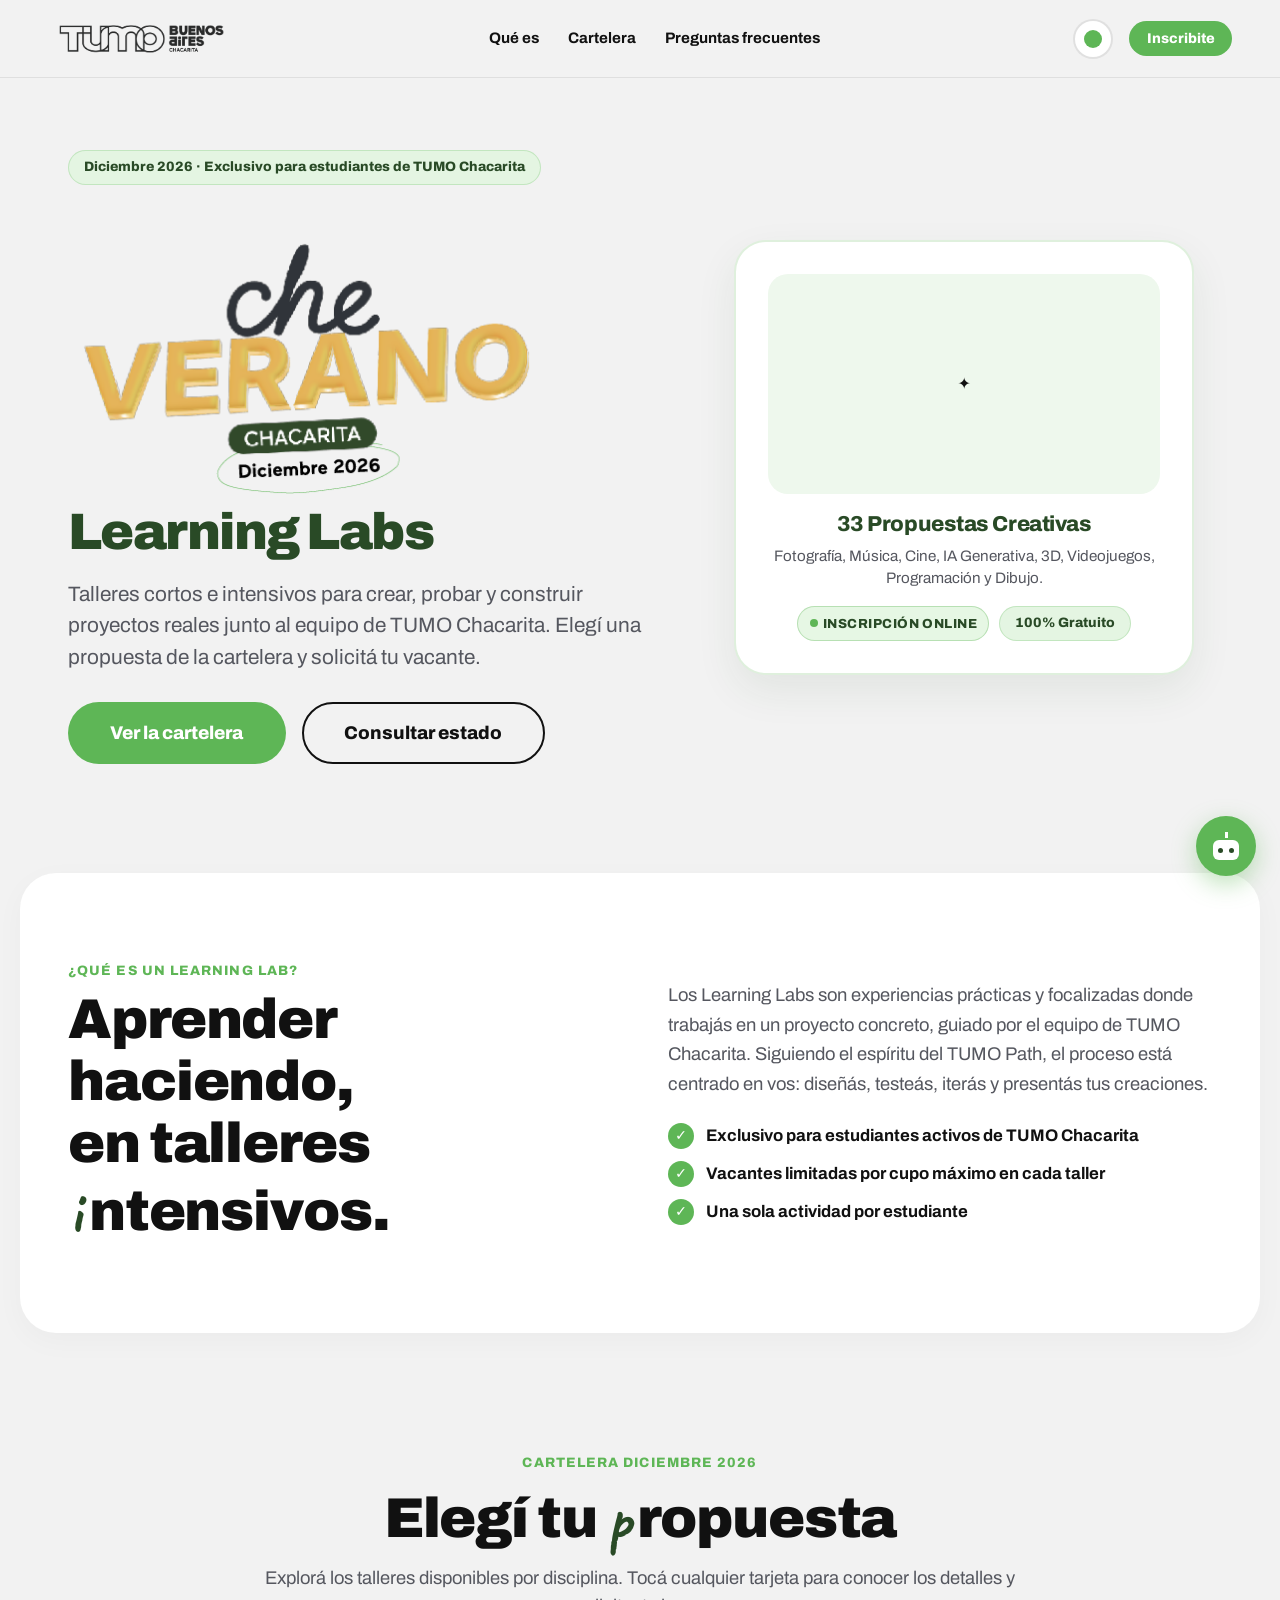
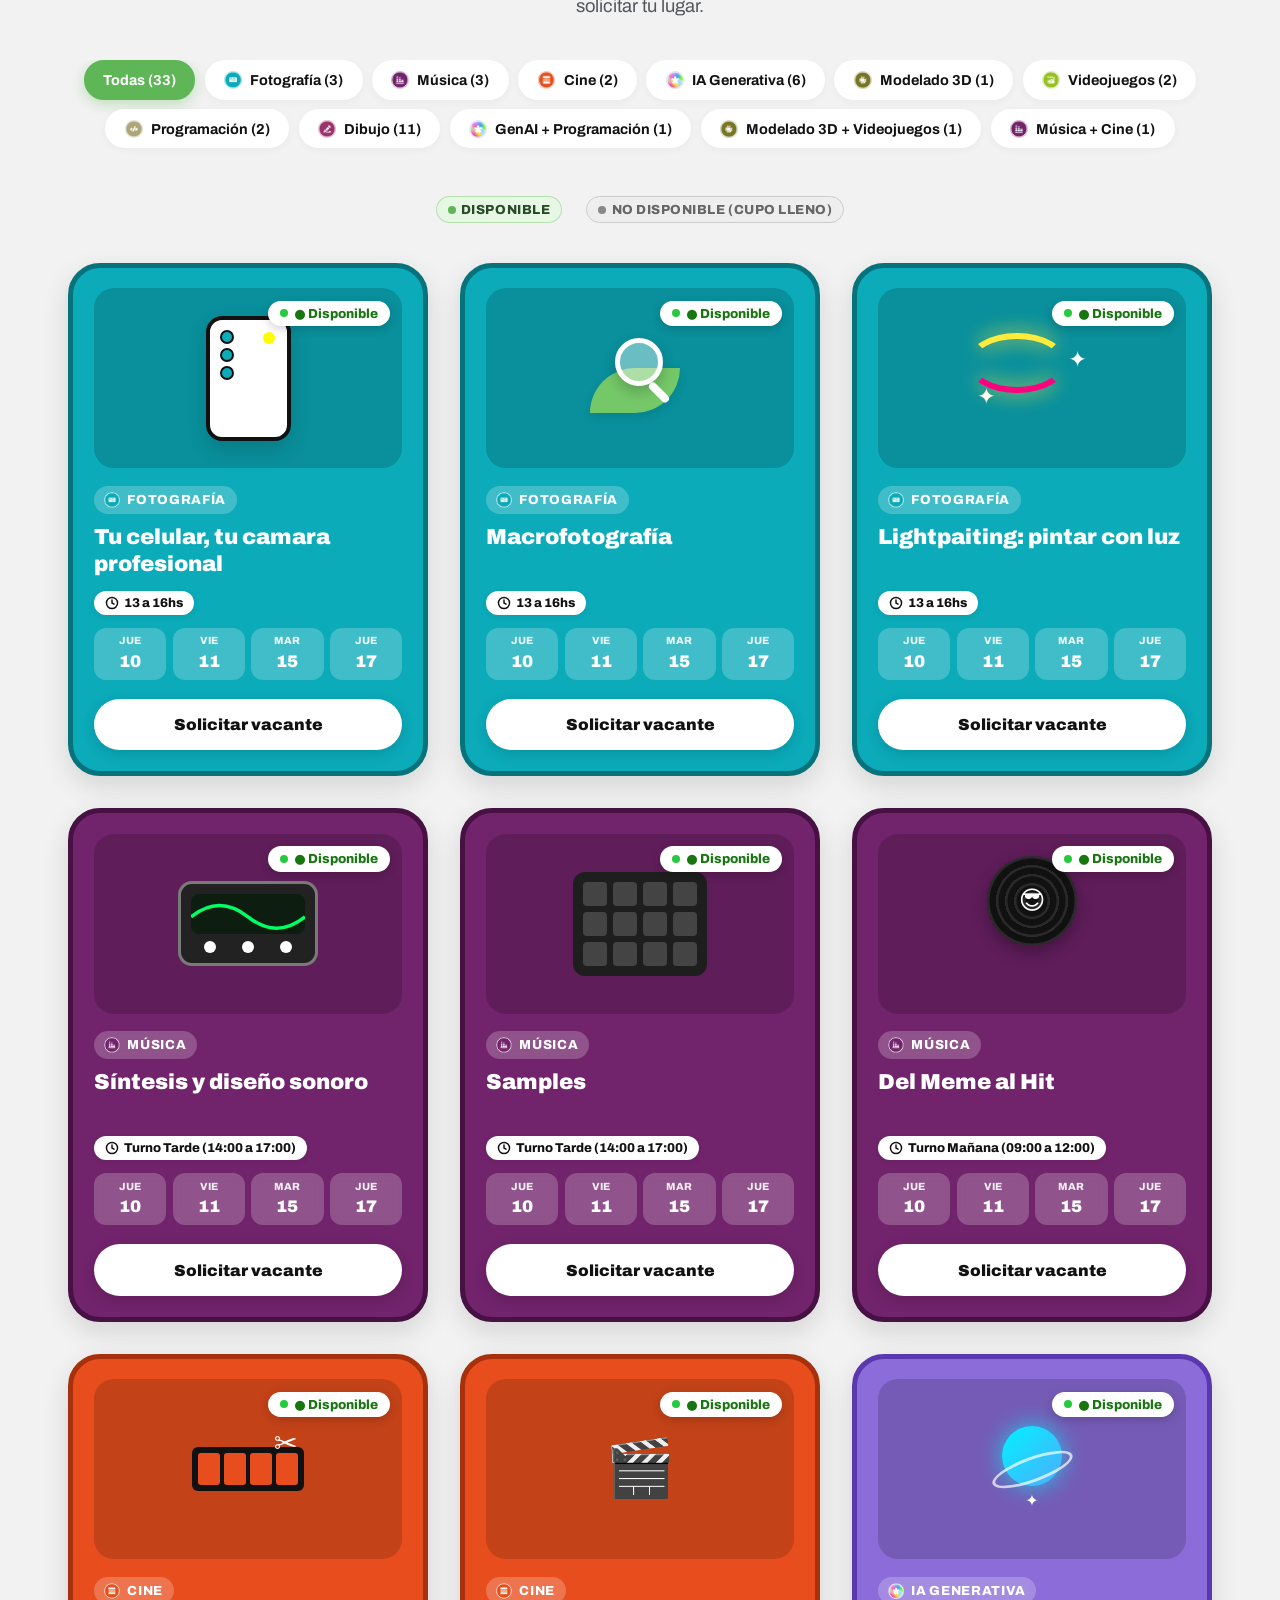
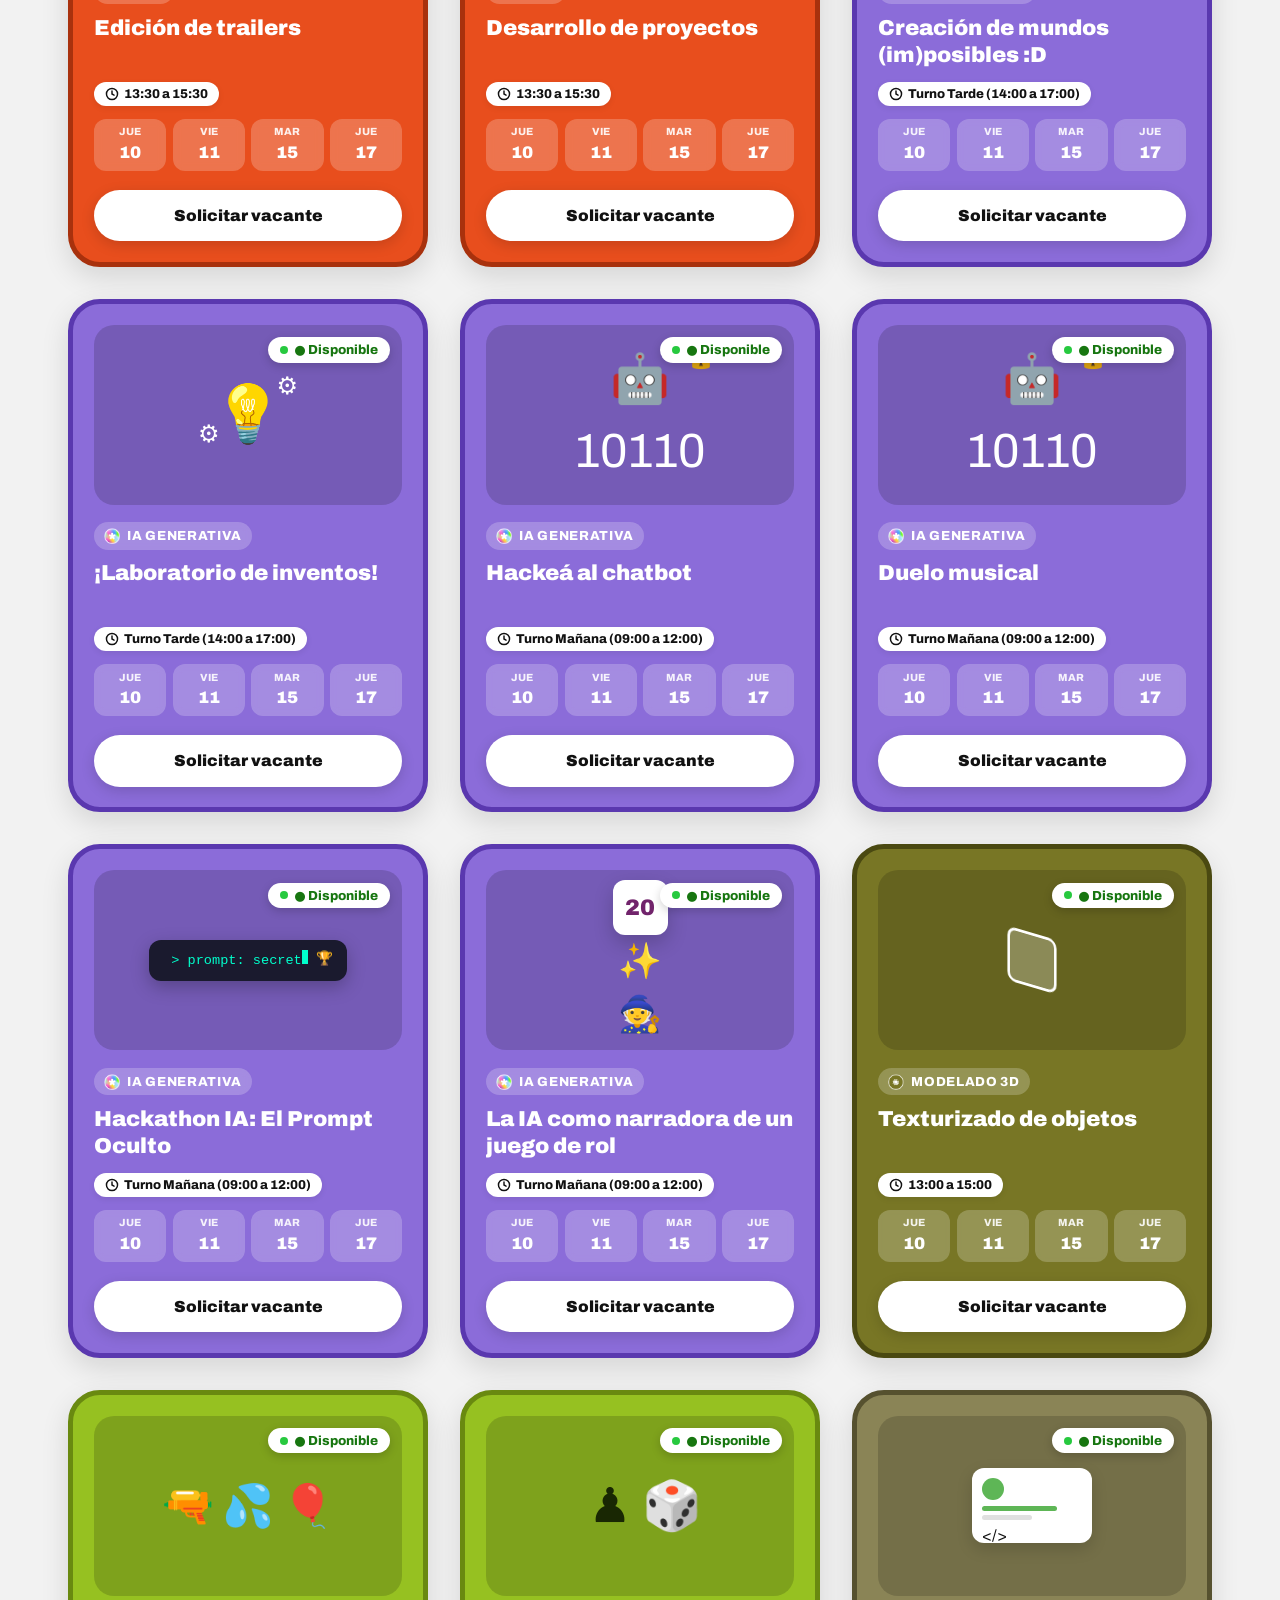
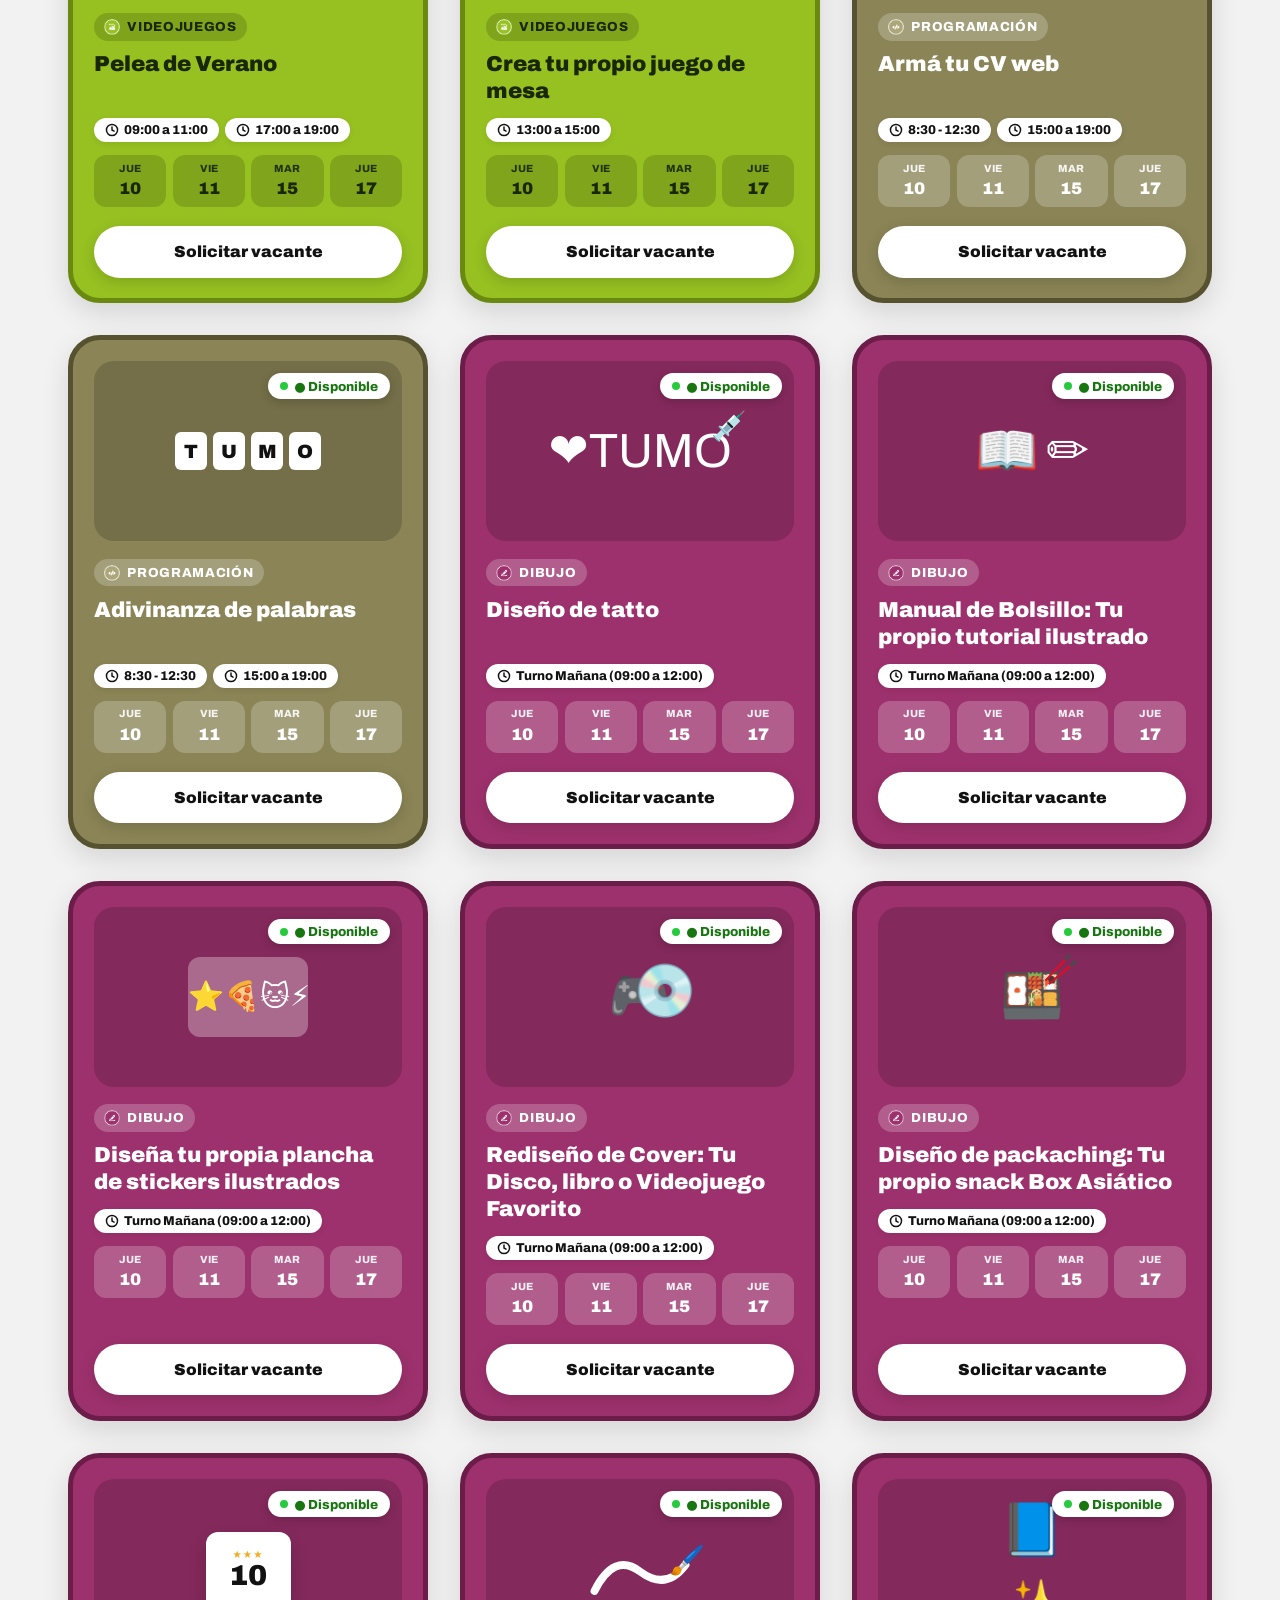
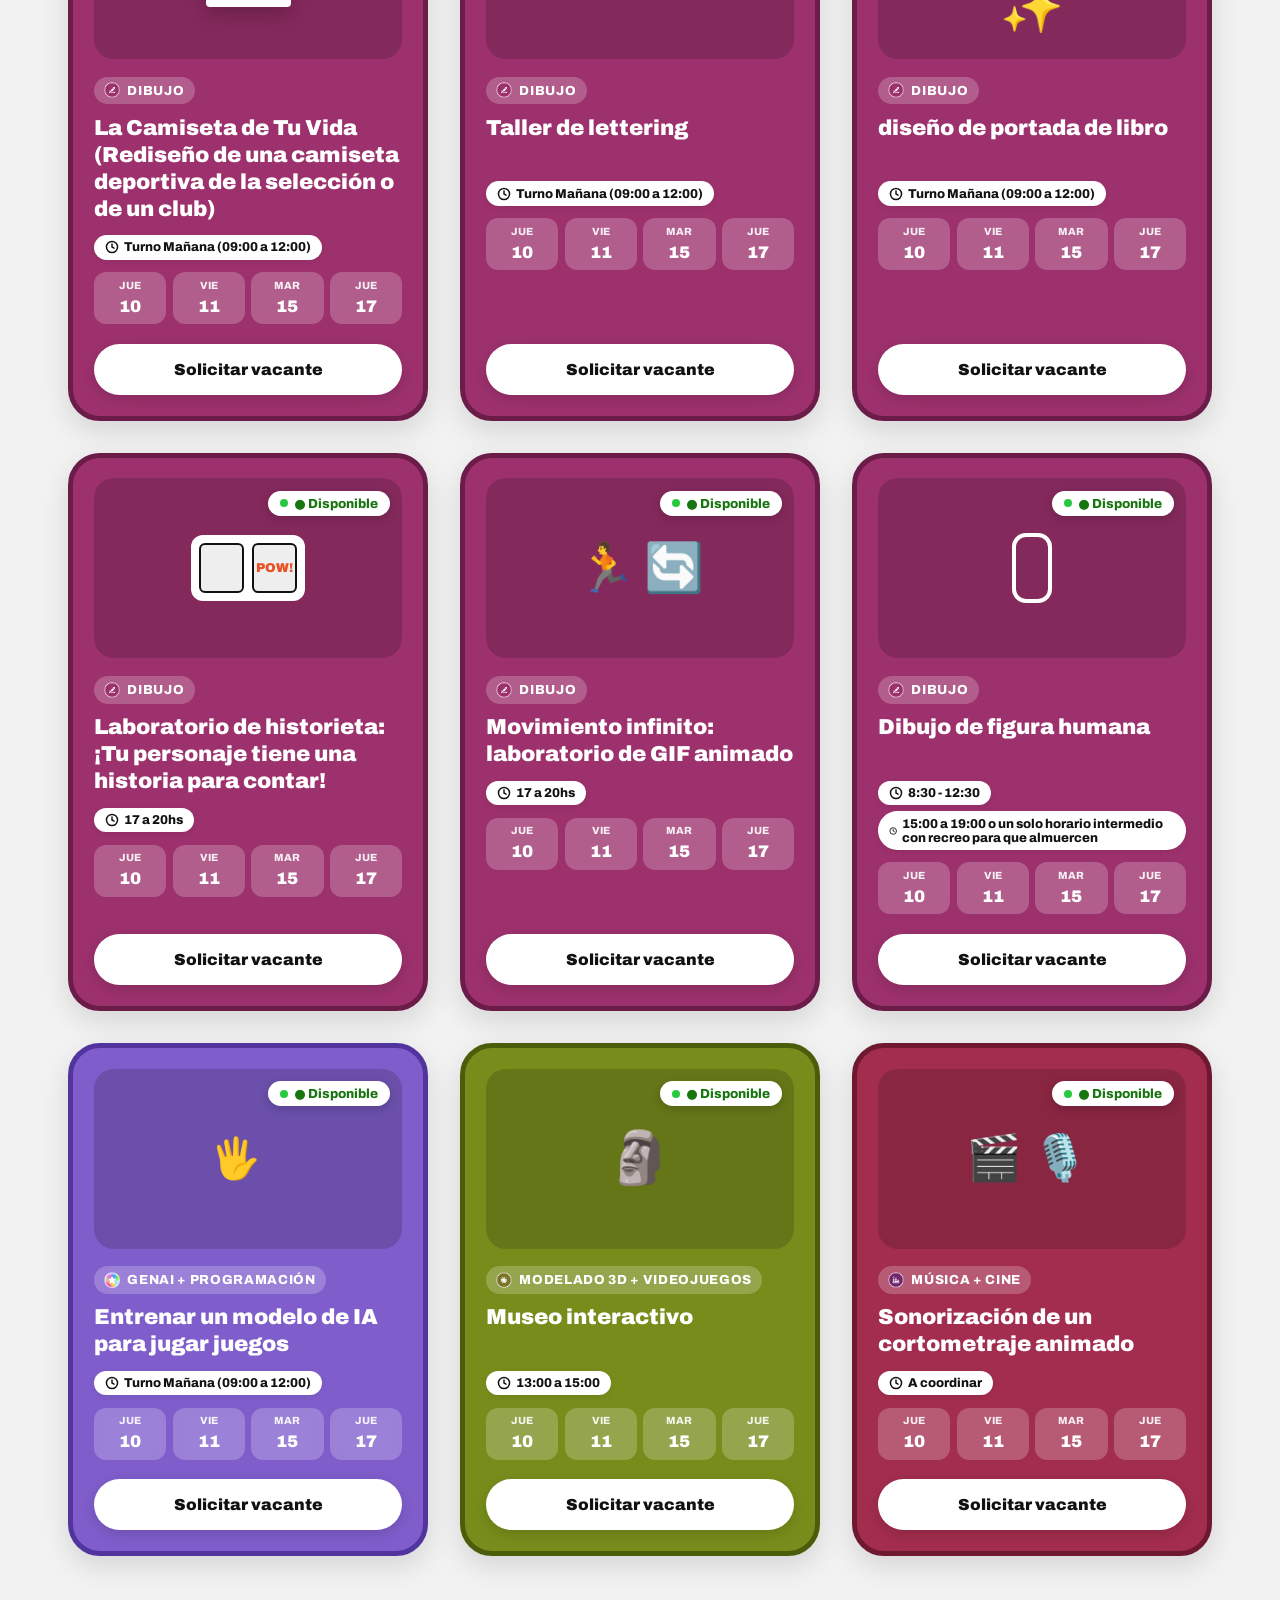
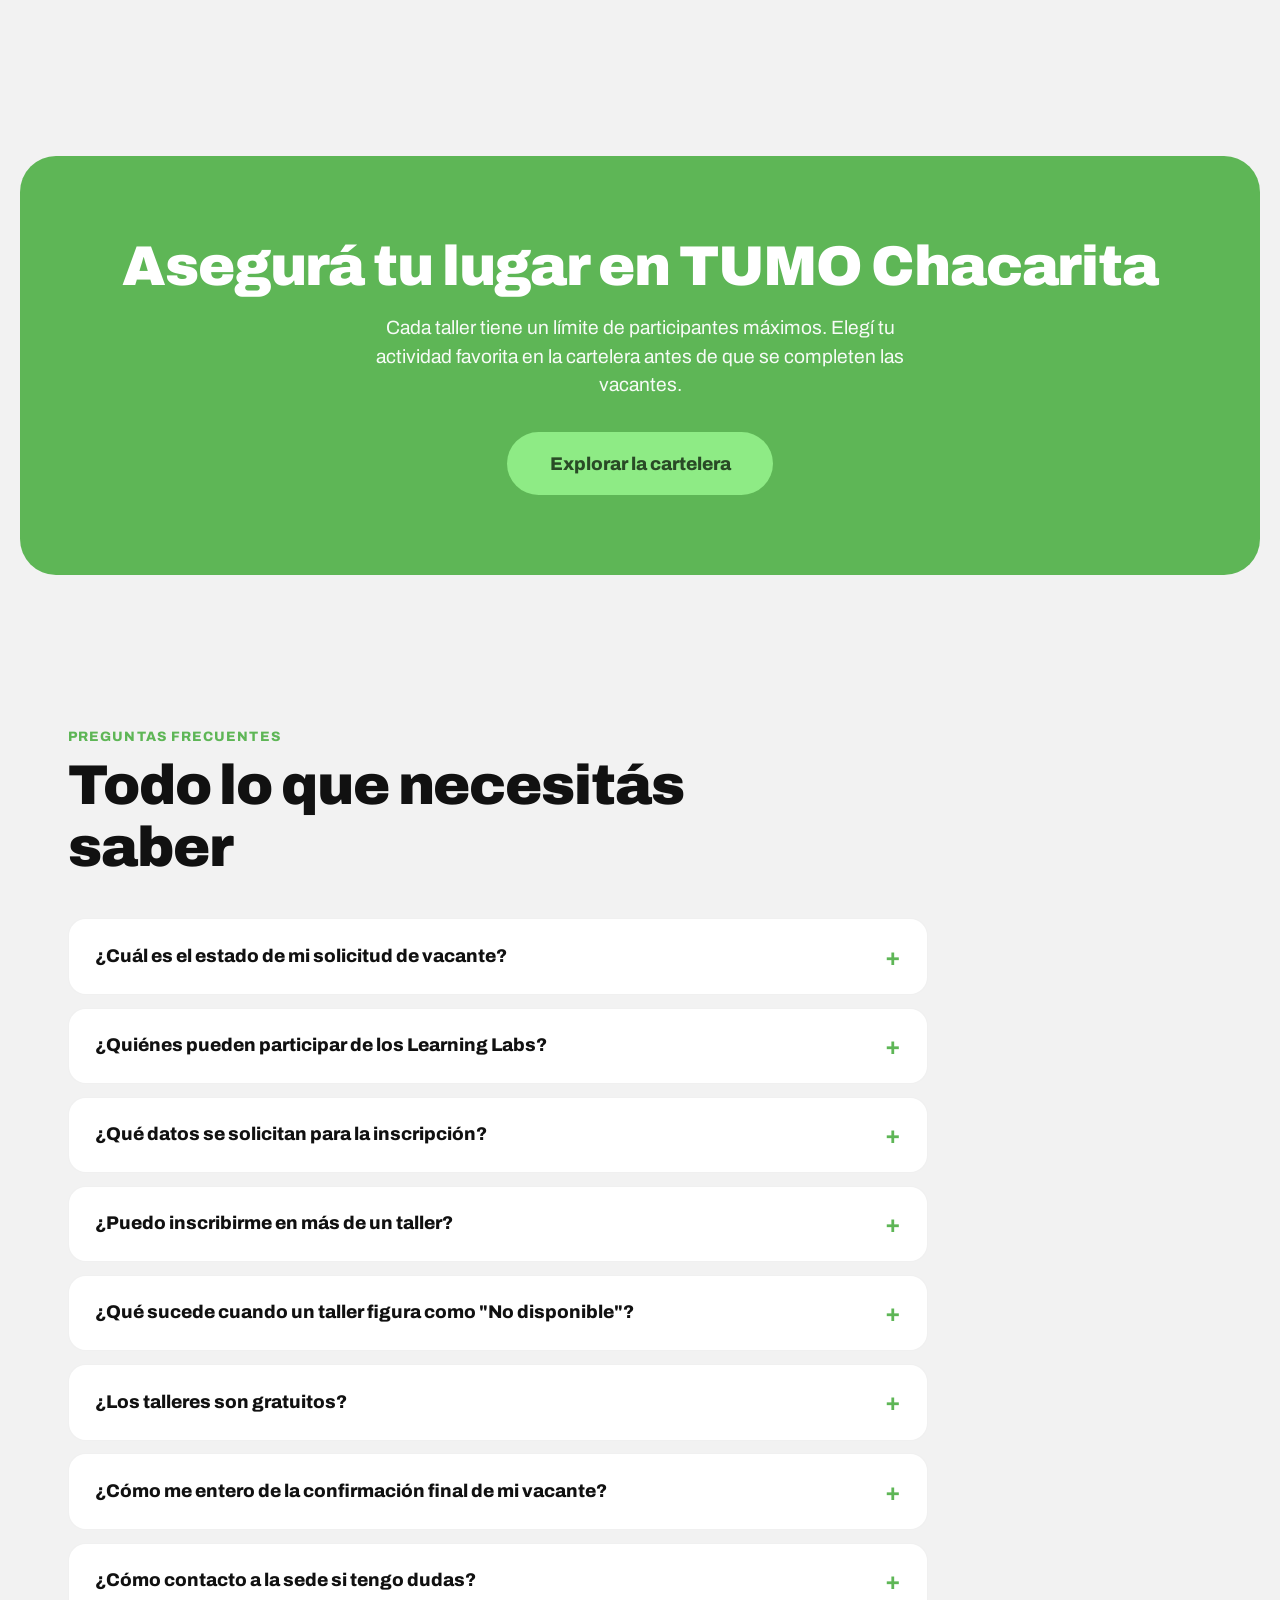
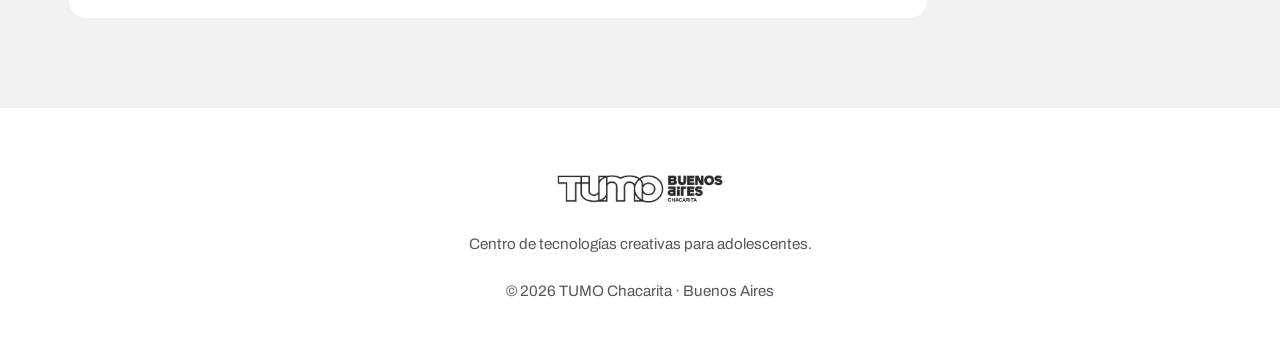
==== index.html @ ec58c223 "first commit" ====
<!DOCTYPE html>
<html lang="es">
<head>
    <meta charset="UTF-8">
    <meta name="viewport" content="width=device-width, initial-scale=1.0">
    <title>Learning Labs Diciembre 2026 · TUMO Chacarita</title>
    <meta name="description" content="Learning Labs de diciembre en TUMO Chacarita: talleres cortos de tecnología y creatividad para adolescentes. Elegí tu propuesta y solicitá tu vacante.">
    <link rel="preconnect" href="https://fonts.googleapis.com">
    <link rel="preconnect" href="https://fonts.gstatic.com" crossorigin>
    <link href="https://fonts.googleapis.com/css2?family=Archivo:wght@400;500;700;800;900&family=Caveat:wght@700&display=swap" rel="stylesheet">
    <link rel="stylesheet" href="style.css">
    <script src="theme.js"></script>
</head>
<body>

    <!-- NAVEGACIÓN -->
    <header class="nav">
        <a href="#top" class="nav__logo" aria-label="TUMO Chacarita">
            <img class="logo-img logo-img--dark" src="assets/TUMO_BuenosAires_Chacarita_Logo_Dark.png" alt="TUMO Chacarita">
            <img class="logo-img logo-img--light" src="assets/Chacarita_Logo_Light.png" alt="TUMO Chacarita">
        </a>
        <nav class="nav__links" aria-label="Secciones">
            <a href="#que-es">Qué es</a>
            <a href="#actividades">Cartelera</a>
            <a href="#faq">Preguntas frecuentes</a>
        </nav>
        <div class="nav__actions">
            <!-- Conmutador de Tema: Fondo claro ↔ Fondo Verde Chacarita -->
            <button type="button" class="theme-toggle" data-theme-toggle aria-pressed="false" aria-label="Cambiar a fondo verde Chacarita">
                <span class="theme-toggle__dot"></span>
            </button>
            <a href="#actividades" class="btn btn--green btn--sm">Inscribite</a>
        </div>
    </header>

    <main id="top">

        <!-- HERO -->
        <section class="hero">
            <div class="hero__text">
                <p class="tag">Diciembre 2026 · Exclusivo para estudiantes de TUMO Chacarita</p>
                <h1 class="hero__title">
                    <img class="hero__logo" src="assets/che_verano.png" alt="Che Diciembre · TUMO Chacarita">
                    <span class="hero__name">Learning Labs</span>
                </h1>
                <p class="hero__lead">
                    Talleres cortos e intensivos para crear, probar y construir proyectos reales junto al equipo de TUMO Chacarita.
                    Elegí una propuesta de la cartelera y solicitá tu vacante.
                </p>
                <div class="hero__actions">
                    <a href="#actividades" class="btn btn--green btn--lg">Ver la cartelera</a>
                    <a href="#faq" class="btn btn--ghost btn--lg">Consultar estado</a>
                </div>
            </div>

            <!-- Vista destacada en el Hero -->
            <div class="hero__art">
                <div class="hero__card-preview">
                    <div class="hero__preview-art">
                        <div class="art-genai">
                            <span class="art-genai__sparkle">✦</span>
                            <div class="art-genai__nodes">
                                <span class="art-genai__node"></span>
                                <span class="art-genai__node"></span>
                                <span class="art-genai__node"></span>
                            </div>
                        </div>
                    </div>
                    <h3 class="hero__preview-title">33 Propuestas Creativas</h3>
                    <p style="color: var(--muted); font-size: 0.95rem; margin-bottom: 1rem;">
                        Fotografía, Música, Cine, IA Generativa, 3D, Videojuegos, Programación y Dibujo.
                    </p>
                    <div class="hero__preview-pills">
                        <span class="state state--disponible">Inscripción Online</span>
                        <span class="tag" style="margin: 0;">100% Gratuito</span>
                    </div>
                </div>
            </div>
        </section>

        <!-- QUÉ ES UN LEARNING LAB -->
        <section class="section section--light" id="que-es">
            <div class="split">
                <div>
                    <p class="kicker">¿Qué es un Learning Lab?</p>
                    <h2>Aprender haciendo,<br>en talleres <span class="nowrap"><span class="hand hand--dark">i</span> ntensivos.</span></h2>
                </div>
                <div class="split__body">
                    <p>
                        Los Learning Labs son experiencias prácticas y focalizadas donde trabajás en un proyecto concreto,
                        guiado por el equipo de TUMO Chacarita. Siguiendo el espíritu del TUMO Path, el proceso está centrado en vos:
                        diseñás, testeás, iterás y presentás tus creaciones.
                    </p>
                    <ul class="checklist">
                        <li>Exclusivo para estudiantes activos de TUMO Chacarita</li>
                        <li>Vacantes limitadas por cupo máximo en cada taller</li>
                        <li><strong>Una sola actividad por estudiante</strong></li>
                    </ul>
                </div>
            </div>
        </section>

        <!-- CARTELERA DE ACTIVIDADES -->
        <section class="section" id="actividades">
            <div class="cartelera-header">
                <p class="kicker">Cartelera Diciembre 2026</p>
                <h2>Elegí tu <span class="hand hand--dark">p</span> ropuesta</h2>
                <p class="section__lead">
                    Explorá los talleres disponibles por disciplina. Tocá cualquier tarjeta para conocer los detalles y solicitar tu lugar.
                </p>
            </div>

            <!-- Filtros interactivos por disciplina -->
            <div class="filters-wrapper">
                <div class="filters" data-filters></div>
            </div>

            <!-- Leyenda de Estados de Disponibilidad -->
            <ul class="legend" aria-label="Estados de vacantes">
                <li><span class="state state--disponible">Disponible</span></li>
                <li><span class="state state--no-disponible">No disponible (Cupo lleno)</span></li>
            </ul>

            <!-- Contenedor dinámico de tarjetas -->
            <div class="cards" data-lab-cards aria-busy="true">
                <p class="cartelera-msg">Cargando propuestas de talleres…</p>
            </div>
        </section>

        <!-- BANNER CTA -->
        <section class="cta" id="inscripcion">
            <h2>Asegurá tu lugar en TUMO Chacarita</h2>
            <p>Cada taller tiene un límite de participantes máximos. Elegí tu actividad favorita en la cartelera antes de que se completen las vacantes.</p>
            <a href="#actividades" class="btn btn--light btn--lg">Explorar la cartelera</a>
        </section>

        <!-- PREGUNTAS FRECUENTES -->
        <section class="section" id="faq">
            <div class="cartelera-header" style="text-align: left; margin: 0 0 2rem;">
                <p class="kicker">Preguntas frecuentes</p>
                <h2>Todo lo que necesitás saber</h2>
            </div>
            
            <div class="faq">
                <!-- Consultar estado de solicitud -->
                <details class="faq__status" id="estado">
                    <summary>¿Cuál es el estado de mi solicitud de vacante?</summary>
                    <div class="status">
                        <p>Ingresá tu DNI o el documento con el que te inscribiste para consultar el estado de tu vacante:</p>
                        <form class="status__form" data-status-form>
                            <label class="sr-only" for="status-dni">DNI o documento</label>
                            <input id="status-dni" required autocapitalize="characters" placeholder="DNI del estudiante">
                            <button type="submit" class="btn btn--green">Consultar</button>
                        </form>
                        <p class="status__result" data-status-result aria-live="polite"></p>
                    </div>
                </details>

                <details>
                    <summary>¿Quiénes pueden participar de los Learning Labs?</summary>
                    <p>Las actividades de diciembre son exclusivas para estudiantes activos de TUMO Chacarita.</p>
                </details>

                <details>
                    <summary>¿Qué datos se solicitan para la inscripción?</summary>
                    <p>Se solicita nombre y apellido del estudiante, su número de DNI y su <strong>correo electrónico de TUMO (@tumo.ar)</strong>.</p>
                </details>

                <details>
                    <summary>¿Puedo inscribirme en más de un taller?</summary>
                    <p>No. Para garantizar que todos los chicos tengan oportunidad de participar, cada estudiante puede solicitar vacante en un solo taller.</p>
                </details>

                <details>
                    <summary>¿Qué sucede cuando un taller figura como "No disponible"?</summary>
                    <p>Significa que se ha completado el número máximo de participantes permitidos para ese taller. Te sugerimos volver a la cartelera y seleccionar otra de las propuestas con vacantes disponibles.</p>
                </details>

                <details>
                    <summary>¿Los talleres son gratuitos?</summary>
                    <p>Sí, absolutamente todos los talleres de TUMO Chacarita son 100% gratuitos.</p>
                </details>

                <details>
                    <summary>¿Cómo me entero de la confirmación final de mi vacante?</summary>
                    <p>Una vez enviada la solicitud, el equipo de TUMO Chacarita enviará la confirmación definitiva por correo electrónico a la casilla registrada antes de la fecha de inicio del lab.</p>
                </details>

                <details>
                    <summary>¿Cómo contacto a la sede si tengo dudas?</summary>
                    <p>Podés escribirnos a <a href="mailto:chacarita@tumo.ar" style="color: var(--green-primary); font-weight: 700;">chacarita@tumo.ar</a> o consultarle a nuestro asistente virtual Flashy en la esquina inferior derecha.</p>
                </details>
            </div>
        </section>

    </main>

    <!-- MODAL NATIVO DE DETALLE DE TALLER (<dialog>) -->
    <dialog class="lab-panel" data-lab-panel aria-labelledby="lab-panel-title">
        <button class="lab-panel__close" data-lab-close aria-label="Cerrar modal">✕</button>
        <div class="card__media" data-lab-media style="height: 190px; margin-top: 0.5rem;"></div>
        <div class="lab-panel__body">
            <p class="kicker" data-lab-kicker></p>
            <h2 id="lab-panel-title" data-lab-title></h2>
            <div data-lab-state></div>
            <p class="lab-panel__intro" data-lab-intro style="color: var(--muted); line-height: 1.6;"></p>
            
            <div class="lab-panel__facts">
                <div>
                    <span class="info__label">Horarios sugeridos</span>
                    <div class="info__value" data-lab-sched></div>
                </div>
                <div>
                    <span class="info__label">Participantes</span>
                    <div class="info__value" data-lab-capacidad></div>
                </div>
                <div style="grid-column: 1 / -1;">
                    <span class="info__label">Requisitos previos</span>
                    <div class="info__value" data-lab-requisito></div>
                </div>
            </div>

            <a href="inscripcion.html" class="btn btn--green btn--lg" data-lab-signup style="width: 100%; margin-top: 0.5rem;">
                Solicitar vacante
            </a>
        </div>
    </dialog>

    <!-- FOOTER -->
    <footer class="footer">
        <div class="footer__logo">
            <img class="logo-img logo-img--dark" src="assets/TUMO_BuenosAires_Chacarita_Logo_Dark.png" alt="TUMO Chacarita">
            <img class="logo-img logo-img--light" src="assets/Chacarita_Logo_Light.png" alt="TUMO Chacarita">
        </div>
        <p>Centro de tecnologías creativas para adolescentes.</p>
        <p class="footer__small">© 2026 TUMO Chacarita · Buenos Aires</p>
    </footer>

    <!-- SCRIPTS -->
    <script src="config.js"></script>
    <script src="data_de_labs.js"></script>
    <script src="script.js"></script>
    <script src="chatbot.js"></script>
</body>
</html>
---- style.css ----
/* ==========================================================
   TUMO Chacarita — Learning Labs Diciembre 2026
   Manual de Identidad y Paleta Oficial TUMO Chacarita
   ========================================================== */

:root {
    /* Paleta Oficial TUMO Chacarita */
    --green-primary:   #5EB656; /* Verde Chacarita */
    --green-secondary: #8EEB85; /* Verde claro */
    --green-dark:      #294A26; /* Verde oscuro */
    --bg-chacarita:    #F2F2F2; /* Fondo general */

    /* Variables de compatibilidad */
    --primary:         var(--green-primary);
    --secondary:       var(--green-secondary);
    --dark:            var(--green-dark);
    --light:           var(--bg-chacarita);
    --white:           #ffffff;
    --ink:             #111111;
    --muted:           #55575f;

    /* Colores oficiales de disciplinas para las tarjetas */
    --col-dibujo:       #9D316D;
    --col-fotografia:   #0BABBA;
    --col-cine:         #E84E1D;
    --col-musica:       #71236B;
    --col-videojuegos:  #96C121;
    --col-modelado3d:   #787625;
    --col-genai:        #BAA3F0;
    --col-programacion: #ACA678;

    /* Tipografía según especificaciones */
    --font: "Maax", "Fredra", "Archivo", system-ui, -apple-system, sans-serif;
    --font-hand: "Caveat", cursive;

    /* Dimensiones y bordes */
    --radius: 999px;
    --radius-card: 32px;
    --gutter: clamp(16px, 4vw, 48px);
    --max: 1240px;
}

* { box-sizing: border-box; margin: 0; padding: 0; }

[hidden] {
    display: none !important;
}

html { scroll-behavior: smooth; }
main [id] { scroll-margin-top: 85px; }

body {
    font-family: var(--font);
    color: var(--ink);
    background: var(--bg-chacarita);
    line-height: 1.5;
    -webkit-font-smoothing: antialiased;
    overflow-x: hidden;
    transition: background-color 0.3s ease, color 0.3s ease;
}

a { color: inherit; text-decoration: none; }
img, svg, video { max-width: 100%; display: block; }

h1, h2, h3, h4 { line-height: 1.1; letter-spacing: -0.02em; }
h1 { font-size: clamp(2.8rem, 8vw, 5.5rem); font-weight: 900; }
h2 { font-size: clamp(2.2rem, 5vw, 3.5rem); font-weight: 900; }
h3 { font-size: 1.25rem; font-weight: 800; }

.sr-only {
    position: absolute; width: 1px; height: 1px;
    overflow: hidden; clip: rect(0 0 0 0); white-space: nowrap;
}

/* Tipografía manuscrita lúdica */
.hand {
    font-family: var(--font-hand);
    font-weight: 700;
    color: var(--green-primary);
    font-size: 1.15em;
    display: inline-block;
    transform: rotate(-6deg) translateY(0.04em);
}
.hand--dark { color: var(--green-dark); 
                
}
.hand--secondary { color: var(--green-secondary); }
.nowrap { white-space: nowrap; }

/* ---------- Botones ---------- */
.btn {
    display: inline-flex;
    align-items: center;
    justify-content: center;
    gap: 0.5em;
    padding: 0.85em 1.6em;
    border: 2px solid transparent;
    border-radius: var(--radius);
    font: 800 1rem var(--font);
    cursor: pointer;
    transition: transform 0.15s ease, background-color 0.15s ease, color 0.15s ease, box-shadow 0.15s ease;
    text-align: center;
}
.btn:hover:not(:disabled) { transform: translateY(-2px); box-shadow: 0 6px 16px rgba(0,0,0,0.08); }
.btn:active:not(:disabled) { transform: translateY(0); }
.btn:focus-visible { outline: 3px solid var(--green-primary); outline-offset: 3px; }
.btn:disabled, .btn.is-disabled {
    opacity: 0.6;
    cursor: not-allowed;
    pointer-events: none;
    transform: none !important;
    box-shadow: none !important;
}

.btn--green    { background: var(--green-primary); color: var(--white); }
.btn--green:hover { background: #52a44b; }
.btn--dark     { background: var(--green-dark); color: var(--white); }
.btn--dark:hover { background: #1f391c; }
.btn--light    { background: var(--green-secondary); color: var(--green-dark); }
.btn--light:hover { background: #7ddc74; }
.btn--ghost    { border-color: var(--ink); color: var(--ink); background: transparent; }
.btn--ghost:hover { background: var(--ink); color: var(--white); }
.btn--sm       { padding: 0.55em 1.1em; font-size: 0.88rem; }
.btn--lg       { padding: 1.05em 2.2em; font-size: 1.15rem; }

/* ---------- Header / Nav ---------- */
.nav {
    position: sticky;
    top: 0;
    z-index: 100;
    display: flex;
    align-items: center;
    justify-content: space-between;
    gap: 1.2rem;
    padding: 0.85rem var(--gutter);
    background: rgba(242, 242, 242, 0.94);
    backdrop-filter: blur(12px);
    -webkit-backdrop-filter: blur(12px);
    border-bottom: 1px solid rgba(0, 0, 0, 0.08);
}
.nav__logo {
    display: inline-flex;
    align-items: center;
    gap: 1rem;
    text-decoration: none;
}
.logo-img {
    height: 50px;
    width: auto;
    object-fit: contain;
}
.logo-img--light { display: none; }
.logo-img--dark { display: block; }

.nav__links {
    display: flex;
    gap: 1.8rem;
    align-items: center;
}
.nav__links a {
    font-weight: 700;
    font-size: 0.95rem;
    color: var(--ink);
    transition: color 0.15s ease;
}
.nav__links a:hover { color: var(--green-primary); }

.nav__actions {
    display: flex;
    align-items: center;
    gap: 1rem;
}

.theme-toggle {
    width: 40px;
    height: 40px;
    border-radius: 50%;
    border: 2px solid rgba(0, 0, 0, 0.12);
    background: var(--white);
    display: grid;
    place-items: center;
    cursor: pointer;
    transition: transform 0.2s ease, border-color 0.2s ease;
}
.theme-toggle:hover { transform: scale(1.08); border-color: var(--green-primary); }
.theme-toggle__dot {
    width: 18px;
    height: 18px;
    border-radius: 50%;
    background: var(--green-primary);
    transition: transform 0.3s cubic-bezier(.65, 0, .25, 1), background-color 0.3s ease;
}
[data-theme="green"] .theme-toggle__dot {
    background: var(--green-secondary);
    transform: scale(0.85);
}

/* ---------- Hero Section ---------- */
.hero {
    max-width: var(--max);
    margin: 0 auto;
    padding: clamp(2.5rem, 6vw, 4.5rem) var(--gutter) clamp(2.5rem, 6vw, 5rem);
    display: grid;
    grid-template-columns: 1.15fr 0.95fr;
    align-items: center;
    gap: 3rem;
}
.hero__text {
    display: flex;
    flex-direction: column;
    align-items: flex-start;
}
.tag {
    display: inline-block;
    padding: 0.45em 1.1em;
    border-radius: var(--radius);
    background: #e4f5e2;
    color: var(--green-dark);
    font-weight: 800;
    font-size: 0.85rem;
    margin-bottom: 1.2rem;
    border: 1px solid rgba(94, 182, 86, 0.25);
}
.hero__title {
    margin: 0.4rem 0 1.2rem;
    width: 100%;
}
.hero__logo {
    max-width: min(100%, 480px);
    height: auto;
    margin-bottom: 0.6rem;
}
.hero__name {
    display: block;
    font-size: clamp(2rem, 4.5vw, 3.2rem);
    font-weight: 900;
    color: var(--green-dark);
    letter-spacing: -0.03em;
}
.hero__lead {
    font-size: clamp(1.1rem, 2vw, 1.3rem);
    color: var(--muted);
    line-height: 1.5;
    margin-bottom: 1.8rem;
    max-width: 48ch;
}
.hero__actions {
    display: flex;
    flex-wrap: wrap;
    gap: 1rem;
}

.hero__art {
    display: grid;
    place-items: center;
}
.hero__card-preview {
    background: var(--white);
    padding: 2rem;
    border-radius: 32px;
    box-shadow: 0 16px 40px rgba(41, 74, 38, 0.08);
    border: 2px solid rgba(94, 182, 86, 0.2);
    width: 100%;
    max-width: 460px;
    text-align: center;
}
.hero__preview-art {
    width: 100%;
    height: 220px;
    border-radius: 20px;
    background: #eef8ed;
    display: grid;
    place-items: center;
    margin-bottom: 1.2rem;
    overflow: hidden;
    position: relative;
}
.hero__preview-title {
    font-size: 1.35rem;
    font-weight: 800;
    color: var(--green-dark);
    margin-bottom: 0.5rem;
}
.hero__preview-pills {
    display: flex;
    justify-content: center;
    gap: 0.6rem;
}

/* ---------- Sección "¿Qué es un Learning Lab?" ---------- */
.section {
    padding: clamp(3rem, 7vw, 5.5rem) var(--gutter);
    max-width: var(--max);
    margin: 0 auto;
}
.section--light {
    background: var(--white);
    border-radius: 36px;
    box-shadow: 0 8px 30px rgba(0, 0, 0, 0.03);
    margin: 2rem auto;
}
.kicker {
    text-transform: uppercase;
    font-size: 0.85rem;
    font-weight: 800;
    letter-spacing: 0.08em;
    color: var(--green-primary);
    margin-bottom: 0.5rem;
}
.split {
    display: grid;
    grid-template-columns: 1fr 1fr;
    gap: 3.5rem;
    align-items: center;
}
.split__body p {
    font-size: 1.15rem;
    color: var(--muted);
    line-height: 1.6;
    margin-bottom: 1.5rem;
}
.checklist {
    list-style: none;
    display: grid;
    gap: 0.75rem;
}
.checklist li {
    display: flex;
    align-items: center;
    gap: 0.75rem;
    font-size: 1.05rem;
    font-weight: 700;
    color: var(--ink);
}
.checklist li::before {
    content: "✓";
    display: inline-grid;
    place-items: center;
    width: 26px;
    height: 26px;
    border-radius: 50%;
    background: var(--green-primary);
    color: var(--white);
    font-size: 0.9rem;
    font-weight: 900;
    flex-shrink: 0;
}

/* ---------- Filtros de la Cartelera ---------- */
.cartelera-header {
    text-align: center;
    max-width: 780px;
    margin: 0 auto 2.5rem;
}
.cartelera-header h2 { margin: 0.4rem 0 0.8rem; }
.cartelera-header .section__lead {
    font-size: 1.15rem;
    color: var(--muted);
}

.filters-wrapper {
    margin-bottom: 2.5rem;
    overflow-x: auto;
    padding-bottom: 0.5rem;
    -webkit-overflow-scrolling: touch;
}
.filters {
    display: flex;
    flex-wrap: wrap;
    gap: 0.6rem;
    justify-content: center;
}
.filter-btn {
    display: inline-flex;
    align-items: center;
    gap: 0.5rem;
    padding: 0.6em 1.2em;
    border-radius: var(--radius);
    border: 2px solid transparent;
    background: var(--white);
    color: var(--ink);
    font: 700 0.9rem var(--font);
    cursor: pointer;
    box-shadow: 0 2px 8px rgba(0,0,0,0.04);
    transition: all 0.15s ease;
    white-space: nowrap;
}
.filter-btn:hover {
    transform: translateY(-2px);
    border-color: var(--green-primary);
}
.filter-btn.is-active {
    background: var(--green-primary);
    color: var(--white);
    border-color: var(--green-primary);
    box-shadow: 0 4px 14px rgba(94, 182, 86, 0.35);
}
.filter-btn__icon {
    width: 18px;
    height: 18px;
    object-fit: contain;
}

/* Leyenda de estados */
.legend {
    display: flex;
    justify-content: center;
    gap: 1.5rem;
    list-style: none;
    margin-bottom: 2.5rem;
    flex-wrap: wrap;
}
.legend li { display: flex; align-items: center; gap: 0.5rem; font-weight: 700; font-size: 0.9rem; }

.state {
    display: inline-flex;
    align-items: center;
    gap: 0.4em;
    padding: 0.35em 0.85em;
    border-radius: var(--radius);
    font: 800 0.82rem var(--font);
    text-transform: uppercase;
    letter-spacing: 0.04em;
    white-space: nowrap;
}
.state::before {
    content: "";
    width: 8px;
    height: 8px;
    border-radius: 50%;
    display: inline-block;
}
.state--disponible {
    background: #e6f7e4;
    color: var(--green-dark);
    border: 1px solid rgba(94, 182, 86, 0.35);
}
.state--disponible::before { background: var(--green-primary); }

.state--no-disponible {
    background: #eeeeee;
    color: #666666;
    border: 1px solid #cccccc;
}
.state--no-disponible::before { background: #888888; }


/* ==========================================================
   CARDS DE LA CARTELERA (Fondo de disciplina + Borde contrastante)
   Similar a la imagen de referencia TUMO
   ========================================================== */

.cards {
    display: grid;
    grid-template-columns: repeat(auto-fill, minmax(310px, 1fr));
    gap: 2rem;
    margin-bottom: 3rem;
}

/* Definición de colores de fondo y bordes por disciplina */
.card--fotografia       { --card-bg: #0BABBA; --card-border: #06727c; --card-text: #ffffff; }
.card--musica           { --card-bg: #71236B; --card-border: #481144; --card-text: #ffffff; }
.card--cine             { --card-bg: #E84E1D; --card-border: #a8310d; --card-text: #ffffff; }
.card--genai            { --card-bg: #8B6CD9; --card-border: #5a38af; --card-text: #ffffff; }
.card--modelado-3d      { --card-bg: #787625; --card-border: #4a4911; --card-text: #ffffff; }
.card--videojuegos      { --card-bg: #96C121; --card-border: #698910; --card-text: #192703; }
.card--programacion     { --card-bg: #8A8456; --card-border: #56512f; --card-text: #ffffff; }
.card--dibujo           { --card-bg: #9D316D; --card-border: #6c1c49; --card-text: #ffffff; }
.card--genai-programacion { --card-bg: #7F5ECC; --card-border: #52349e; --card-text: #ffffff; }
.card--3d-videojuegos   { --card-bg: #778D1B; --card-border: #4c5d0a; --card-text: #ffffff; }
.card--musica-cine      { --card-bg: #A32D4E; --card-border: #6e1930; --card-text: #ffffff; }

.card {
    background-color: var(--card-bg, #5EB656);
    border: 5px solid var(--card-border, #294A26);
    border-radius: var(--radius-card);
    padding: 1.3rem;
    display: flex;
    flex-direction: column;
    color: var(--card-text, #ffffff);
    box-shadow: 0 10px 28px rgba(0, 0, 0, 0.12);
    position: relative;
    overflow: hidden;
    transition: transform 0.22s ease, box-shadow 0.22s ease;
}
.card:hover {
    transform: translateY(-6px);
    box-shadow: 0 18px 40px rgba(0, 0, 0, 0.22);
}
.card.is-closed {
    opacity: 0.8;
    filter: grayscale(0.2);
}

/* Área de ilustración visual */
.card__media {
    position: relative;
    width: 100%;
    height: 180px;
    border-radius: 20px;
    background: rgba(0, 0, 0, 0.16);
    display: grid;
    place-items: center;
    overflow: hidden;
    margin-bottom: 1.1rem;
}

/* Indicador Disponible en esquina superior derecha de media (Sin colisión) */
.card__status-wrap {
    position: absolute;
    top: 12px;
    right: 12px;
    z-index: 5;
}
.card__status-pill {
    display: inline-flex;
    align-items: center;
    gap: 0.45em;
    padding: 0.4em 0.95em;
    border-radius: var(--radius);
    font: 800 0.82rem var(--font);
    background: #ffffff;
    color: #177610;
    box-shadow: 0 3px 10px rgba(0, 0, 0, 0.18);
    white-space: nowrap;
}
.card__status-pill::before {
    content: "";
    width: 8px;
    height: 8px;
    border-radius: 50%;
    background: #27c93f;
    display: inline-block;
}
.card.is-closed .card__status-pill {
    background: #e5e5e5;
    color: #555555;
}
.card.is-closed .card__status-pill::before {
    background: #888888;
}

/* Badge de disciplina ubicado debajo del área de imagen */
.card__discipline-badge {
    display: inline-flex;
    align-items: center;
    gap: 0.45rem;
    font-size: 0.82rem;
    font-weight: 800;
    text-transform: uppercase;
    letter-spacing: 0.05em;
    background: rgba(255, 255, 255, 0.22);
    color: #ffffff;
    padding: 0.3em 0.8em;
    border-radius: var(--radius);
    width: fit-content;
    margin-bottom: 0.65rem;
    backdrop-filter: blur(4px);
}
.card--videojuegos .card__discipline-badge {
    background: rgba(0, 0, 0, 0.15);
    color: #192703;
}
.card__discipline-badge img {
    width: 16px;
    height: 16px;
    object-fit: contain;
}

/* Título de la tarjeta */
.card__title {
    font-size: 1.35rem;
    font-weight: 900;
    color: inherit;
    line-height: 1.25;
    margin-bottom: 0.8rem;
    min-height: 2.5em;
    display: -webkit-box;
    -webkit-line-clamp: 2;
    -webkit-box-orient: vertical;
    overflow: hidden;
}
.card__open {
    color: inherit;
    text-align: left;
    background: none;
    border: none;
    font: inherit;
    cursor: pointer;
    padding: 0;
}

/* Horarios en píldoras blancas sólidas */
.card__times {
    display: flex;
    flex-wrap: wrap;
    gap: 0.4rem;
    margin-bottom: 0.8rem;
}
.card__time-pill {
    display: inline-flex;
    align-items: center;
    gap: 0.4em;
    background: #ffffff;
    color: #111111;
    font: 800 0.8rem var(--font);
    padding: 0.4em 0.85em;
    border-radius: var(--radius);
    box-shadow: 0 2px 6px rgba(0, 0, 0, 0.08);
}
.icon-clock {
    width: 14px;
    height: 14px;
}

/* Días de cursada en fichas de calendario (JUE 10, VIE 11...) */
.card__days {
    display: flex;
    gap: 0.4rem;
    margin-bottom: 1.2rem;
}
.card__day {
    flex: 1;
    background: rgba(255, 255, 255, 0.22);
    border-radius: 12px;
    padding: 0.35rem 0.2rem;
    text-align: center;
    display: flex;
    flex-direction: column;
    align-items: center;
    backdrop-filter: blur(4px);
}
.card--videojuegos .card__day {
    background: rgba(0, 0, 0, 0.14);
    color: #192703;
}
.card__day small {
    font-size: 0.65rem;
    font-weight: 800;
    text-transform: uppercase;
    opacity: 0.9;
}
.card__day b {
    font-size: 1.05rem;
    font-weight: 900;
}

/* Botón inferior blanco sólido estilo píldora TUMO */
.card__btn {
    margin-top: auto;
    width: 100%;
    background: #ffffff !important;
    color: #111111 !important;
    border-radius: var(--radius);
    font: 900 1rem var(--font);
    padding: 0.95em 1.2em;
    box-shadow: 0 4px 14px rgba(0, 0, 0, 0.15);
    text-align: center;
    transition: transform 0.15s ease, background-color 0.15s ease;
}
.card__btn:hover {
    transform: translateY(-2px);
    background: #f7f7f7 !important;
}
.card.is-closed .card__btn {
    background: rgba(255, 255, 255, 0.5) !important;
    color: #555555 !important;
    cursor: not-allowed;
}


/* ==========================================================
   33 ANIMACIONES FLAT-DESIGN ÚNICAS (CSS KEYFRAMES)
   ========================================================== */

.anim-lab {
    width: 100%;
    height: 100%;
    display: grid;
    place-items: center;
    position: relative;
}

/* 1. Celular Cámara Pro */
.phone-cam {
    width: 85px;
    height: 125px;
    background: #ffffff;
    border-radius: 16px;
    border: 4px solid #111;
    position: relative;
    box-shadow: 0 8px 20px rgba(0,0,0,0.15);
}
.phone-lens {
    position: absolute;
    top: 10px;
    left: 10px;
    display: flex;
    flex-direction: column;
    gap: 4px;
}
.phone-lens i {
    width: 14px;
    height: 14px;
    border-radius: 50%;
    background: #0BABBA;
    border: 2px solid #111;
}
.cam-flash-beam {
    position: absolute;
    top: 12px;
    right: 12px;
    width: 12px;
    height: 12px;
    background: #fffb00;
    border-radius: 50%;
    animation: flashBlink 2.2s infinite;
}
@keyframes flashBlink {
    0%, 90%, 100% { opacity: 0.2; transform: scale(1); }
    92% { opacity: 1; transform: scale(2.2); }
}

/* 2. Macrofotografía */
.macro-stage { position: relative; width: 140px; height: 100px; }
.macro-leaf {
    width: 90px;
    height: 45px;
    background: #75c868;
    border-radius: 45px 0;
    position: absolute;
    bottom: 15px;
    left: 20px;
    box-shadow: 0 4px 10px rgba(0,0,0,0.1);
}
.macro-glass {
    position: absolute;
    top: 10px;
    left: 45px;
    animation: macroScan 3s infinite ease-in-out alternate;
}
.glass-lens {
    width: 48px;
    height: 48px;
    border-radius: 50%;
    border: 5px solid #ffffff;
    background: rgba(255, 255, 255, 0.4);
    box-shadow: 0 6px 14px rgba(0,0,0,0.2);
}
.glass-handle {
    width: 8px;
    height: 25px;
    background: #ffffff;
    transform: rotate(-45deg);
    margin-left: 40px;
    margin-top: -6px;
    border-radius: 4px;
}
@keyframes macroScan {
    0% { transform: translate(-15px, -5px) scale(0.95); }
    100% { transform: translate(15px, 10px) scale(1.1); }
}

/* 3. Lightpainting */
.anim-lab--3 .light-wave { position: relative; width: 130px; height: 90px; }
.light-ribbon {
    width: 100px;
    height: 60px;
    border-radius: 50%;
    border: 6px solid #ffeb3b;
    border-color: #ffeb3b transparent #ff007f transparent;
    animation: spinRibbon 2.5s infinite linear;
    filter: drop-shadow(0 0 10px #ffeb3b);
}
.anim-lab--3 .spark { position: absolute; color: #ffffff; font-size: 1.4rem; animation: sparkFloat 2s infinite ease-in-out; }
.spark-1 { top: 10px; right: 10px; }
.spark-2 { bottom: 10px; left: 10px; animation-delay: 1s; }
@keyframes spinRibbon { 0% { transform: rotate(0deg) scale(0.9); } 100% { transform: rotate(360deg) scale(1.05); } }
@keyframes sparkFloat { 0%, 100% { opacity: 0.3; transform: scale(0.8); } 50% { opacity: 1; transform: scale(1.3); } }

/* 4. Síntesis y diseño sonoro */
.synth-box {
    width: 140px;
    height: 85px;
    background: #222222;
    border-radius: 14px;
    padding: 10px;
    border: 3px solid rgba(255,255,255,0.4);
    display: flex;
    flex-direction: column;
    justify-content: space-between;
}
.synth-scope {
    width: 100%;
    height: 40px;
    background: #0d1e11;
    border-radius: 8px;
    overflow: hidden;
}
.synth-wave {
    fill: none;
    stroke: #00ff66;
    stroke-width: 3;
    animation: wavePulse 1.5s infinite ease-in-out alternate;
}
.synth-knobs { display: flex; justify-content: space-around; }
.synth-knobs i { width: 12px; height: 12px; border-radius: 50%; background: #ffffff; display: inline-block; animation: knobTurn 2s infinite alternate; }
@keyframes wavePulse { 0% { stroke-dashoffset: 0; transform: scaleY(0.6); } 100% { stroke-dashoffset: 40; transform: scaleY(1.3); } }
@keyframes knobTurn { 0% { transform: rotate(-40deg); } 100% { transform: rotate(120deg); } }

/* 5. Samples (MPC Pads) */
.mpc-pads {
    display: grid;
    grid-template-columns: repeat(4, 24px);
    gap: 6px;
    background: #1e1e1e;
    padding: 10px;
    border-radius: 12px;
}
.mpc-pads i {
    width: 24px;
    height: 24px;
    background: #444;
    border-radius: 4px;
    display: inline-block;
}
.mpc-pads i:nth-child(2)  { animation: padBlink 1.2s infinite 0.2s; }
.mpc-pads i:nth-child(5)  { animation: padBlink 1.2s infinite 0.4s; }
.mpc-pads i:nth-child(8)  { animation: padBlink 1.2s infinite 0.6s; }
.mpc-pads i:nth-child(11) { animation: padBlink 1.2s infinite 0.8s; }
@keyframes padBlink { 0%, 100% { background: #444; } 50% { background: #ff4081; box-shadow: 0 0 10px #ff4081; } }

/* 6. Del Meme al Hit (Vinilo) */
.vinyl-record {
    width: 90px;
    height: 90px;
    border-radius: 50%;
    background: repeating-radial-gradient(#111, #111 6px, #2a2a2a 7px, #2a2a2a 9px);
    display: grid;
    place-items: center;
    box-shadow: 0 6px 16px rgba(0,0,0,0.3);
    animation: spinVinyl 3s infinite linear;
}
.vinyl-sticker { font-size: 1.6rem; }
@keyframes spinVinyl { 0% { transform: rotate(0deg); } 100% { transform: rotate(360deg); } }

/* 7. Edición de trailers */
.film-timeline { position: relative; width: 140px; height: 70px; display: grid; place-items: center; }
.film-strip {
    display: flex;
    gap: 4px;
    background: #111;
    padding: 6px;
    border-radius: 6px;
}
.film-strip i { width: 22px; height: 32px; background: #e84e1d; border-radius: 3px; display: inline-block; }
.scissor-tool { position: absolute; font-size: 1.8rem; top: -12px; right: 20px; animation: scissorSnip 1.8s infinite ease-in-out; }
@keyframes scissorSnip { 0%, 100% { transform: rotate(0deg); } 50% { transform: rotate(-30deg) translate(-10px, 10px); } }

/* 8. Desarrollo de proyectos */
.cine-clapper { position: relative; font-size: 3.5rem; animation: clapperWiggle 2.5s infinite ease-in-out; }
@keyframes clapperWiggle { 0%, 100% { transform: scale(1); } 50% { transform: scale(1.1) rotate(5deg); } }

/* 9. Creación de mundos GenAI */
.floating-realm { position: relative; width: 120px; height: 90px; display: grid; place-items: center; }
.world-orb {
    width: 60px;
    height: 60px;
    border-radius: 50%;
    background: linear-gradient(135deg, #00f2fe, #4facfe);
    box-shadow: 0 0 25px rgba(0, 242, 254, 0.7);
    animation: orbFloat 3s infinite ease-in-out alternate;
}
.portal-ring {
    position: absolute;
    width: 85px;
    height: 25px;
    border-radius: 50%;
    border: 3px solid rgba(255,255,255,0.7);
    transform: rotate(-20deg);
}
@keyframes orbFloat { 0% { transform: translateY(-5px); } 100% { transform: translateY(10px); } }

/* 10. Laboratorio de inventos */
.invent-bulb { position: relative; font-size: 3.5rem; text-align: center; }
.gear-cog { position: absolute; font-size: 1.5rem; animation: spinGear 3s infinite linear; }
.gear-1 { top: -5px; right: -15px; }
.gear-2 { bottom: 5px; left: -15px; animation-direction: reverse; }
@keyframes spinGear { 0% { transform: rotate(0deg); } 100% { transform: rotate(360deg); } }

/* 11. Hackeá al chatbot */
.bot-hack { font-size: 3rem; position: relative; display: grid; place-items: center; }
.hack-lock { position: absolute; font-size: 1.5rem; top: -5px; right: -10px; animation: bounceLock 1.8s infinite; }
@keyframes bounceLock { 0%, 100% { transform: translateY(0); } 50% { transform: translateY(-8px); } }

/* 12. Duelo musical */
.music-duel { display: flex; align-items: center; gap: 12px; font-size: 2.2rem; }
.duel-vs { font: 900 1.1rem var(--font); background: #ffffff; color: #111; padding: 0.2em 0.5em; border-radius: 8px; }

/* 13. Hackathon Prompt Oculto */
.prompt-terminal {
    background: #1a1a2e;
    color: #00ffcc;
    padding: 10px 14px;
    border-radius: 12px;
    font-family: monospace;
    font-size: 0.85rem;
    box-shadow: 0 6px 18px rgba(0,0,0,0.25);
    display: flex;
    align-items: center;
    gap: 8px;
}
.caret { display: inline-block; width: 6px; height: 14px; background: #00ffcc; animation: blinkCaret 1s infinite; }
@keyframes blinkCaret { 0%, 100% { opacity: 0; } 50% { opacity: 1; } }

/* 14. IA Narradora RPG (D20) */
.rpg-dice { position: relative; display: grid; place-items: center; font-size: 2.2rem; }
.d20 {
    width: 55px;
    height: 55px;
    background: #ffffff;
    color: #71236B;
    border-radius: 12px;
    font-weight: 900;
    font-size: 1.4rem;
    display: grid;
    place-items: center;
    box-shadow: 0 8px 20px rgba(0,0,0,0.2);
    animation: rotateD20 3s infinite ease-in-out;
}
@keyframes rotateD20 { 0% { transform: rotate(0deg); } 50% { transform: rotate(180deg) scale(1.1); } 100% { transform: rotate(360deg); } }

/* 15. Texturizado 3D */
.poly-cube {
    width: 60px;
    height: 60px;
    border: 3px solid #ffffff;
    background: rgba(255,255,255,0.25);
    border-radius: 10px;
    transform: rotateX(25deg) rotateY(35deg);
    animation: cubeSpin 4s infinite linear;
}
@keyframes cubeSpin { 0% { transform: rotateX(25deg) rotateY(0deg); } 100% { transform: rotateX(25deg) rotateY(360deg); } }

/* 16. Pelea de Verano */
.water-fight { display: flex; align-items: center; gap: 8px; font-size: 2.6rem; animation: waterSplash 2s infinite ease-in-out; }
@keyframes waterSplash { 0%, 100% { transform: scale(1); } 50% { transform: scale(1.15) rotate(-5deg); } }

/* 17. Juego de Mesa */
.board-game { font-size: 3rem; display: flex; gap: 10px; align-items: center; animation: hopPawn 2s infinite ease-in-out; }
@keyframes hopPawn { 0%, 100% { transform: translateY(0); } 50% { transform: translateY(-12px); } }

/* 18. Armá tu CV web */
.cv-card {
    width: 120px;
    height: 75px;
    background: #ffffff;
    border-radius: 12px;
    padding: 10px;
    color: #111;
    box-shadow: 0 6px 16px rgba(0,0,0,0.15);
    position: relative;
}
.cv-photo { width: 22px; height: 22px; border-radius: 50%; background: #5EB656; margin-bottom: 6px; }
.cv-line { height: 5px; background: #e0e0e0; border-radius: 3px; margin-bottom: 4px; }
.line-1 { width: 75%; background: #5EB656; }
.line-2 { width: 50%; }

/* 19. Adivinanza de palabras (Wordle) */
.wordle-row { display: flex; gap: 6px; }
.letter-box {
    width: 32px;
    height: 38px;
    background: #ffffff;
    color: #111;
    font: 900 1.2rem var(--font);
    display: grid;
    place-items: center;
    border-radius: 6px;
    animation: flipWordle 2.5s infinite ease-in-out;
}
.l-2 { animation-delay: 0.2s; }
.l-3 { animation-delay: 0.4s; }
.l-4 { animation-delay: 0.6s; }
@keyframes flipWordle { 0%, 100% { transform: rotateX(0deg); } 50% { transform: rotateX(180deg); background: #5EB656; color: #fff; } }

/* 20. Tattoo */
.tattoo-scene { position: relative; font-size: 3rem; }
.tattoo-needle { position: absolute; font-size: 1.8rem; top: -10px; right: -15px; animation: needleVibe 1s infinite alternate; }
@keyframes needleVibe { 0% { transform: translate(0, 0); } 100% { transform: translate(-6px, 6px); } }

/* 21. Zine Pocket */
.pocket-zine { font-size: 3.2rem; display: flex; gap: 8px; animation: zineOpen 2s infinite ease-in-out alternate; }
@keyframes zineOpen { 0% { transform: rotate(-5deg); } 100% { transform: rotate(5deg) scale(1.1); } }

/* 22. Stickers */
.stickers-sheet {
    width: 120px;
    height: 80px;
    background: rgba(255,255,255,0.3);
    border-radius: 12px;
    display: flex;
    justify-content: space-around;
    align-items: center;
    font-size: 1.8rem;
}
.sticker { animation: stickerPeel 2s infinite alternate ease-in-out; }
.s2 { animation-delay: 0.5s; }
.s3 { animation-delay: 1s; }
@keyframes stickerPeel { 0% { transform: rotate(0); } 100% { transform: rotate(-15deg) scale(1.2); } }

/* 23. Cover Art */
.cover-case { position: relative; font-size: 3.2rem; }
.disc-slide { position: absolute; top: -5px; right: -25px; animation: slideDisc 2.5s infinite ease-in-out alternate; }
@keyframes slideDisc { 0% { transform: translateX(0); } 100% { transform: translateX(18px); } }

/* 24. Snack Box */
.snack-box { position: relative; font-size: 3.2rem; animation: bounceSnack 2s infinite ease-in-out; }
.snack-chopstick { position: absolute; font-size: 1.8rem; top: -10px; right: -15px; }
@keyframes bounceSnack { 0%, 100% { transform: translateY(0); } 50% { transform: translateY(-8px); } }

/* 25. Camiseta deportiva */
.soccer-jersey {
    width: 85px;
    height: 75px;
    background: #ffffff;
    border-radius: 12px 12px 4px 4px;
    position: relative;
    display: flex;
    flex-direction: column;
    align-items: center;
    justify-content: center;
    color: #111;
    box-shadow: 0 8px 18px rgba(0,0,0,0.2);
    animation: jerseyWave 3s infinite ease-in-out alternate;
}
.jersey-number { font: 900 1.8rem var(--font); line-height: 1; }
.jersey-stars { font-size: 0.65rem; color: #f6ab1e; letter-spacing: 1px; }
@keyframes jerseyWave { 0% { transform: rotate(-4deg); } 100% { transform: rotate(4deg); } }

/* 26. Lettering */
.lettering-draw { width: 130px; height: 60px; position: relative; }
.letter-stroke { fill: none; stroke: #ffffff; stroke-width: 6; stroke-linecap: round; stroke-dasharray: 200; stroke-dashoffset: 0; animation: drawDash 3s infinite ease-in-out; }
.pen-marker { position: absolute; font-size: 1.8rem; top: 0; right: 0; animation: penMove 3s infinite ease-in-out; }
@keyframes drawDash { 0% { stroke-dashoffset: 200; } 100% { stroke-dashoffset: 0; } }
@keyframes penMove { 0% { transform: translate(-80px, 20px); } 100% { transform: translate(0, 0); } }

/* 27. Portada de Libro */
.book-cover-3d { font-size: 3.2rem; animation: bookGlow 2.5s infinite alternate; }
@keyframes bookGlow { 0% { transform: scale(0.95); } 100% { transform: scale(1.1) rotate(5deg); } }

/* 28. Historieta Comic */
.comic-strip {
    display: flex;
    gap: 8px;
    background: #ffffff;
    padding: 8px;
    border-radius: 12px;
}
.comic-strip .panel {
    width: 45px;
    height: 50px;
    background: #eee;
    border: 2px solid #111;
    border-radius: 6px;
    display: grid;
    place-items: center;
}
.pow-tag { font: 900 0.8rem var(--font); color: #e75227; animation: powScale 1.2s infinite; }
@keyframes powScale { 0%, 100% { transform: scale(0.9); } 50% { transform: scale(1.3) rotate(-10deg); } }

/* 29. GIF Animado */
.gif-rotator { font-size: 3rem; position: relative; display: flex; align-items: center; gap: 8px; }
.spin-arrows { animation: spinCircle 2s infinite linear; }
@keyframes spinCircle { 0% { transform: rotate(0deg); } 100% { transform: rotate(360deg); } }

/* 30. Maniquí Figura Humana */
.mannequin-art {
    width: 40px;
    height: 70px;
    border: 4px solid #ffffff;
    border-radius: 14px;
    position: relative;
    animation: poseFlex 2.5s infinite ease-in-out alternate;
}
@keyframes poseFlex { 0% { transform: skewX(-8deg); } 100% { transform: skewX(8deg); } }

/* 31. Teachable Machine Pong */
.teachable-box { display: flex; align-items: center; gap: 12px; font-size: 2.5rem; animation: pongPlay 2s infinite alternate; }
@keyframes pongPlay { 0% { transform: translateY(-8px); } 100% { transform: translateY(8px); } }

/* 32. Museo Interactivo */
.museum-gallery { position: relative; font-size: 3.2rem; animation: museumSpot 3s infinite alternate; }
@keyframes museumSpot { 0% { filter: drop-shadow(0 0 5px rgba(255,255,255,0.3)); } 100% { filter: drop-shadow(0 0 20px rgba(255,255,255,0.9)); } }

/* 33. Foley Cortometraje */
.foley-studio { display: flex; align-items: center; gap: 10px; font-size: 2.8rem; animation: foleyPulse 2s infinite ease-in-out; }
@keyframes foleyPulse { 0%, 100% { transform: scale(0.95); } 50% { transform: scale(1.1); } }


/* ---------- Banner CTA ---------- */
.cta {
    position: relative;
    background: var(--green-primary);
    color: var(--white);
    padding: clamp(3rem, 7vw, 5rem) var(--gutter);
    border-radius: 36px;
    text-align: center;
    max-width: var(--max);
    margin: 4rem auto;
    overflow: hidden;
}
.cta h2 { color: var(--white); margin-bottom: 1rem; }
.cta p {
    font-size: 1.2rem;
    max-width: 50ch;
    margin: 0 auto 2rem;
    opacity: 0.95;
}

/* ---------- FAQ ---------- */
.faq {
    margin-top: 2.5rem;
    display: grid;
    gap: 0.8rem;
    max-width: 860px;
}
.faq details {
    background: var(--white);
    border-radius: 18px;
    border: 1px solid rgba(0,0,0,0.06);
    padding: 1.2rem 1.6rem;
    transition: all 0.2s ease;
}
.faq details[open] {
    box-shadow: 0 6px 20px rgba(0,0,0,0.04);
    border-color: var(--green-primary);
}
.faq summary {
    font-size: 1.15rem;
    font-weight: 800;
    cursor: pointer;
    list-style: none;
    display: flex;
    justify-content: space-between;
    align-items: center;
    color: var(--ink);
}
.faq summary::-webkit-details-marker { display: none; }
.faq summary::after {
    content: "+";
    font-size: 1.5rem;
    font-weight: 800;
    color: var(--green-primary);
    transition: transform 0.2s ease;
}
.faq details[open] summary::after {
    transform: rotate(45deg);
}
.faq p {
    margin-top: 1rem;
    font-size: 1.05rem;
    color: var(--muted);
    line-height: 1.6;
}

.status {
    margin-top: 1.2rem;
    padding-top: 1.2rem;
    border-top: 1px solid rgba(0,0,0,0.08);
}
.status__form {
    display: flex;
    gap: 0.8rem;
    margin: 1rem 0;
    flex-wrap: wrap;
}
.status__form input {
    flex: 1;
    min-width: 220px;
    padding: 0.8em 1.2em;
    border-radius: var(--radius);
    border: 2px solid #ddd;
    font: inherit;
    font-weight: 600;
}
.status__form input:focus {
    border-color: var(--green-primary);
    outline: none;
}
.status__result {
    font-weight: 700;
    font-size: 1rem;
    white-space: pre-line;
    padding: 0.8rem;
    border-radius: 12px;
}
.status__result.is-ok { background: #eaf7e9; color: var(--green-dark); }
.status__result.is-warn { background: #fff8e1; color: #8d6e00; }

/* ---------- Dialog / Modales ---------- */
dialog {
    border: none;
    border-radius: 28px;
    padding: 2.2rem;
    max-width: 620px;
    width: 90%;
    margin: auto;
    box-shadow: 0 24px 60px rgba(0, 0, 0, 0.2);
    background: var(--white);
}
dialog::backdrop {
    background: rgba(0, 0, 0, 0.55);
    backdrop-filter: blur(6px);
}

.lab-panel {
    max-width: 680px;
    position: relative;
}
.lab-panel__close {
    position: absolute;
    top: 18px;
    right: 18px;
    width: 36px;
    height: 36px;
    border-radius: 50%;
    border: none;
    background: #f0f0f0;
    cursor: pointer;
    font-weight: 900;
    font-size: 1.1rem;
    display: grid;
    place-items: center;
    transition: background-color 0.15s ease;
}
.lab-panel__close:hover { background: #e0e0e0; }
.lab-panel__body { display: grid; gap: 1.2rem; margin-top: 1rem; }
.lab-panel__facts {
    display: grid;
    grid-template-columns: 1fr 1fr;
    gap: 1rem;
    background: var(--bg-chacarita);
    padding: 1.2rem;
    border-radius: 18px;
}
.info__label {
    font-size: 0.78rem;
    text-transform: uppercase;
    font-weight: 800;
    letter-spacing: 0.05em;
    color: var(--muted);
    display: block;
    margin-bottom: 0.25rem;
}
.info__value {
    font-size: 1.05rem;
    font-weight: 700;
    color: var(--ink);
}

/* Pop Card de confirmación de horario */
dialog.confirm {
    text-align: center;
    max-width: 460px;
    width: 90%;
    max-height: 88vh;
    padding: 1.4rem 1.6rem;
    border-radius: 24px;
    margin: auto;
    overflow-y: auto;
    box-sizing: border-box;
}
dialog.confirm .kicker {
    font-size: 0.78rem;
    margin-bottom: 0.25rem;
}
dialog.confirm h2#confirm-title {
    font-size: 1.25rem;
    font-weight: 900;
    line-height: 1.3;
    margin: 0.2rem 0 0.8rem;
    color: var(--ink);
}
.confirm__times-wrap {
    margin: 0.6rem 0;
    text-align: left;
}
.confirm__times {
    display: grid;
    gap: 0.45rem;
    margin: 0.4rem 0 0.8rem;
}
.time-opt {
    display: flex;
    align-items: center;
    justify-content: flex-start;
    gap: 0.6rem;
    padding: 0.65em 1em;
    border-radius: var(--radius);
    border: 2px solid #e0e0e0;
    background: var(--white);
    font: 800 0.9rem var(--font);
    cursor: pointer;
    transition: all 0.15s ease;
    width: 100%;
    box-sizing: border-box;
}
.time-opt svg,
.time-opt .icon-clock {
    width: 18px !important;
    height: 18px !important;
    min-width: 18px !important;
    min-height: 18px !important;
    max-width: 18px !important;
    max-height: 18px !important;
    flex-shrink: 0;
    display: inline-block;
}
.time-opt:hover {
    border-color: var(--green-primary);
    background: #f7faf7;
}
.time-opt[aria-checked="true"] {
    border-color: var(--green-primary);
    background: #edf8ec;
    color: var(--green-dark);
    box-shadow: 0 4px 12px rgba(94, 182, 86, 0.2);
}
.time-opt.is-full {
    opacity: 0.5;
    cursor: not-allowed;
    border-color: #e0e0e0;
    background: #f5f5f5;
}
.time-opt__spots {
    margin-left: auto;
    font-size: 0.75rem;
    font-weight: 600;
    color: var(--muted);
}
.time-opt[aria-checked="true"] .time-opt__spots {
    color: var(--green-dark);
}
.time-opt.is-full .time-opt__spots {
    color: #c62828;
}
.confirm__note {
    font-size: 0.82rem;
    color: var(--muted);
    margin: 0.6rem 0 1rem;
    line-height: 1.35;
}
.confirm__actions {
    display: flex;
    justify-content: center;
    gap: 0.8rem;
    margin-top: 0.6rem;
    flex-wrap: wrap;
}
.confirm__actions .btn {
    padding: 0.65em 1.4em;
    font-size: 0.95rem;
}

/* ---------- Formulario de Inscripción ---------- */
.page-form { background: var(--bg-chacarita); }

.form-hero {
    text-align: center;
    padding: 3rem var(--gutter) 2rem;
    max-width: 720px;
    margin: 0 auto;
}
.form-hero h1 { margin-top: 0.4rem; }

.signup {
    max-width: 640px;
    margin: 0 auto 5rem;
    padding: 0 var(--gutter);
    display: grid;
    gap: 1.8rem;
}
.signup__block {
    background: var(--white);
    border-radius: var(--radius-card);
    padding: 2rem;
    border: 1px solid rgba(0,0,0,0.06);
    box-shadow: 0 4px 20px rgba(0,0,0,0.03);
}
.signup__block legend {
    font-size: 1.25rem;
    font-weight: 900;
    color: var(--ink);
    margin-bottom: 1.4rem;
    display: flex;
    align-items: center;
    gap: 0.6rem;
}
.signup__num {
    display: inline-grid;
    place-items: center;
    width: 28px;
    height: 28px;
    border-radius: 50%;
    background: var(--green-primary);
    color: var(--white);
    font-size: 0.85rem;
    font-weight: 800;
}

.chosen {
    border-top: 6px solid var(--green-primary);
}
.chosen__head {
    display: flex;
    justify-content: space-between;
    align-items: center;
    margin-bottom: 0.6rem;
}
.chosen__label {
    text-transform: uppercase;
    font-size: 0.8rem;
    font-weight: 800;
    color: var(--green-dark);
}
.chosen__change {
    font-size: 0.88rem;
    font-weight: 700;
    color: var(--green-primary);
    text-decoration: underline;
}
.chosen h2 {
    font-size: 1.6rem;
    margin-bottom: 0.8rem;
}
.chosen__pills {
    display: flex;
    flex-wrap: wrap;
    gap: 0.6rem;
    margin-bottom: 1.2rem;
}

.fields {
    display: grid;
    gap: 1.2rem;
}
.field {
    display: flex;
    flex-direction: column;
    gap: 0.4rem;
}
.field span {
    font-size: 0.95rem;
    font-weight: 800;
    color: var(--ink);
}
.field input, .field select {
    padding: 0.9em 1.2em;
    border-radius: 14px;
    border: 2px solid #e0e0e0;
    font: inherit;
    font-size: 1rem;
    background: #fafafa;
    transition: all 0.15s ease;
}
.field input:focus, .field select:focus {
    border-color: var(--green-primary);
    background: var(--white);
    outline: none;
    box-shadow: 0 0 0 4px rgba(94, 182, 86, 0.15);
}
.field__hint {
    font-size: 0.82rem;
    color: var(--muted);
    font-weight: 600;
}

.check {
    display: flex;
    align-items: flex-start;
    gap: 0.8rem;
    cursor: pointer;
    font-size: 0.95rem;
    font-weight: 600;
    line-height: 1.45;
}
.check input {
    width: 22px;
    height: 22px;
    accent-color: var(--green-primary);
    margin-top: 2px;
    flex-shrink: 0;
    cursor: pointer;
}

.signup__submit {
    display: grid;
    gap: 1rem;
    text-align: center;
}
.signup__msg {
    font-weight: 700;
    font-size: 0.95rem;
    color: #c62828;
}

.signup-done {
    text-align: center;
    max-width: 580px;
    margin: 2rem auto 5rem;
    padding: 3rem 2rem;
    background: var(--white);
    border-radius: 32px;
    box-shadow: 0 10px 40px rgba(0,0,0,0.05);
}
.signup-done__icon {
    display: inline-grid;
    place-items: center;
    width: 72px;
    height: 72px;
    border-radius: 50%;
    background: #eaf7e9;
    color: var(--green-primary);
    font-size: 2.4rem;
    font-weight: 900;
    margin-bottom: 1.5rem;
}
.signup-done h2 { margin-bottom: 1rem; }
.signup-done p { color: var(--muted); font-size: 1.1rem; line-height: 1.5; margin-bottom: 1.5rem; }

.alert-full {
    background: #fff8e1;
    border: 2px solid #ffe082;
    color: #8d6e00;
    padding: 0.75rem 1rem;
    border-radius: 14px;
    font-size: 0.88rem;
    font-weight: 700;
    margin-bottom: 1rem;
    display: flex;
    align-items: center;
    gap: 0.6rem;
}
.alert-full[hidden] {
    display: none !important;
}

/* ---------- Footer ---------- */
.footer {
    background: var(--white);
    border-top: 1px solid rgba(0,0,0,0.06);
    padding: 3.5rem var(--gutter) 2.5rem;
    text-align: center;
}
.footer__logo {
    display: inline-flex;
    justify-content: center;
    margin-bottom: 1.2rem;
}
.footer p { color: var(--muted); font-size: 0.95rem; }
.footer__small { margin-top: 1.5rem; font-size: 0.82rem; color: #999; }

/* ---------- Chatbot "Flashy" ---------- */
.chat {
    position: fixed;
    bottom: 24px;
    right: 24px;
    z-index: 1000;
}
.chat__fab {
    width: 60px;
    height: 60px;
    border-radius: 50%;
    background: var(--green-primary);
    color: var(--white);
    border: none;
    box-shadow: 0 8px 24px rgba(94, 182, 86, 0.4);
    cursor: pointer;
    display: grid;
    place-items: center;
    transition: transform 0.2s ease, box-shadow 0.2s ease;
}
.chat__fab:hover { transform: scale(1.08); box-shadow: 0 12px 30px rgba(94, 182, 86, 0.5); }
.bot {
    display: inline-flex;
    flex-direction: column;
    align-items: center;
}
.bot__head {
    width: 26px;
    height: 20px;
    background: #ffffff;
    border-radius: 6px;
    position: relative;
    display: grid;
    place-items: center;
}
.bot__eyes {
    display: flex;
    gap: 6px;
}
.bot__eyes i {
    width: 5px;
    height: 5px;
    border-radius: 50%;
    background: var(--green-dark);
}
.bot__antenna {
    width: 3px;
    height: 6px;
    background: #ffffff;
    margin-bottom: 2px;
}

.chat__panel {
    position: absolute;
    bottom: 75px;
    right: 0;
    width: min(380px, calc(100vw - 32px));
    height: 520px;
    background: var(--white);
    border-radius: 24px;
    box-shadow: 0 20px 60px rgba(0,0,0,0.18);
    display: flex;
    flex-direction: column;
    overflow: hidden;
    border: 1px solid rgba(0,0,0,0.08);
}
.chat__head {
    background: var(--green-primary);
    color: var(--white);
    padding: 1rem 1.2rem;
    display: flex;
    align-items: center;
    gap: 0.8rem;
}
.chat__head strong { display: block; font-size: 1rem; }
.chat__head span { font-size: 0.78rem; opacity: 0.9; }
.chat__close {
    margin-left: auto;
    background: none;
    border: none;
    color: var(--white);
    font-size: 1.2rem;
    cursor: pointer;
}
.chat__log {
    flex: 1;
    padding: 1.2rem;
    overflow-y: auto;
    display: flex;
    flex-direction: column;
    gap: 0.8rem;
}
.chat__msg {
    max-width: 85%;
    padding: 0.7em 1.1em;
    border-radius: 18px;
    font-size: 0.92rem;
    line-height: 1.4;
}
.chat__msg--bot {
    background: #f0f5ef;
    color: var(--ink);
    align-self: flex-start;
    border-bottom-left-radius: 4px;
}
.chat__msg--user {
    background: var(--green-primary);
    color: var(--white);
    align-self: flex-end;
    border-bottom-right-radius: 4px;
}
.chat__chips {
    padding: 0.6rem 1rem;
    display: flex;
    gap: 0.5rem;
    overflow-x: auto;
    background: #fafafa;
    border-top: 1px solid rgba(0,0,0,0.05);
}
.chat__chip {
    padding: 0.4em 0.8em;
    border-radius: var(--radius);
    background: var(--white);
    border: 1px solid #ddd;
    font: 600 0.78rem var(--font);
    cursor: pointer;
    white-space: nowrap;
}
.chat__form {
    display: flex;
    padding: 0.8rem 1rem;
    gap: 0.6rem;
    border-top: 1px solid rgba(0,0,0,0.06);
    background: var(--white);
}
.chat__form input {
    flex: 1;
    padding: 0.6em 1em;
    border-radius: var(--radius);
    border: 2px solid #e0e0e0;
    font: inherit;
    font-size: 0.92rem;
}
.chat__form input:focus { border-color: var(--green-primary); outline: none; }
.chat__form button {
    width: 38px;
    height: 38px;
    border-radius: 50%;
    border: none;
    background: var(--green-primary);
    color: var(--white);
    cursor: pointer;
    display: grid;
    place-items: center;
}
.chat__disclaimer {
    font-size: 0.72rem;
    color: #999;
    text-align: center;
    padding: 0.3rem 0.6rem 0.5rem;
    background: var(--white);
}

/* ==========================================================
   Tema Verde / Chacarita (Activado vía data-theme="green")
   ========================================================== */
html[data-theme="green"] {
    --bg-chacarita:    #1f391c;
    --white:           #294a26;
    --ink:             #ffffff;
    --muted:           #c3e5bf;
    color:             #ffffff;
    background-color:  #1f391c;
}
html[data-theme="green"] .nav {
    background: rgba(31, 57, 28, 0.94);
    border-bottom-color: rgba(255, 255, 255, 0.1);
}
html[data-theme="green"] .nav__links a { color: #ffffff; }
html[data-theme="green"] .logo-img--dark { display: none; }
html[data-theme="green"] .logo-img--light { display: block; }
html[data-theme="green"] .theme-toggle {
    background: var(--green-dark);
    border-color: rgba(255, 255, 255, 0.2);
}
html[data-theme="green"] .section--light {
    background: #254322;
}
html[data-theme="green"] .filter-btn {
    background: #254322;
    color: #ffffff;
}
html[data-theme="green"] .filter-btn.is-active {
    background: var(--green-primary);
    color: #ffffff;
}
html[data-theme="green"] .signup__block {
    background: #254322;
}
html[data-theme="green"] .signup__block legend { color: #ffffff; }
html[data-theme="green"] .field span { color: #ffffff; }
html[data-theme="green"] .field input,
html[data-theme="green"] .field select {
    background: #1b3318;
    color: #ffffff;
    border-color: rgba(255,255,255,0.15);
}
html[data-theme="green"] .faq details {
    background: #254322;
    border-color: rgba(255, 255, 255, 0.1);
}
html[data-theme="green"] .faq summary { color: #ffffff; }
html[data-theme="green"] .footer {
    background: #1a3017;
    border-top-color: rgba(255, 255, 255, 0.1);
}
html[data-theme="green"] dialog {
    background: #254322;
    color: #ffffff;
}
html[data-theme="green"] .time-opt {
    background: #1b3318;
    color: #ffffff;
    border-color: rgba(255,255,255,0.15);
}

/* Responsive */
@media (max-width: 960px) {
    .hero { grid-template-columns: 1fr; gap: 2rem; }
    .hero__text { align-items: center; text-align: center; }
    .split { grid-template-columns: 1fr; gap: 2rem; }
}

@media (max-width: 640px) {
    .nav__links { display: none; }
    .hero__actions { justify-content: center; }
    .cards { grid-template-columns: 1fr; }
    .confirm__actions { flex-direction: column; }
    .confirm__actions .btn { width: 100%; }
}
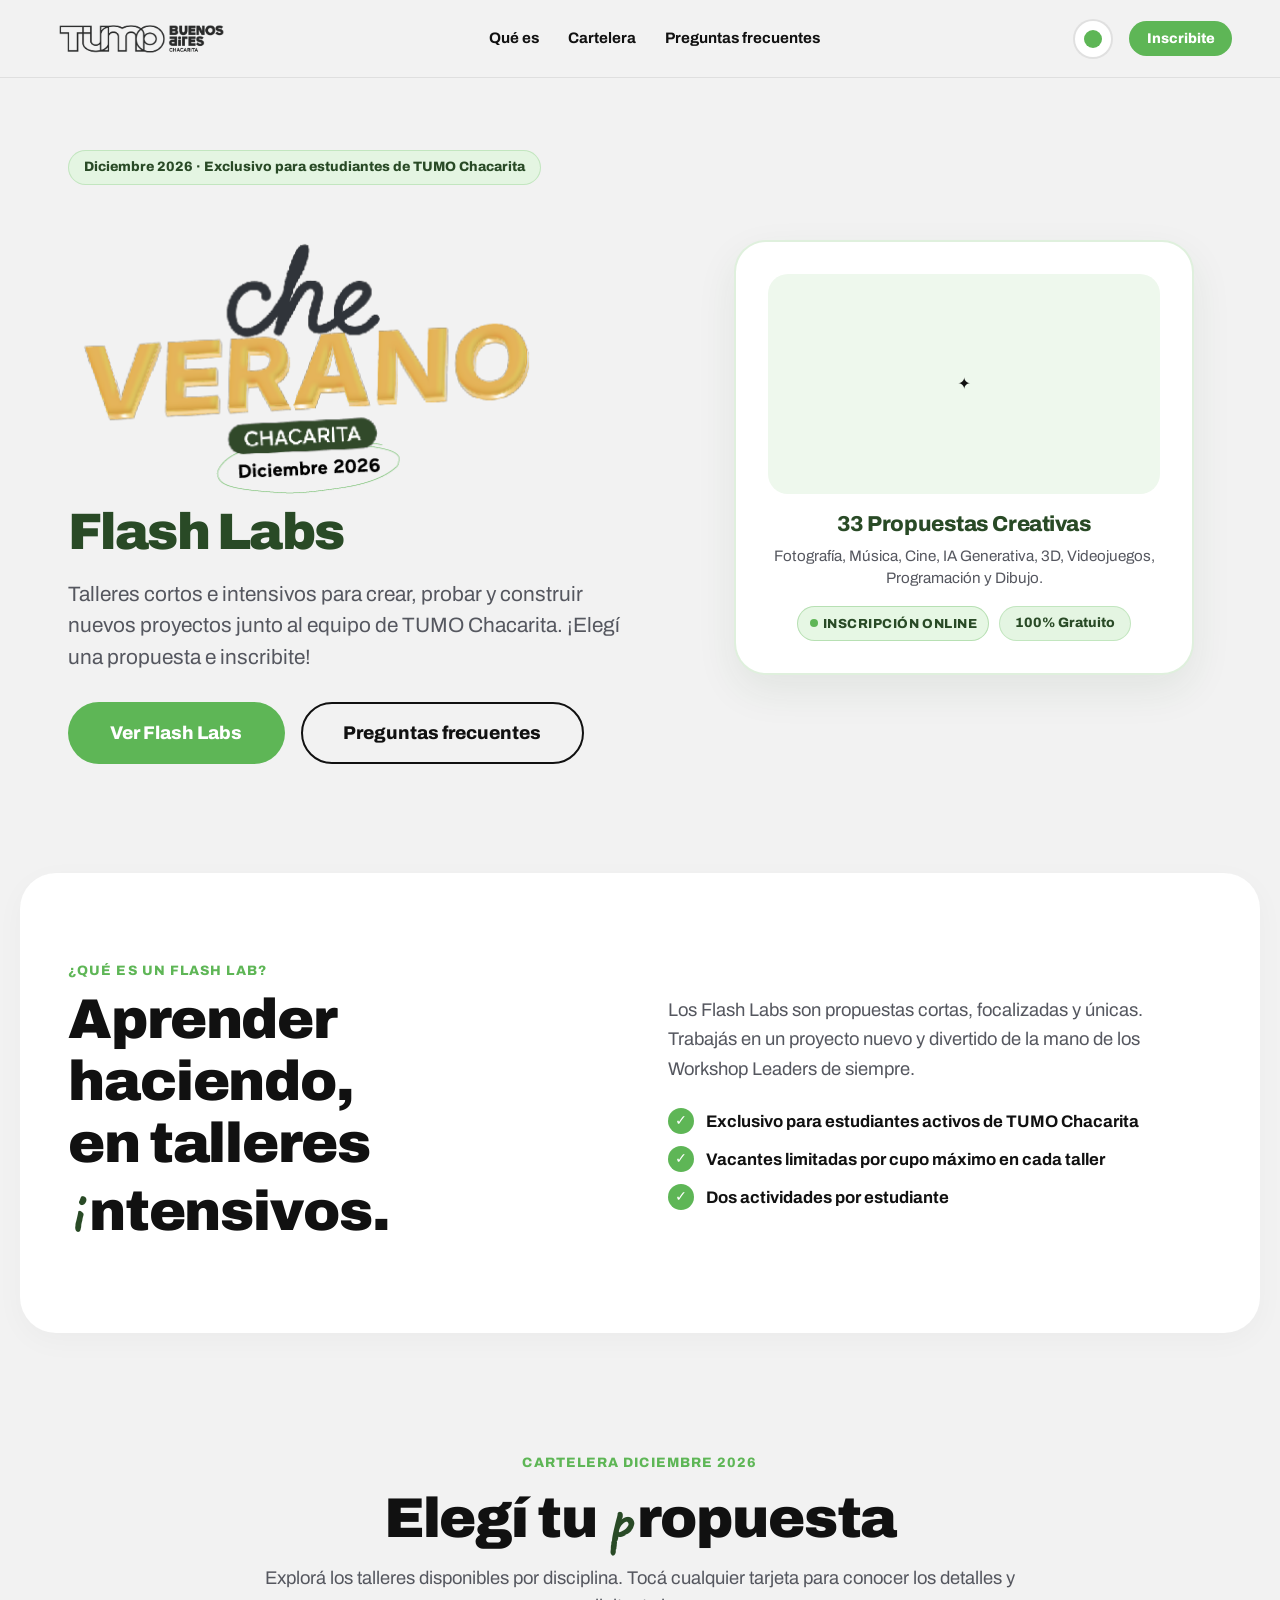
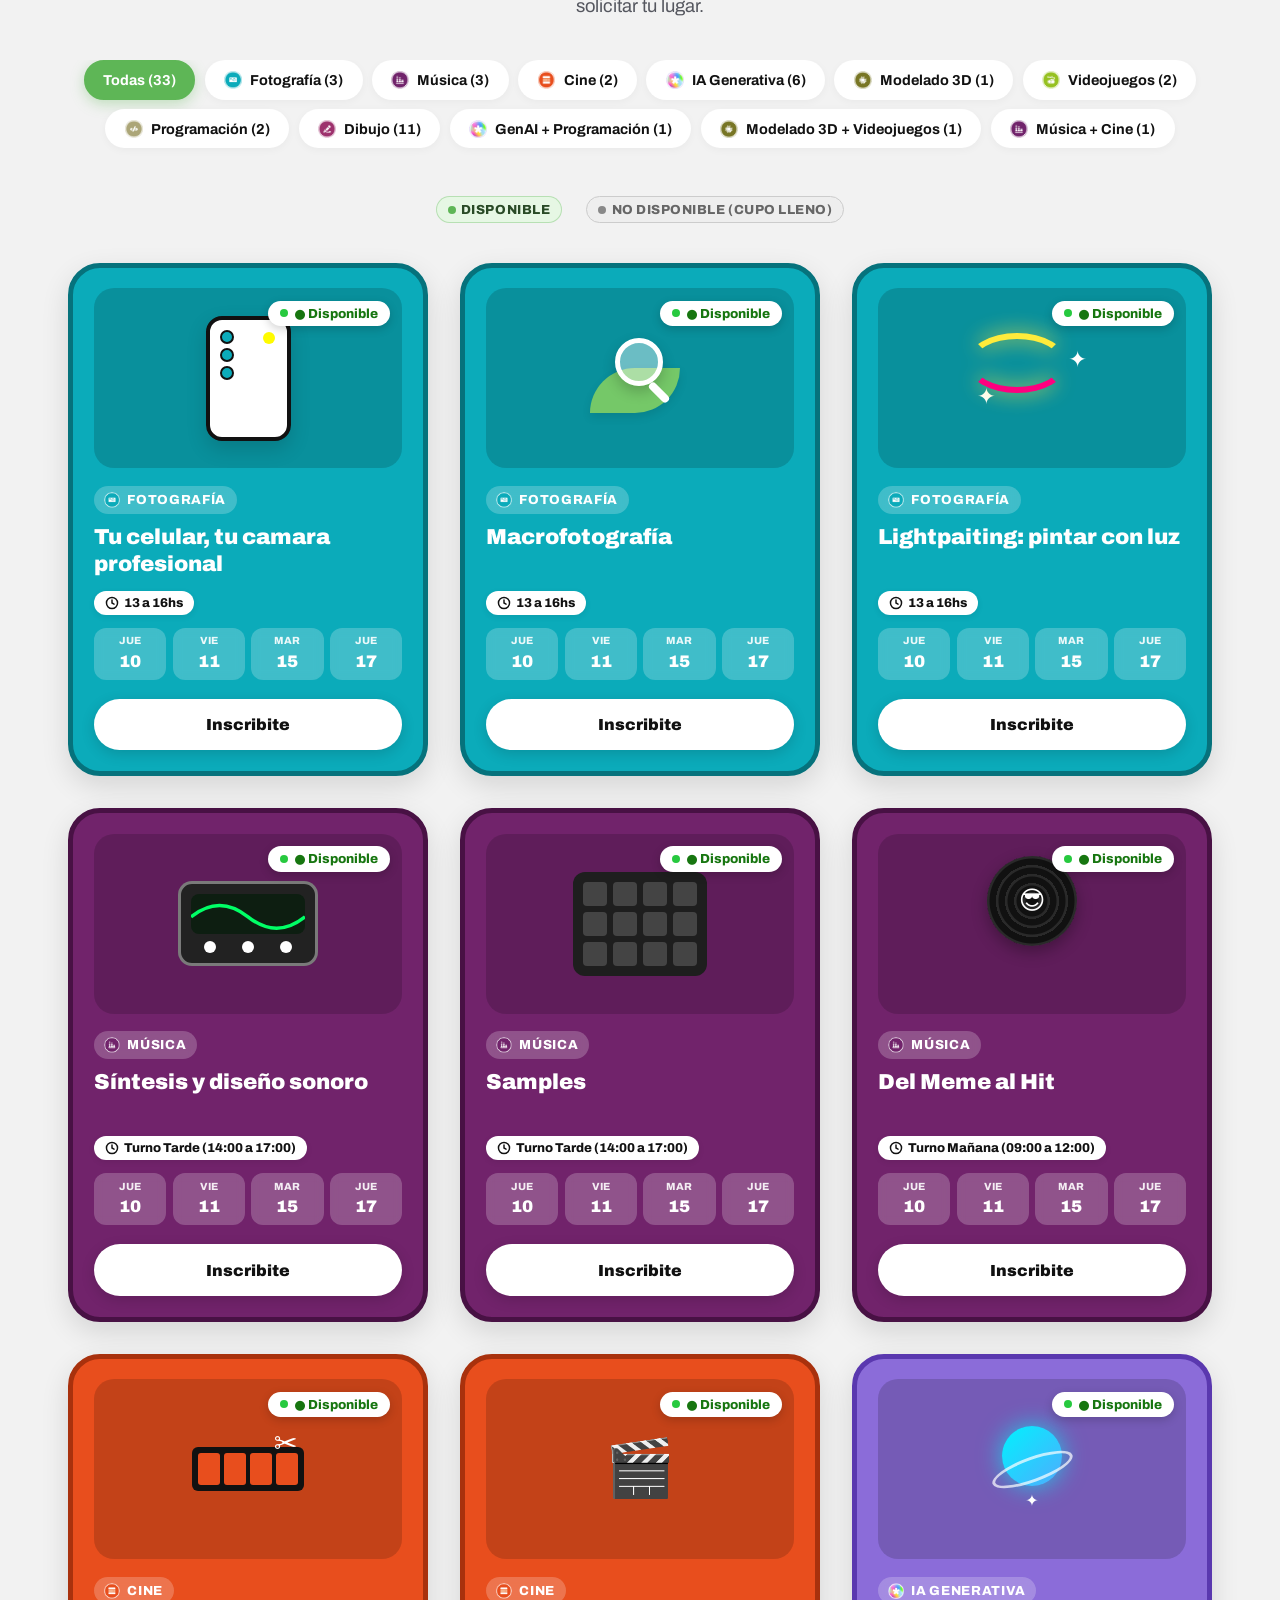
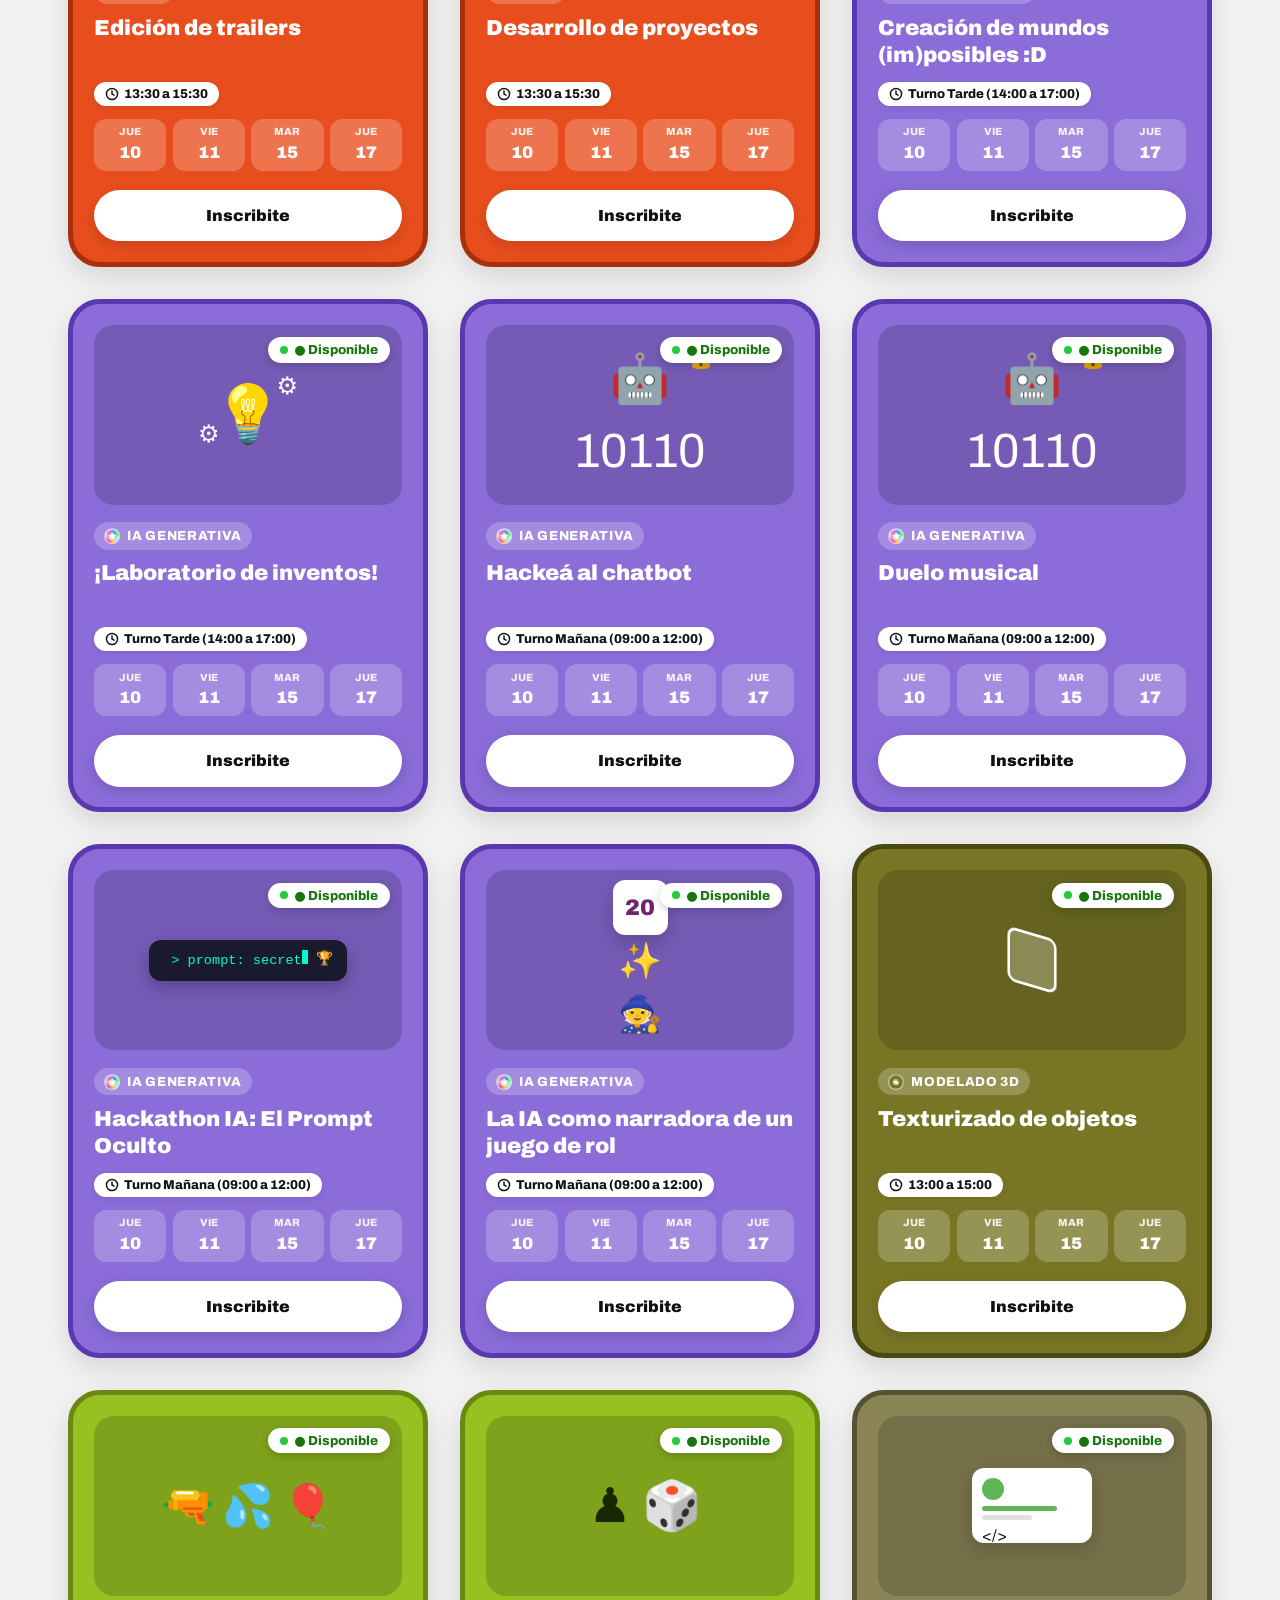
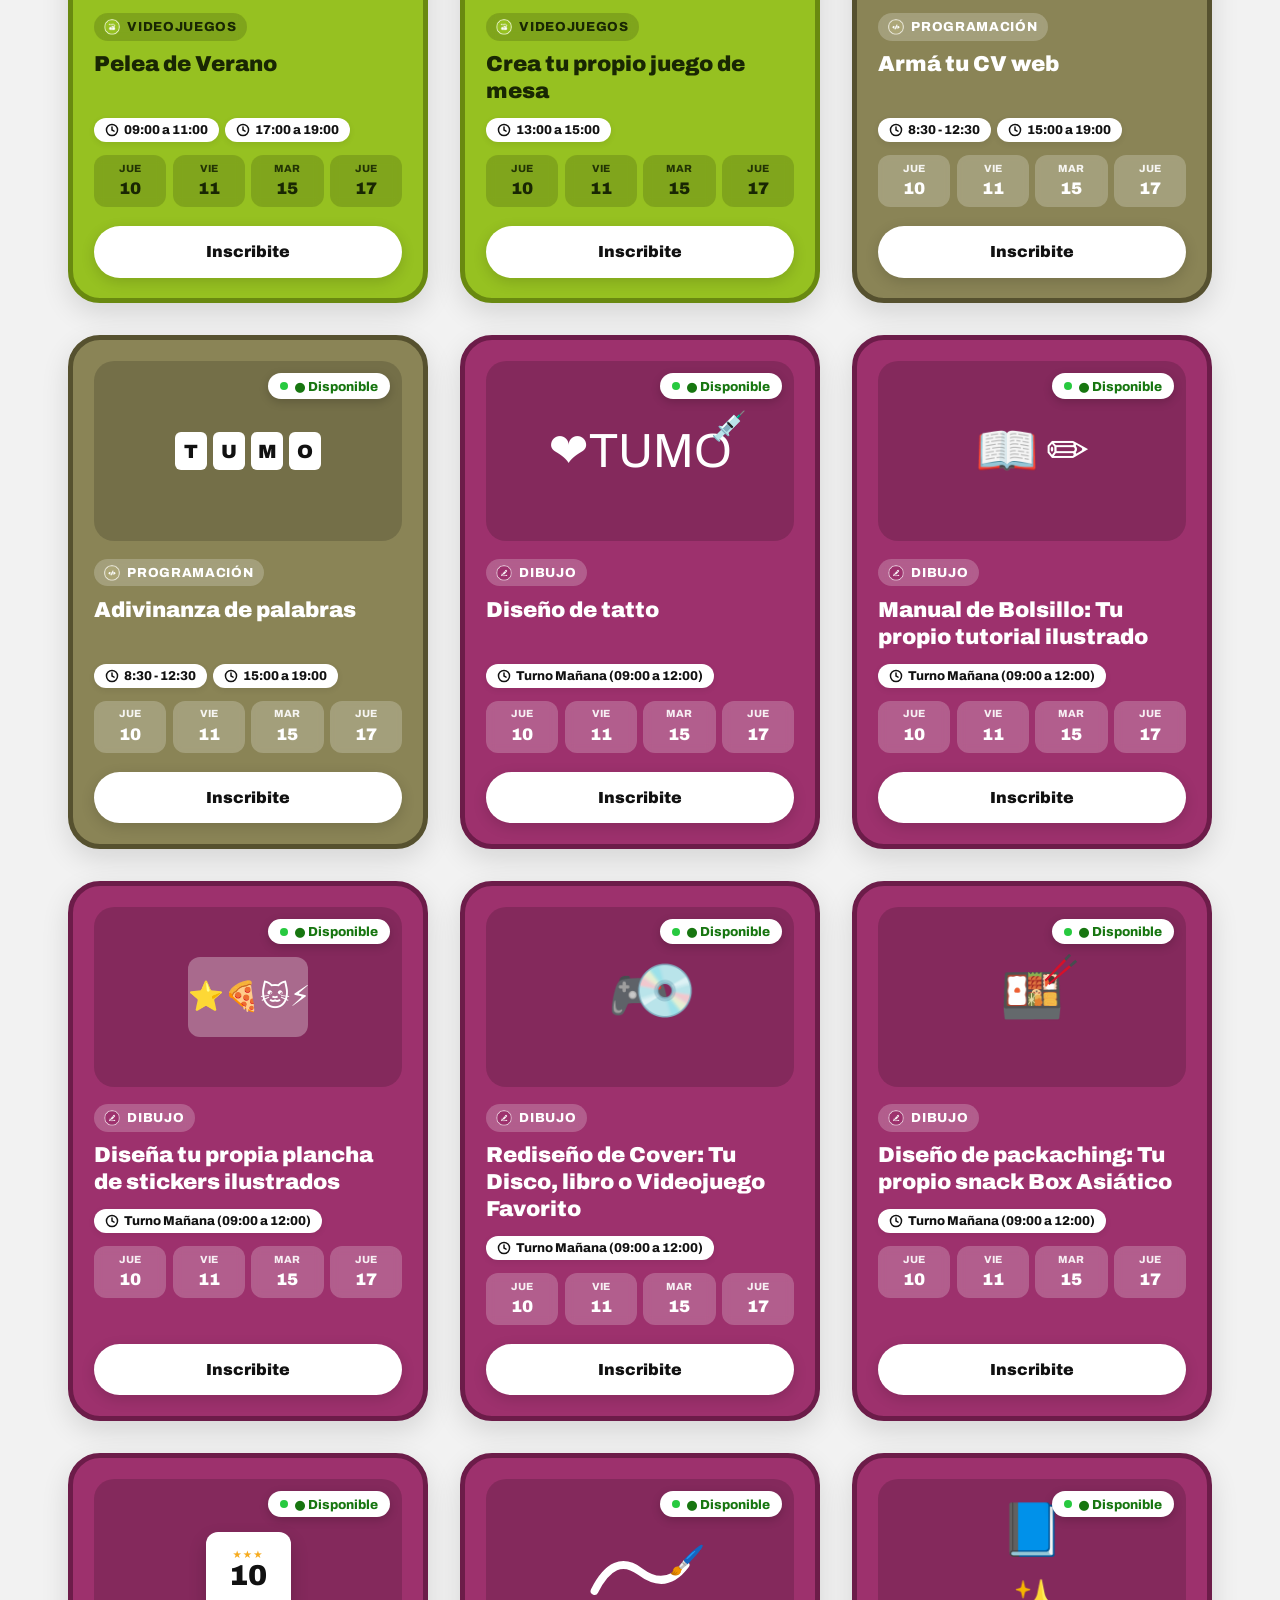
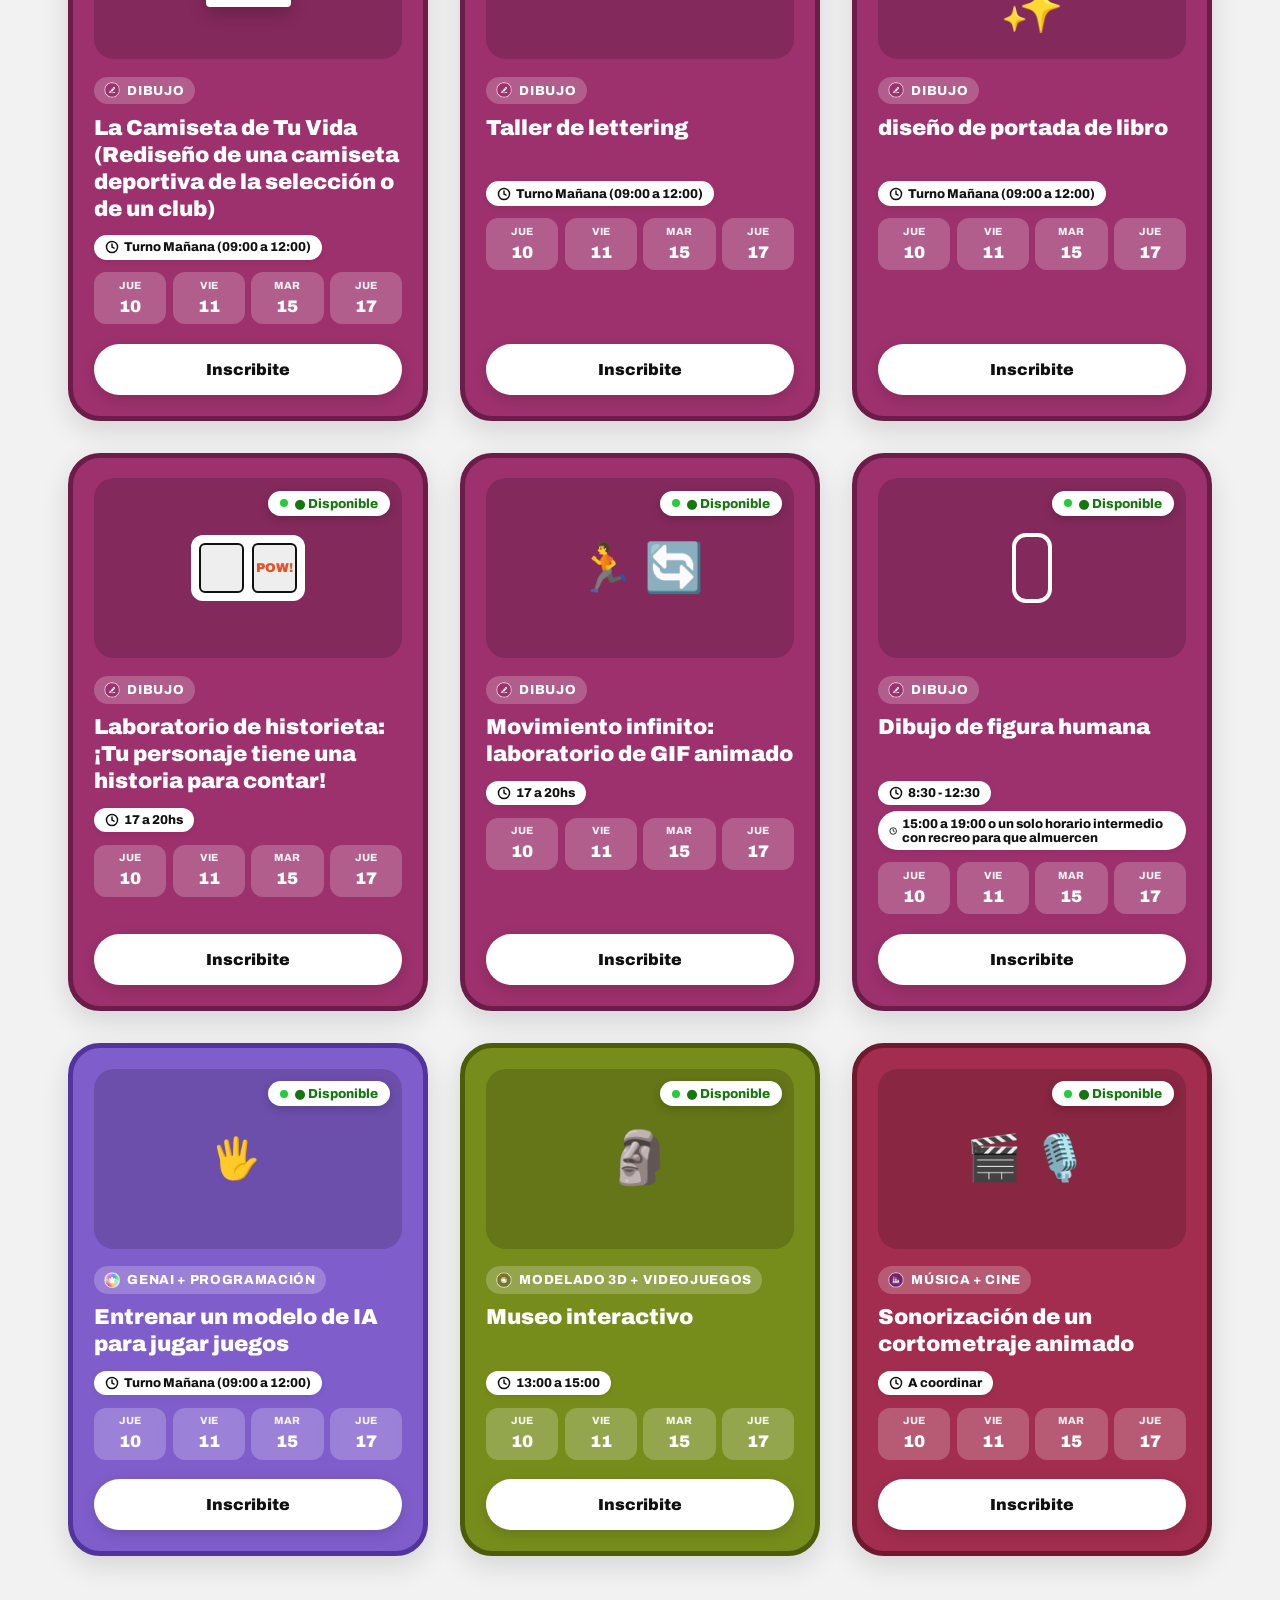
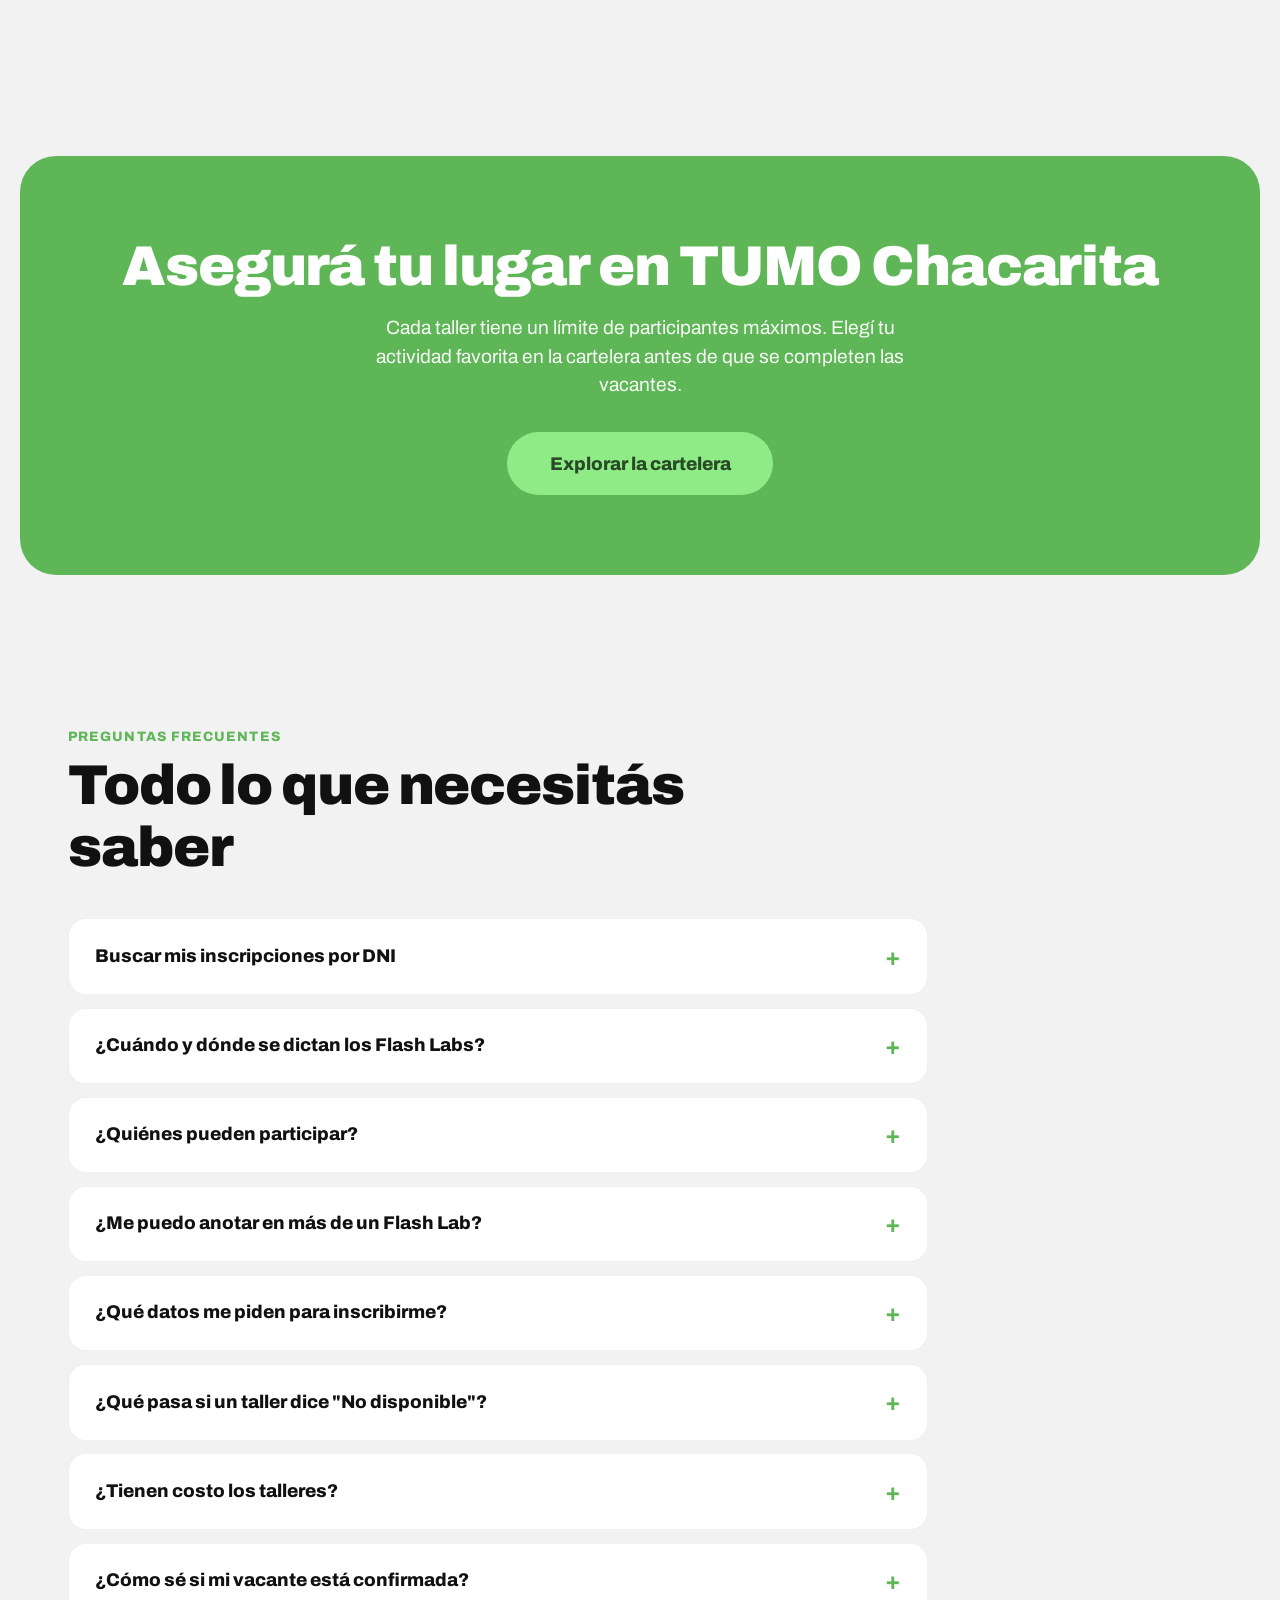
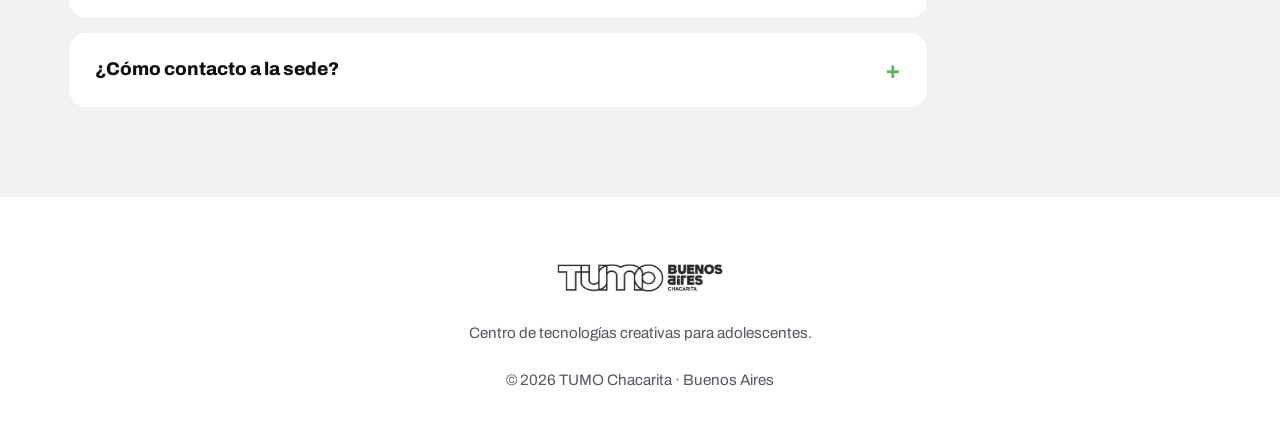
==== commit 7352a7da: "Cambios realizados según feedback cande" ====
--- a/index.html
+++ b/index.html
@@ -3,8 +3,8 @@
 <head>
     <meta charset="UTF-8">
     <meta name="viewport" content="width=device-width, initial-scale=1.0">
-    <title>Learning Labs Diciembre 2026 · TUMO Chacarita</title>
-    <meta name="description" content="Learning Labs de diciembre en TUMO Chacarita: talleres cortos de tecnología y creatividad para adolescentes. Elegí tu propuesta y solicitá tu vacante.">
+    <title>Flash Labs Diciembre 2026 · TUMO Chacarita</title>
+    <meta name="description" content="Flash Labs de diciembre en TUMO Chacarita: talleres cortos de tecnología y creatividad para adolescentes. Elegí tu propuesta e inscribite.">
     <link rel="preconnect" href="https://fonts.googleapis.com">
     <link rel="preconnect" href="https://fonts.gstatic.com" crossorigin>
     <link href="https://fonts.googleapis.com/css2?family=Archivo:wght@400;500;700;800;900&family=Caveat:wght@700&display=swap" rel="stylesheet">
@@ -41,15 +41,14 @@
                 <p class="tag">Diciembre 2026 · Exclusivo para estudiantes de TUMO Chacarita</p>
                 <h1 class="hero__title">
                     <img class="hero__logo" src="assets/che_verano.png" alt="Che Diciembre · TUMO Chacarita">
-                    <span class="hero__name">Learning Labs</span>
+                    <span class="hero__name">Flash Labs</span>
                 </h1>
                 <p class="hero__lead">
-                    Talleres cortos e intensivos para crear, probar y construir proyectos reales junto al equipo de TUMO Chacarita.
-                    Elegí una propuesta de la cartelera y solicitá tu vacante.
+                    Talleres cortos e intensivos para crear, probar y construir nuevos proyectos junto al equipo de TUMO Chacarita. ¡Elegí una propuesta e inscribite!
                 </p>
                 <div class="hero__actions">
-                    <a href="#actividades" class="btn btn--green btn--lg">Ver la cartelera</a>
-                    <a href="#faq" class="btn btn--ghost btn--lg">Consultar estado</a>
+                    <a href="#actividades" class="btn btn--green btn--lg">Ver Flash Labs</a>
+                    <a href="#faq" class="btn btn--ghost btn--lg">Preguntas frecuentes</a>
                 </div>
             </div>
 
@@ -78,23 +77,21 @@
             </div>
         </section>
 
-        <!-- QUÉ ES UN LEARNING LAB -->
+        <!-- QUÉ ES UN FLASH LAB -->
         <section class="section section--light" id="que-es">
             <div class="split">
                 <div>
-                    <p class="kicker">¿Qué es un Learning Lab?</p>
+                    <p class="kicker">¿Qué es un Flash Lab?</p>
                     <h2>Aprender haciendo,<br>en talleres <span class="nowrap"><span class="hand hand--dark">i</span> ntensivos.</span></h2>
                 </div>
                 <div class="split__body">
                     <p>
-                        Los Learning Labs son experiencias prácticas y focalizadas donde trabajás en un proyecto concreto,
-                        guiado por el equipo de TUMO Chacarita. Siguiendo el espíritu del TUMO Path, el proceso está centrado en vos:
-                        diseñás, testeás, iterás y presentás tus creaciones.
+                        Los Flash Labs son propuestas cortas, focalizadas y únicas. Trabajás en un proyecto nuevo y divertido de la mano de los Workshop Leaders de siempre.
                     </p>
                     <ul class="checklist">
                         <li>Exclusivo para estudiantes activos de TUMO Chacarita</li>
                         <li>Vacantes limitadas por cupo máximo en cada taller</li>
-                        <li><strong>Una sola actividad por estudiante</strong></li>
+                        <li><strong>Dos actividades por estudiante</strong></li>
                     </ul>
                 </div>
             </div>
@@ -142,11 +139,11 @@
             </div>
             
             <div class="faq">
-                <!-- Consultar estado de solicitud -->
+                <!-- Buscador por DNI -->
                 <details class="faq__status" id="estado">
-                    <summary>¿Cuál es el estado de mi solicitud de vacante?</summary>
+                    <summary>Buscar mis inscripciones por DNI</summary>
                     <div class="status">
-                        <p>Ingresá tu DNI o el documento con el que te inscribiste para consultar el estado de tu vacante:</p>
+                        <p>Ingresá tu DNI para ver en qué Flash Labs estás inscripto/a:</p>
                         <form class="status__form" data-status-form>
                             <label class="sr-only" for="status-dni">DNI o documento</label>
                             <input id="status-dni" required autocapitalize="characters" placeholder="DNI del estudiante">
@@ -157,38 +154,43 @@
                 </details>
 
                 <details>
-                    <summary>¿Quiénes pueden participar de los Learning Labs?</summary>
-                    <p>Las actividades de diciembre son exclusivas para estudiantes activos de TUMO Chacarita.</p>
-                </details>
-
-                <details>
-                    <summary>¿Qué datos se solicitan para la inscripción?</summary>
-                    <p>Se solicita nombre y apellido del estudiante, su número de DNI y su <strong>correo electrónico de TUMO (@tumo.ar)</strong>.</p>
-                </details>
-
-                <details>
-                    <summary>¿Puedo inscribirme en más de un taller?</summary>
-                    <p>No. Para garantizar que todos los chicos tengan oportunidad de participar, cada estudiante puede solicitar vacante en un solo taller.</p>
-                </details>
-
-                <details>
-                    <summary>¿Qué sucede cuando un taller figura como "No disponible"?</summary>
-                    <p>Significa que se ha completado el número máximo de participantes permitidos para ese taller. Te sugerimos volver a la cartelera y seleccionar otra de las propuestas con vacantes disponibles.</p>
-                </details>
-
-                <details>
-                    <summary>¿Los talleres son gratuitos?</summary>
-                    <p>Sí, absolutamente todos los talleres de TUMO Chacarita son 100% gratuitos.</p>
-                </details>
-
-                <details>
-                    <summary>¿Cómo me entero de la confirmación final de mi vacante?</summary>
-                    <p>Una vez enviada la solicitud, el equipo de TUMO Chacarita enviará la confirmación definitiva por correo electrónico a la casilla registrada antes de la fecha de inicio del lab.</p>
-                </details>
-
-                <details>
-                    <summary>¿Cómo contacto a la sede si tengo dudas?</summary>
-                    <p>Podés escribirnos a <a href="mailto:chacarita@tumo.ar" style="color: var(--green-primary); font-weight: 700;">chacarita@tumo.ar</a> o consultarle a nuestro asistente virtual Flashy en la esquina inferior derecha.</p>
+                    <summary>¿Cuándo y dónde se dictan los Flash Labs?</summary>
+                    <p>Los Flash Labs se desarrollarán del 10 al 18 de diciembre de 2026 en la sede de TUMO Chacarita, Buenos Aires.</p>
+                </details>
+
+                <details>
+                    <summary>¿Quiénes pueden participar?</summary>
+                    <p>Son actividades exclusivas para estudiantes activos de TUMO Chacarita que tengan al menos una disciplina en estado "complete" u "on going".</p>
+                </details>
+
+                <details>
+                    <summary>¿Me puedo anotar en más de un Flash Lab?</summary>
+                    <p>Sí, podés inscribirte en hasta <strong>dos (2) Flash Labs distintos</strong>, siempre que no repitas el mismo taller. ¡Aprovechá para explorar diferentes disciplinas!</p>
+                </details>
+
+                <details>
+                    <summary>¿Qué datos me piden para inscribirme?</summary>
+                    <p>Tu nombre y apellido, DNI y tu <strong>correo electrónico de TUMO (@tumo.world)</strong>.</p>
+                </details>
+
+                <details>
+                    <summary>¿Qué pasa si un taller dice "No disponible"?</summary>
+                    <p>Significa que el taller alcanzó el número máximo de participantes. Te recomendamos elegir otra de las opciones disponibles en la cartelera.</p>
+                </details>
+
+                <details>
+                    <summary>¿Tienen costo los talleres?</summary>
+                    <p>Ninguno. Todos los Flash Labs de TUMO Chacarita son totalmente gratuitos.</p>
+                </details>
+
+                <details>
+                    <summary>¿Cómo sé si mi vacante está confirmada?</summary>
+                    <p>El equipo de TUMO Chacarita enviará la confirmación por correo electrónico antes del inicio del taller.</p>
+                </details>
+
+                <details>
+                    <summary>¿Cómo contacto a la sede?</summary>
+                    <p>Podés escribirnos a <a href="mailto:familias.chacarita@tumo.ar" style="color: var(--green-primary); font-weight: 700;">familias.chacarita@tumo.ar</a> o por WhatsApp al +54 9 11 5134-2592.</p>
                 </details>
             </div>
         </section>
@@ -221,7 +223,7 @@
             </div>
 
             <a href="inscripcion.html" class="btn btn--green btn--lg" data-lab-signup style="width: 100%; margin-top: 0.5rem;">
-                Solicitar vacante
+                Inscribite
             </a>
         </div>
     </dialog>
@@ -240,6 +242,6 @@
     <script src="config.js"></script>
     <script src="data_de_labs.js"></script>
     <script src="script.js"></script>
-    <script src="chatbot.js"></script>
+
 </body>
 </html>
--- a/style.css
+++ b/style.css
@@ -1561,168 +1561,7 @@
 .footer p { color: var(--muted); font-size: 0.95rem; }
 .footer__small { margin-top: 1.5rem; font-size: 0.82rem; color: #999; }
 
-/* ---------- Chatbot "Flashy" ---------- */
-.chat {
-    position: fixed;
-    bottom: 24px;
-    right: 24px;
-    z-index: 1000;
-}
-.chat__fab {
-    width: 60px;
-    height: 60px;
-    border-radius: 50%;
-    background: var(--green-primary);
-    color: var(--white);
-    border: none;
-    box-shadow: 0 8px 24px rgba(94, 182, 86, 0.4);
-    cursor: pointer;
-    display: grid;
-    place-items: center;
-    transition: transform 0.2s ease, box-shadow 0.2s ease;
-}
-.chat__fab:hover { transform: scale(1.08); box-shadow: 0 12px 30px rgba(94, 182, 86, 0.5); }
-.bot {
-    display: inline-flex;
-    flex-direction: column;
-    align-items: center;
-}
-.bot__head {
-    width: 26px;
-    height: 20px;
-    background: #ffffff;
-    border-radius: 6px;
-    position: relative;
-    display: grid;
-    place-items: center;
-}
-.bot__eyes {
-    display: flex;
-    gap: 6px;
-}
-.bot__eyes i {
-    width: 5px;
-    height: 5px;
-    border-radius: 50%;
-    background: var(--green-dark);
-}
-.bot__antenna {
-    width: 3px;
-    height: 6px;
-    background: #ffffff;
-    margin-bottom: 2px;
-}
-
-.chat__panel {
-    position: absolute;
-    bottom: 75px;
-    right: 0;
-    width: min(380px, calc(100vw - 32px));
-    height: 520px;
-    background: var(--white);
-    border-radius: 24px;
-    box-shadow: 0 20px 60px rgba(0,0,0,0.18);
-    display: flex;
-    flex-direction: column;
-    overflow: hidden;
-    border: 1px solid rgba(0,0,0,0.08);
-}
-.chat__head {
-    background: var(--green-primary);
-    color: var(--white);
-    padding: 1rem 1.2rem;
-    display: flex;
-    align-items: center;
-    gap: 0.8rem;
-}
-.chat__head strong { display: block; font-size: 1rem; }
-.chat__head span { font-size: 0.78rem; opacity: 0.9; }
-.chat__close {
-    margin-left: auto;
-    background: none;
-    border: none;
-    color: var(--white);
-    font-size: 1.2rem;
-    cursor: pointer;
-}
-.chat__log {
-    flex: 1;
-    padding: 1.2rem;
-    overflow-y: auto;
-    display: flex;
-    flex-direction: column;
-    gap: 0.8rem;
-}
-.chat__msg {
-    max-width: 85%;
-    padding: 0.7em 1.1em;
-    border-radius: 18px;
-    font-size: 0.92rem;
-    line-height: 1.4;
-}
-.chat__msg--bot {
-    background: #f0f5ef;
-    color: var(--ink);
-    align-self: flex-start;
-    border-bottom-left-radius: 4px;
-}
-.chat__msg--user {
-    background: var(--green-primary);
-    color: var(--white);
-    align-self: flex-end;
-    border-bottom-right-radius: 4px;
-}
-.chat__chips {
-    padding: 0.6rem 1rem;
-    display: flex;
-    gap: 0.5rem;
-    overflow-x: auto;
-    background: #fafafa;
-    border-top: 1px solid rgba(0,0,0,0.05);
-}
-.chat__chip {
-    padding: 0.4em 0.8em;
-    border-radius: var(--radius);
-    background: var(--white);
-    border: 1px solid #ddd;
-    font: 600 0.78rem var(--font);
-    cursor: pointer;
-    white-space: nowrap;
-}
-.chat__form {
-    display: flex;
-    padding: 0.8rem 1rem;
-    gap: 0.6rem;
-    border-top: 1px solid rgba(0,0,0,0.06);
-    background: var(--white);
-}
-.chat__form input {
-    flex: 1;
-    padding: 0.6em 1em;
-    border-radius: var(--radius);
-    border: 2px solid #e0e0e0;
-    font: inherit;
-    font-size: 0.92rem;
-}
-.chat__form input:focus { border-color: var(--green-primary); outline: none; }
-.chat__form button {
-    width: 38px;
-    height: 38px;
-    border-radius: 50%;
-    border: none;
-    background: var(--green-primary);
-    color: var(--white);
-    cursor: pointer;
-    display: grid;
-    place-items: center;
-}
-.chat__disclaimer {
-    font-size: 0.72rem;
-    color: #999;
-    text-align: center;
-    padding: 0.3rem 0.6rem 0.5rem;
-    background: var(--white);
-}
+
 
 /* ==========================================================
    Tema Verde / Chacarita (Activado vía data-theme="green")
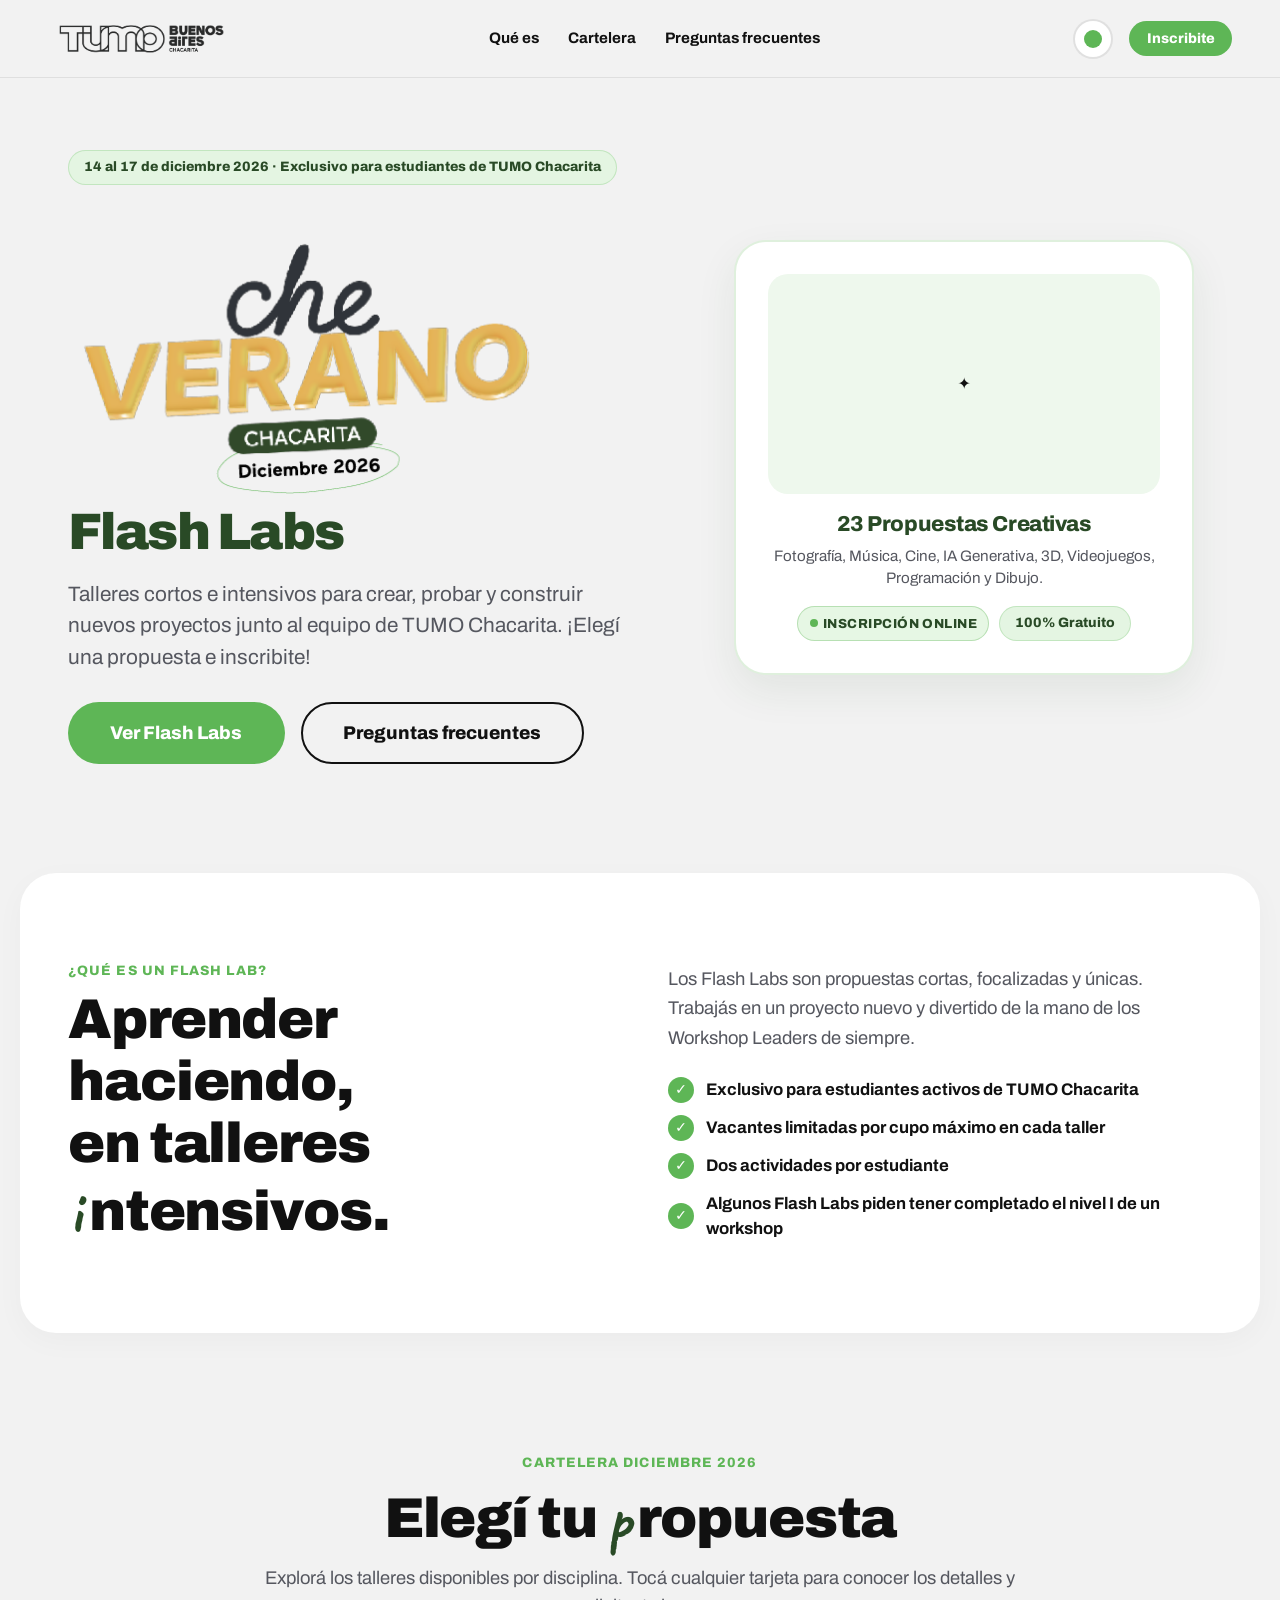
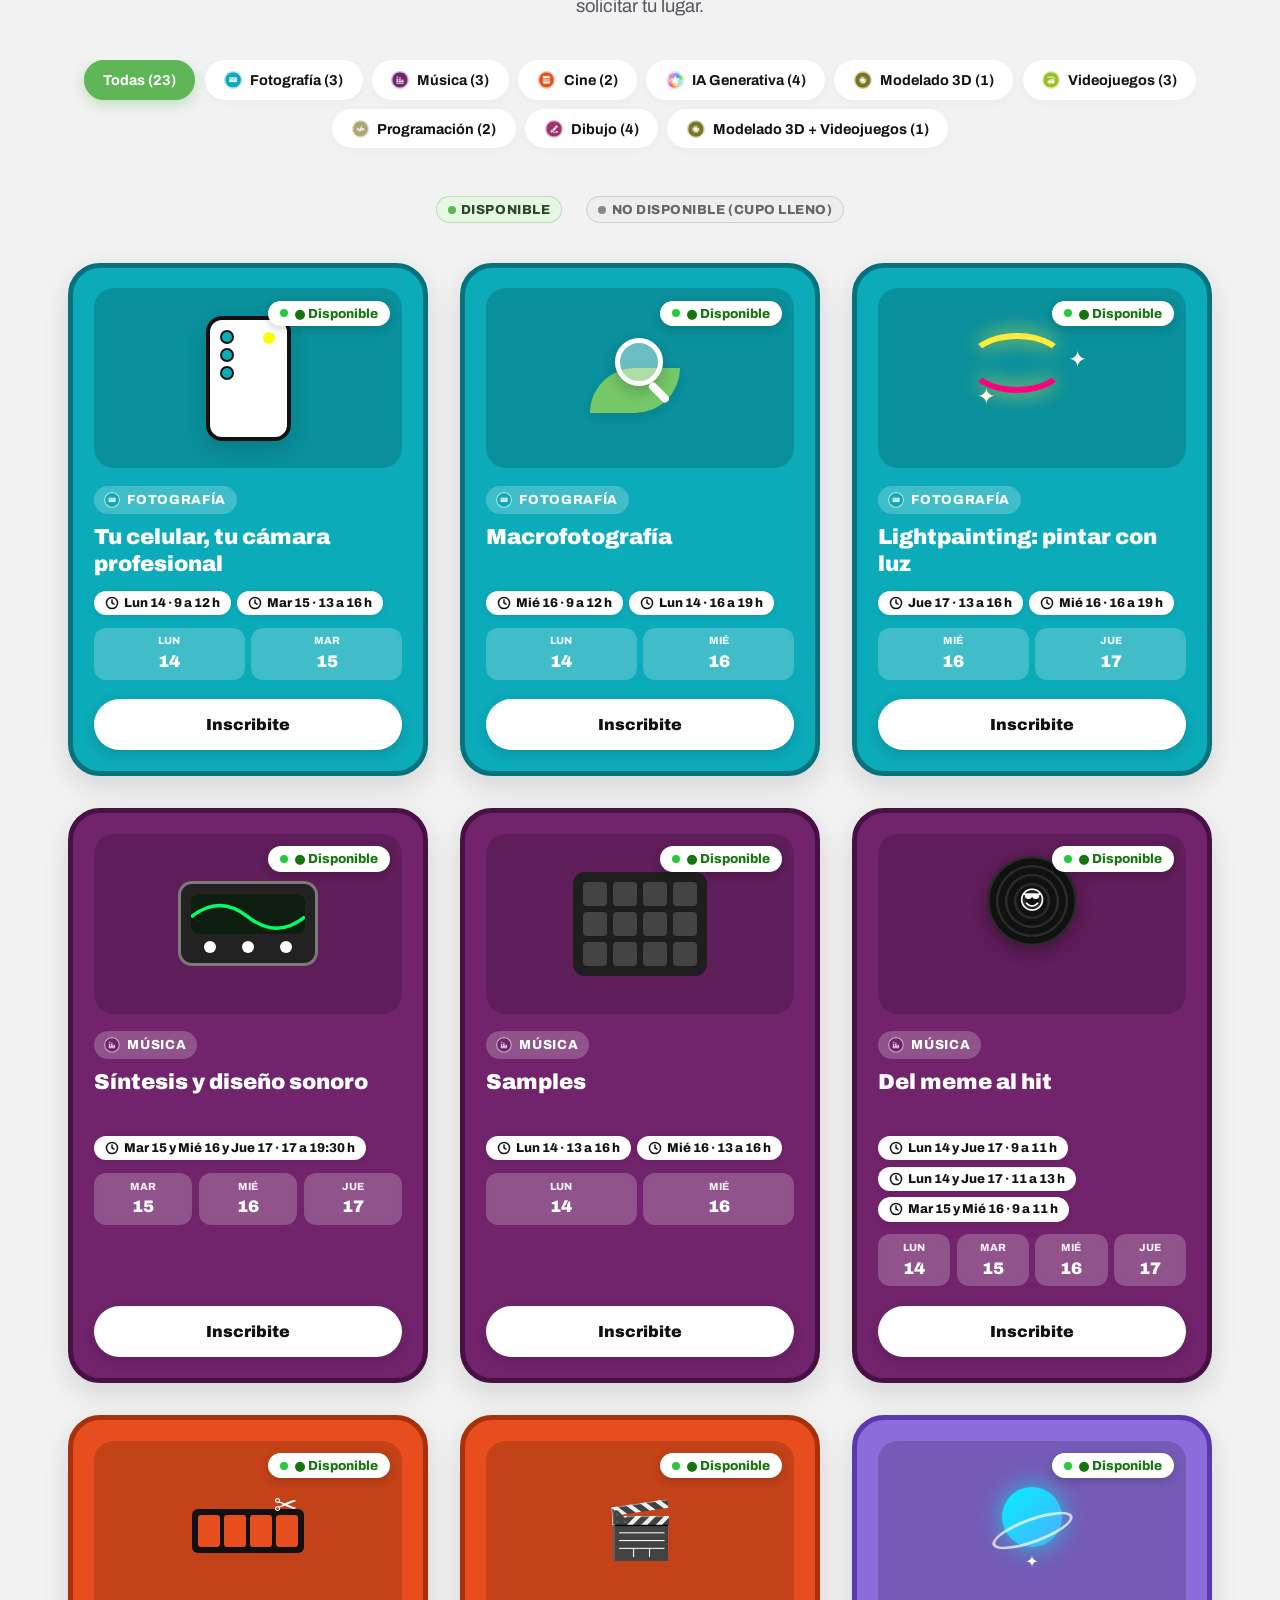
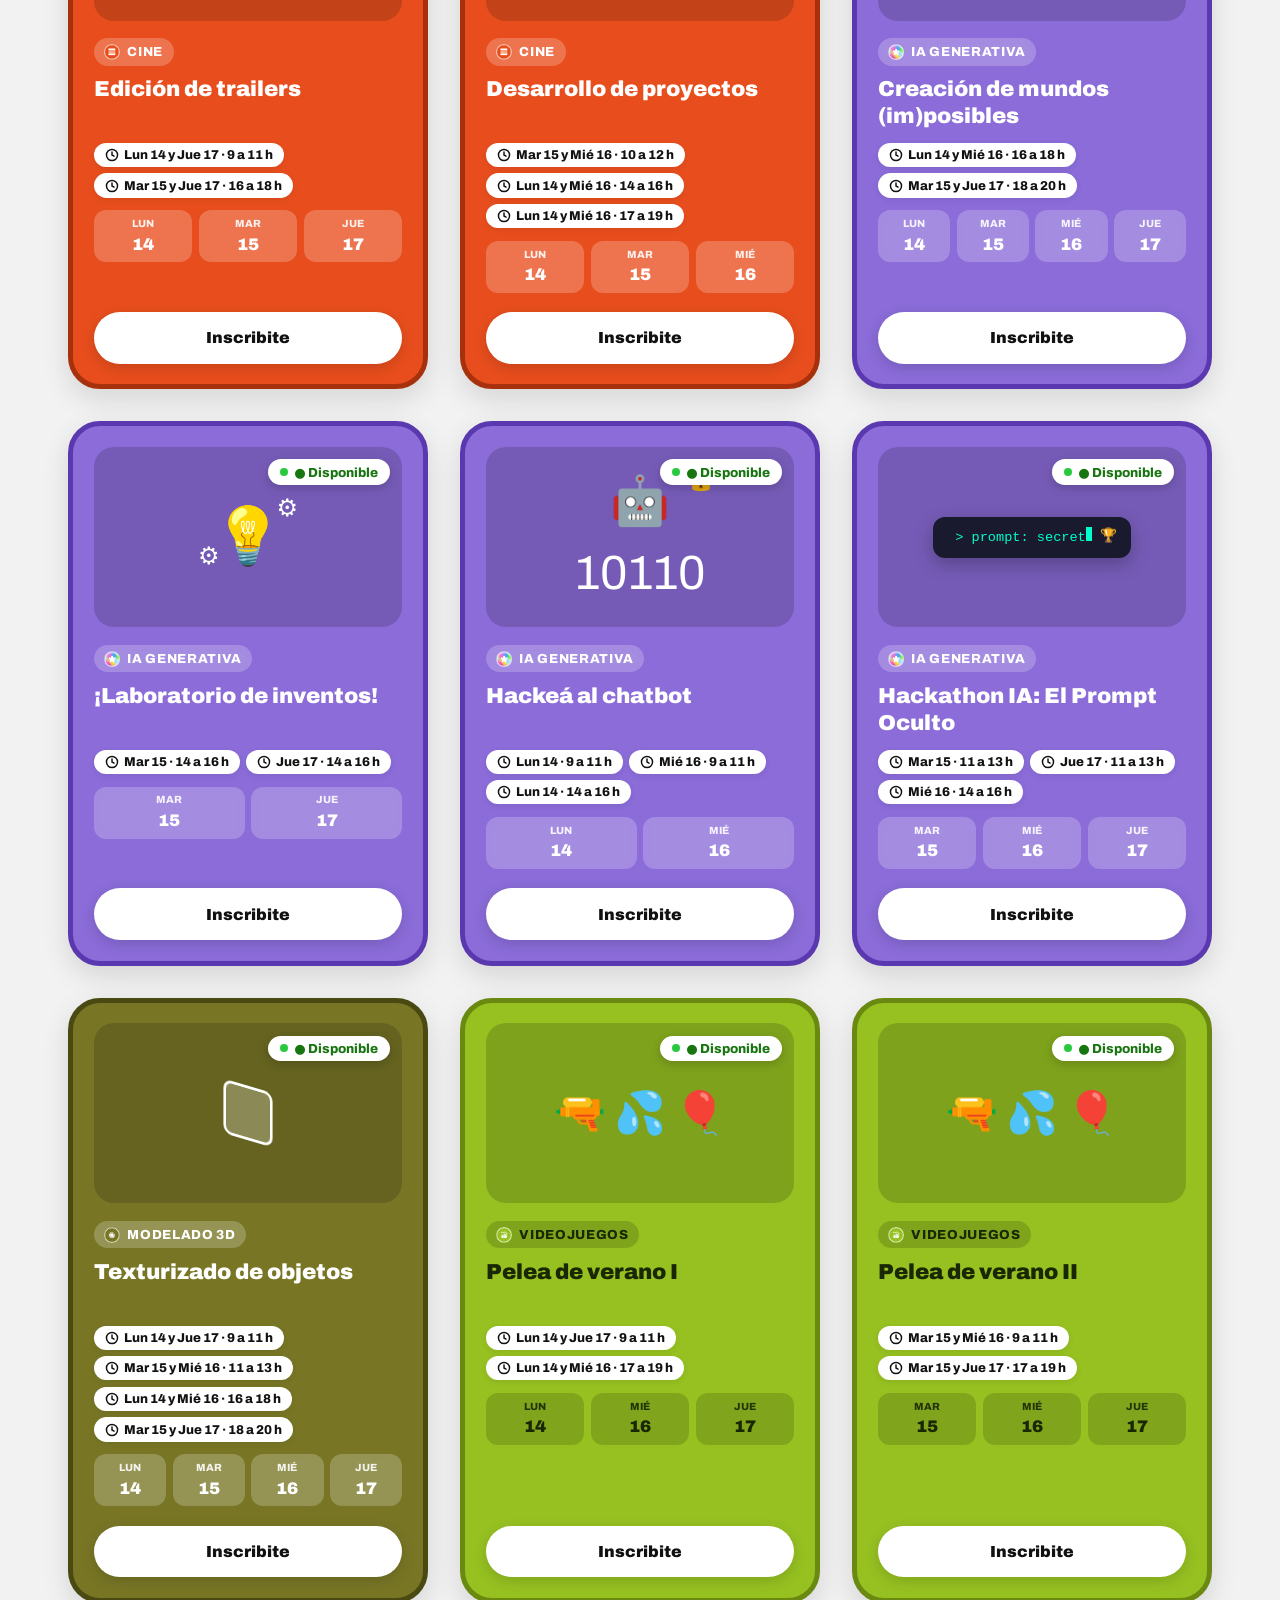
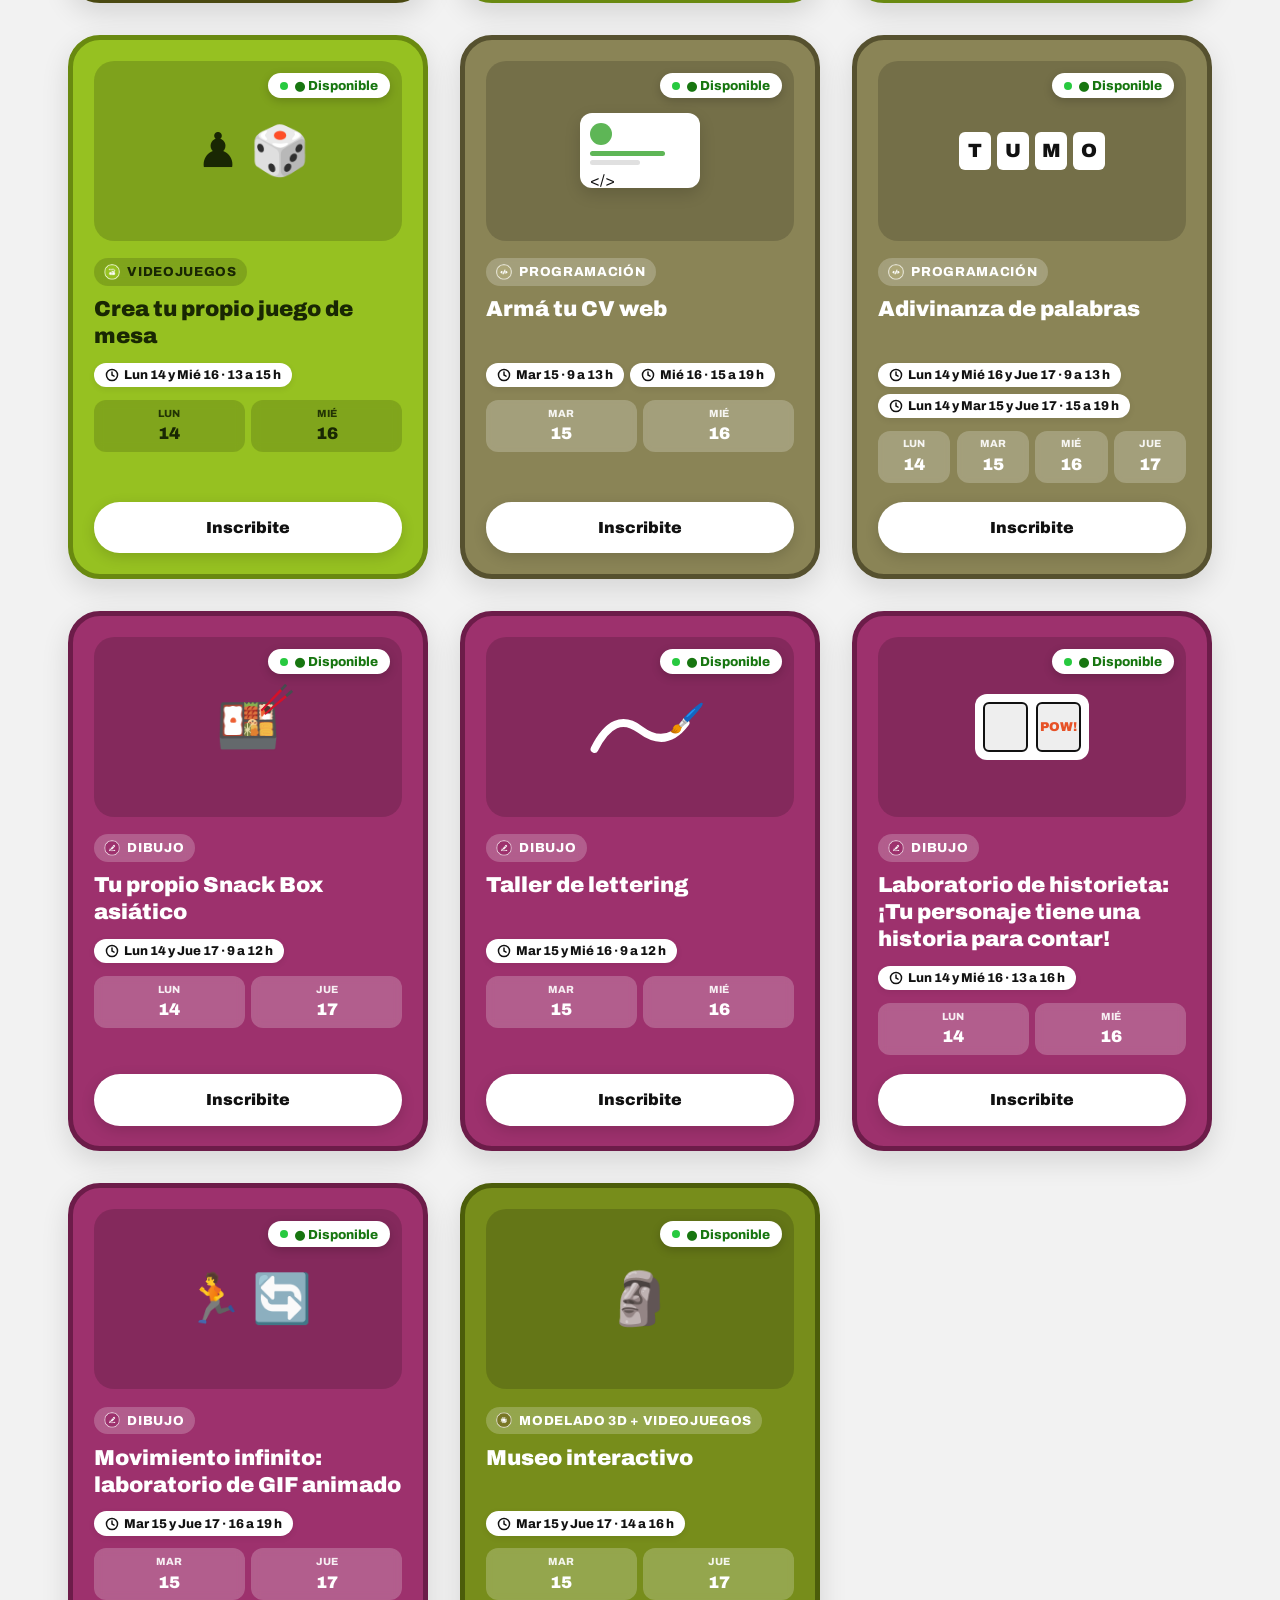
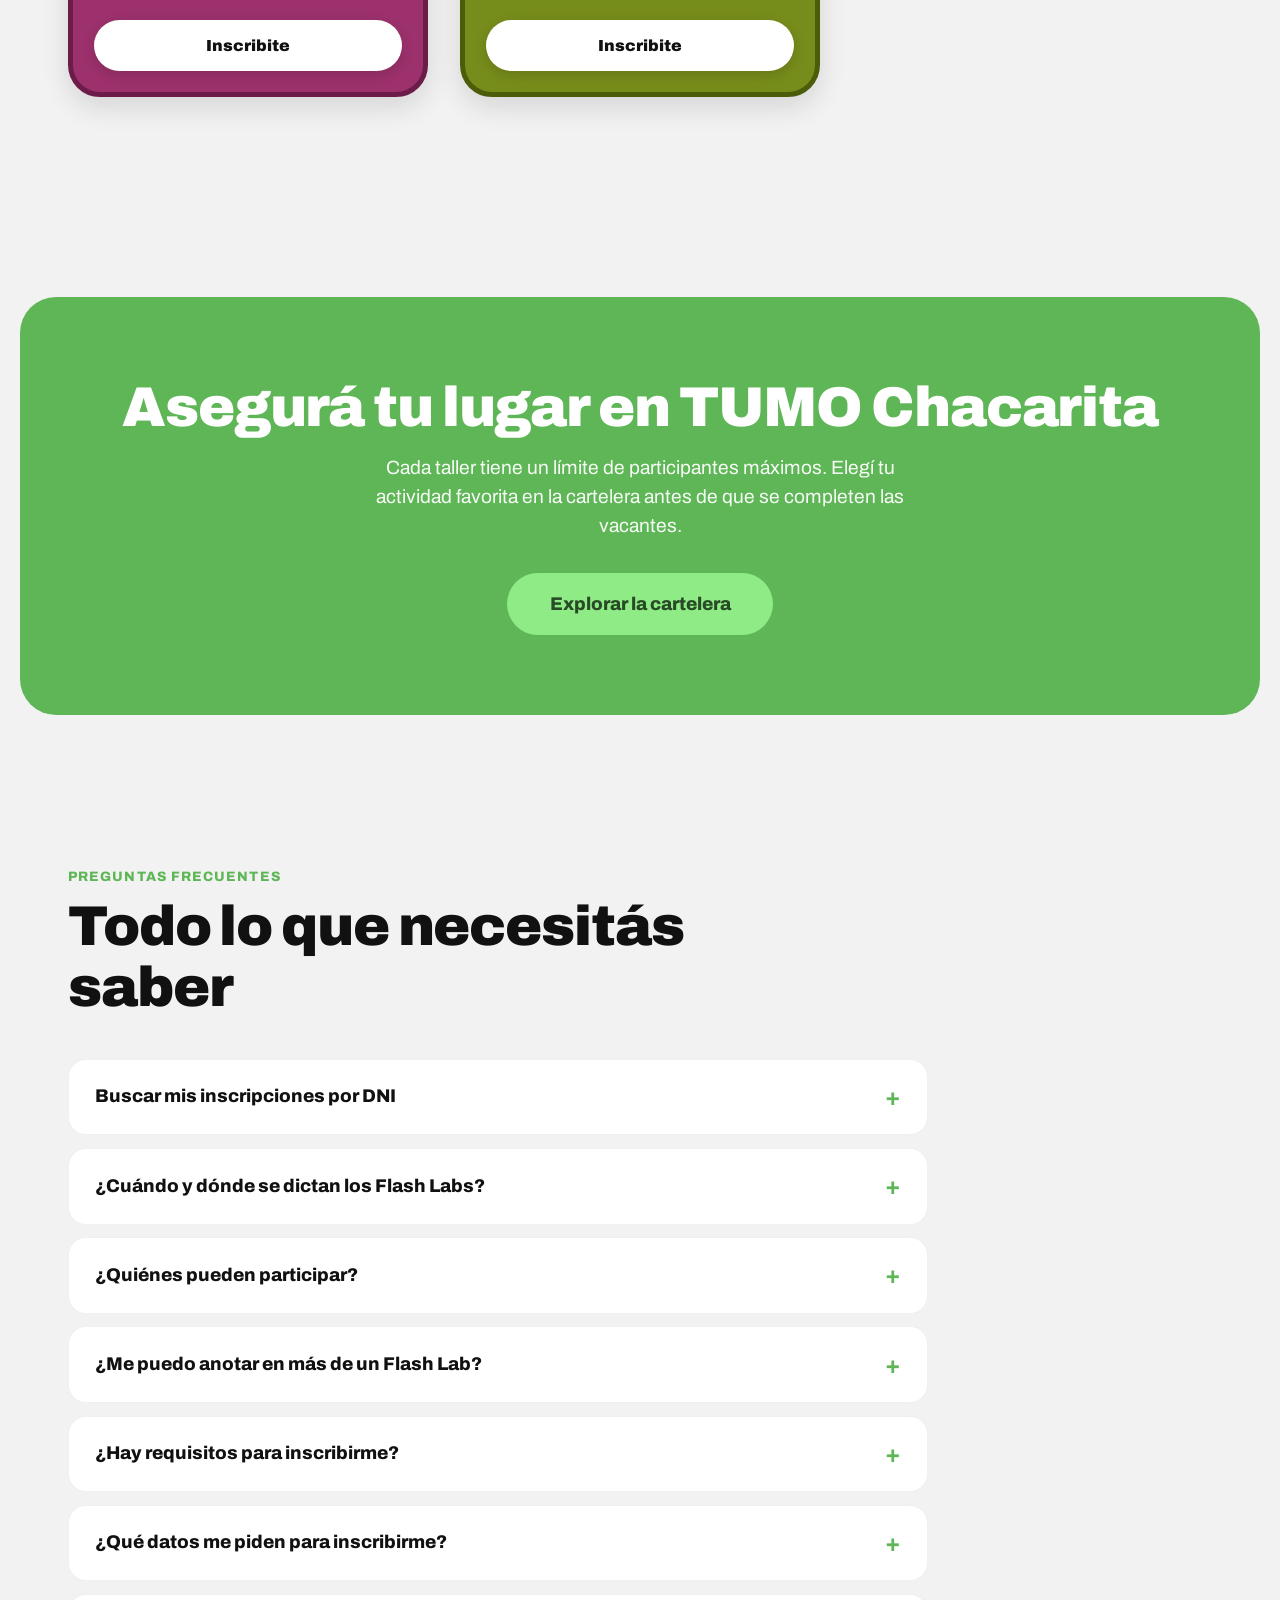
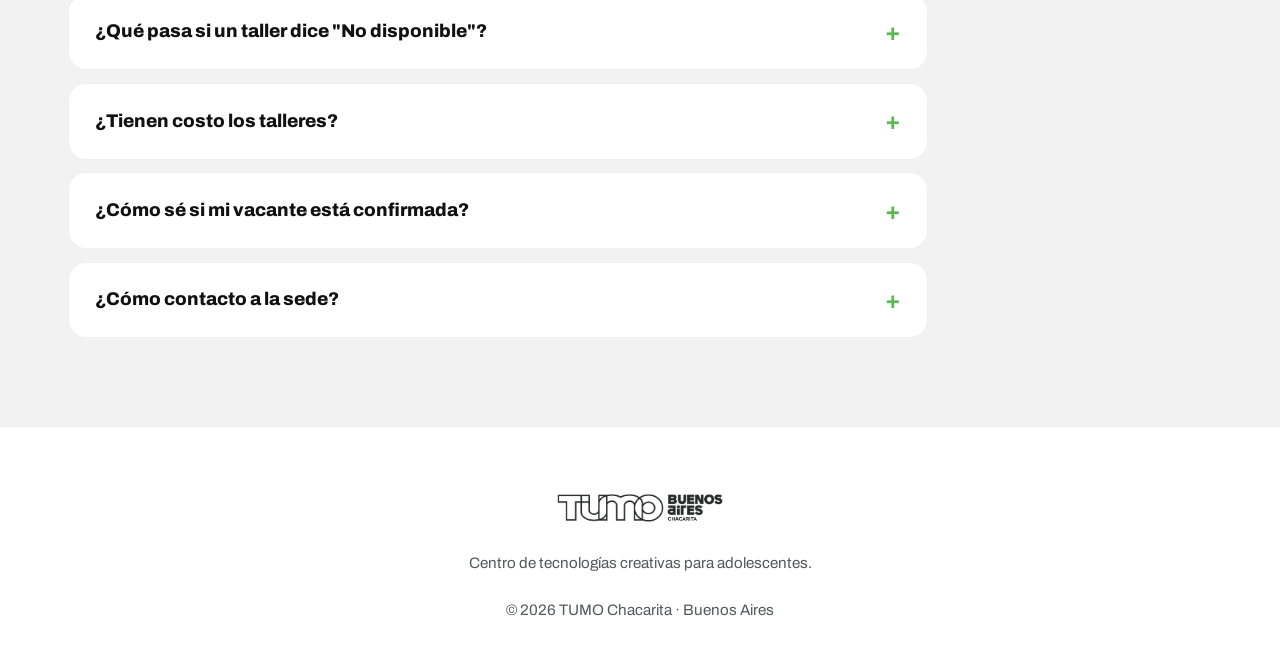
==== commit 7de9df26: "feat: load Flash Labs from Cronograma Che Verano with server-side validation - data_de_labs.json: 23" ====
--- a/index.html
+++ b/index.html
@@ -38,7 +38,7 @@
         <!-- HERO -->
         <section class="hero">
             <div class="hero__text">
-                <p class="tag">Diciembre 2026 · Exclusivo para estudiantes de TUMO Chacarita</p>
+                <p class="tag">14 al 17 de diciembre 2026 · Exclusivo para estudiantes de TUMO Chacarita</p>
                 <h1 class="hero__title">
                     <img class="hero__logo" src="assets/che_verano.png" alt="Che Diciembre · TUMO Chacarita">
                     <span class="hero__name">Flash Labs</span>
@@ -65,7 +65,7 @@
                             </div>
                         </div>
                     </div>
-                    <h3 class="hero__preview-title">33 Propuestas Creativas</h3>
+                    <h3 class="hero__preview-title">23 Propuestas Creativas</h3>
                     <p style="color: var(--muted); font-size: 0.95rem; margin-bottom: 1rem;">
                         Fotografía, Música, Cine, IA Generativa, 3D, Videojuegos, Programación y Dibujo.
                     </p>
@@ -92,6 +92,7 @@
                         <li>Exclusivo para estudiantes activos de TUMO Chacarita</li>
                         <li>Vacantes limitadas por cupo máximo en cada taller</li>
                         <li><strong>Dos actividades por estudiante</strong></li>
+                        <li>Algunos Flash Labs piden tener completado el nivel I de un workshop</li>
                     </ul>
                 </div>
             </div>
@@ -143,10 +144,12 @@
                 <details class="faq__status" id="estado">
                     <summary>Buscar mis inscripciones por DNI</summary>
                     <div class="status">
-                        <p>Ingresá tu DNI para ver en qué Flash Labs estás inscripto/a:</p>
+                        <p>Ingresá tu DNI y el correo de TUMO que usaste al inscribirte:</p>
                         <form class="status__form" data-status-form>
                             <label class="sr-only" for="status-dni">DNI o documento</label>
                             <input id="status-dni" required autocapitalize="characters" placeholder="DNI del estudiante">
+                            <label class="sr-only" for="status-correo">Correo de TUMO</label>
+                            <input id="status-correo" type="email" required autocomplete="email" placeholder="estudiante@tumo.world">
                             <button type="submit" class="btn btn--green">Consultar</button>
                         </form>
                         <p class="status__result" data-status-result aria-live="polite"></p>
@@ -155,7 +158,7 @@
 
                 <details>
                     <summary>¿Cuándo y dónde se dictan los Flash Labs?</summary>
-                    <p>Los Flash Labs se desarrollarán del 10 al 18 de diciembre de 2026 en la sede de TUMO Chacarita, Buenos Aires.</p>
+                    <p>Los Flash Labs se desarrollarán del lunes 14 al jueves 17 de diciembre de 2026 en la sede de TUMO Chacarita, Buenos Aires. Cada taller tiene una o más comisiones con sus días y horarios.</p>
                 </details>
 
                 <details>
@@ -166,6 +169,11 @@
                 <details>
                     <summary>¿Me puedo anotar en más de un Flash Lab?</summary>
                     <p>Sí, podés inscribirte en hasta <strong>dos (2) Flash Labs distintos</strong>, siempre que no repitas el mismo taller. ¡Aprovechá para explorar diferentes disciplinas!</p>
+                </details>
+
+                <details>
+                    <summary>¿Hay requisitos para inscribirme?</summary>
+                    <p>Algunos Flash Labs piden tener completado el nivel I de un workshop (por ejemplo, Foto I o Música I). Lo vas a ver en el detalle de cada taller. Si no cumplís el requisito, el sistema no te deja inscribirte en ese taller.</p>
                 </details>
 
                 <details>
@@ -209,7 +217,7 @@
             
             <div class="lab-panel__facts">
                 <div>
-                    <span class="info__label">Horarios sugeridos</span>
+                    <span class="info__label">Comisiones (días y horario)</span>
                     <div class="info__value" data-lab-sched></div>
                 </div>
                 <div>
--- a/style.css
+++ b/style.css
@@ -1235,6 +1235,34 @@
     transition: background-color 0.15s ease;
 }
 .lab-panel__close:hover { background: #e0e0e0; }
+
+/* Botón de cierre del pop card de confirmación */
+.confirm__close {
+    position: absolute;
+    top: 16px;
+    right: 16px;
+    width: 32px;
+    height: 32px;
+    border-radius: 50%;
+    border: none;
+    background: #f0f0f0;
+    cursor: pointer;
+    font-weight: 900;
+    font-size: 1.1rem;
+    display: grid;
+    place-items: center;
+    transition: background-color 0.15s ease;
+}
+.confirm__close:hover { background: #e0e0e0; }
+
+html[data-theme="green"] .confirm__close {
+    background: #1b3318;
+    color: #ffffff;
+}
+html[data-theme="green"] .confirm__close:hover {
+    background: #254322;
+}
+
 .lab-panel__body { display: grid; gap: 1.2rem; margin-top: 1rem; }
 .lab-panel__facts {
     display: grid;
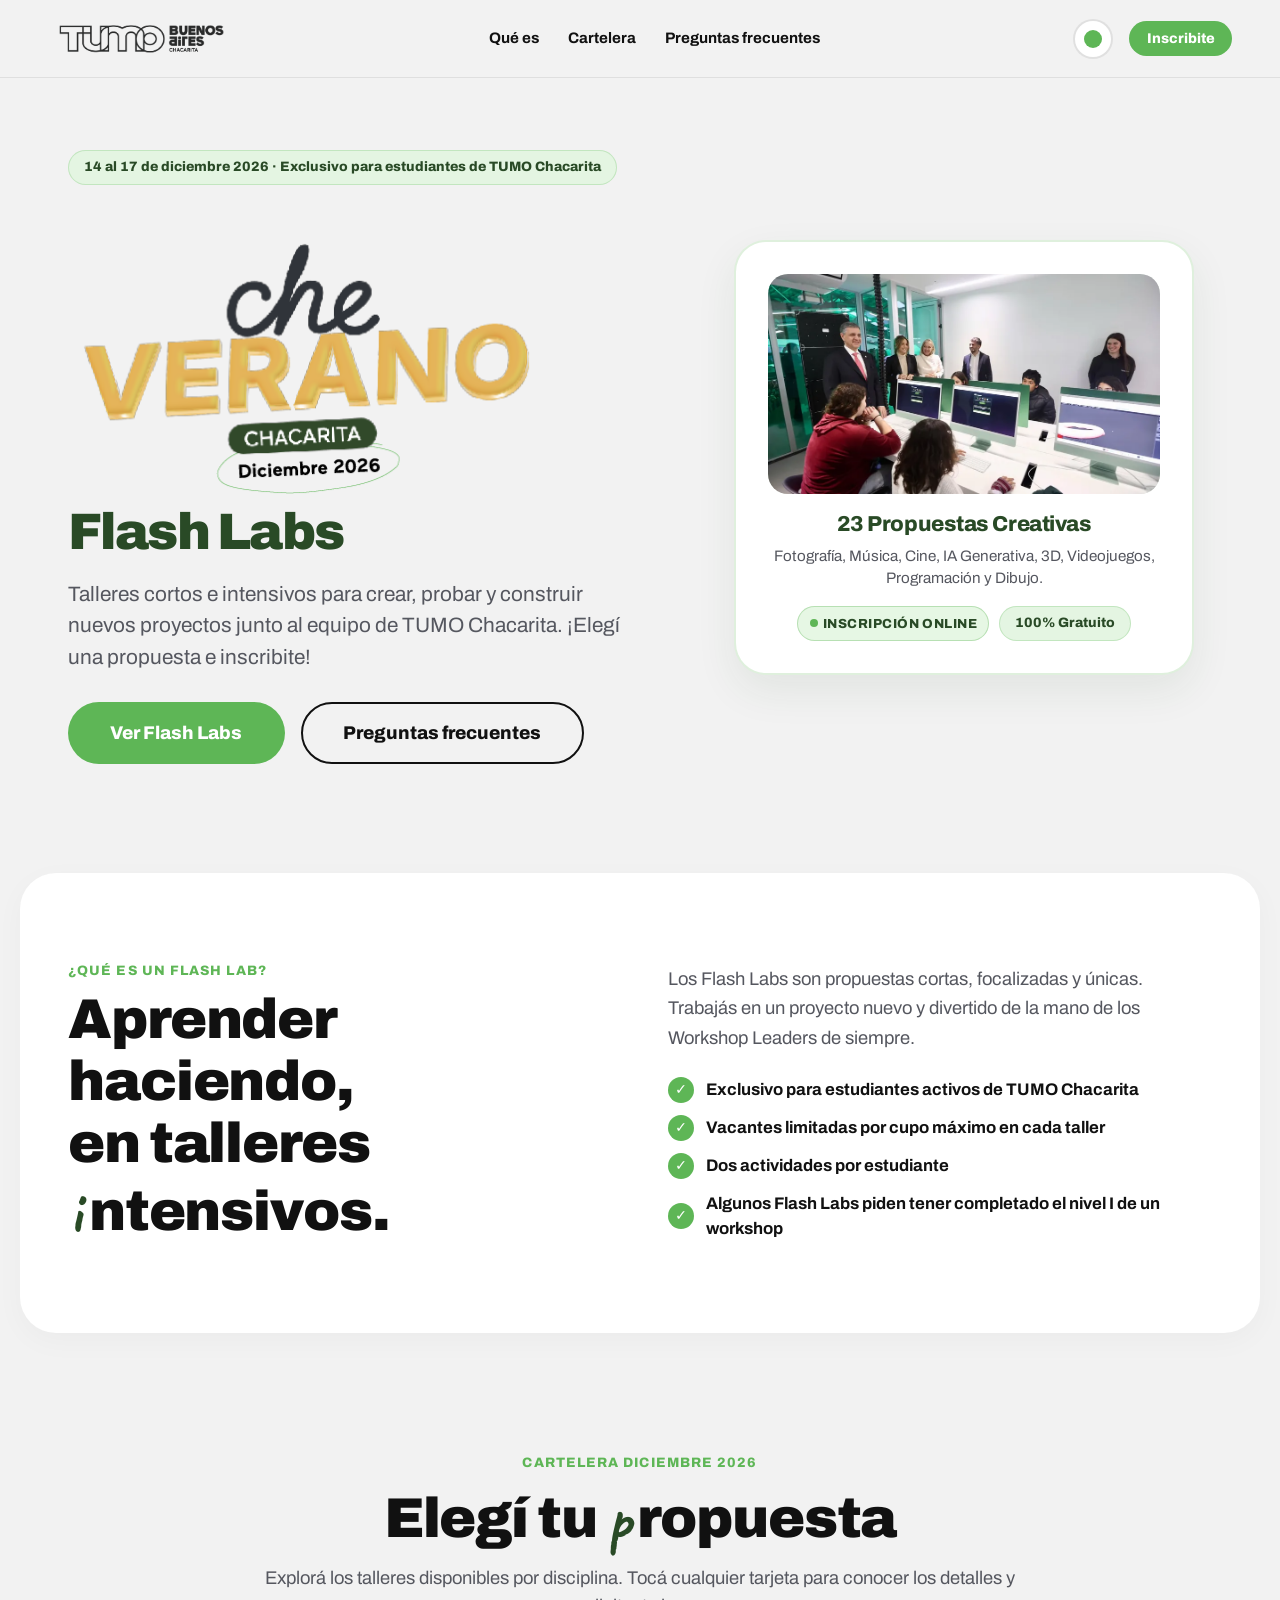
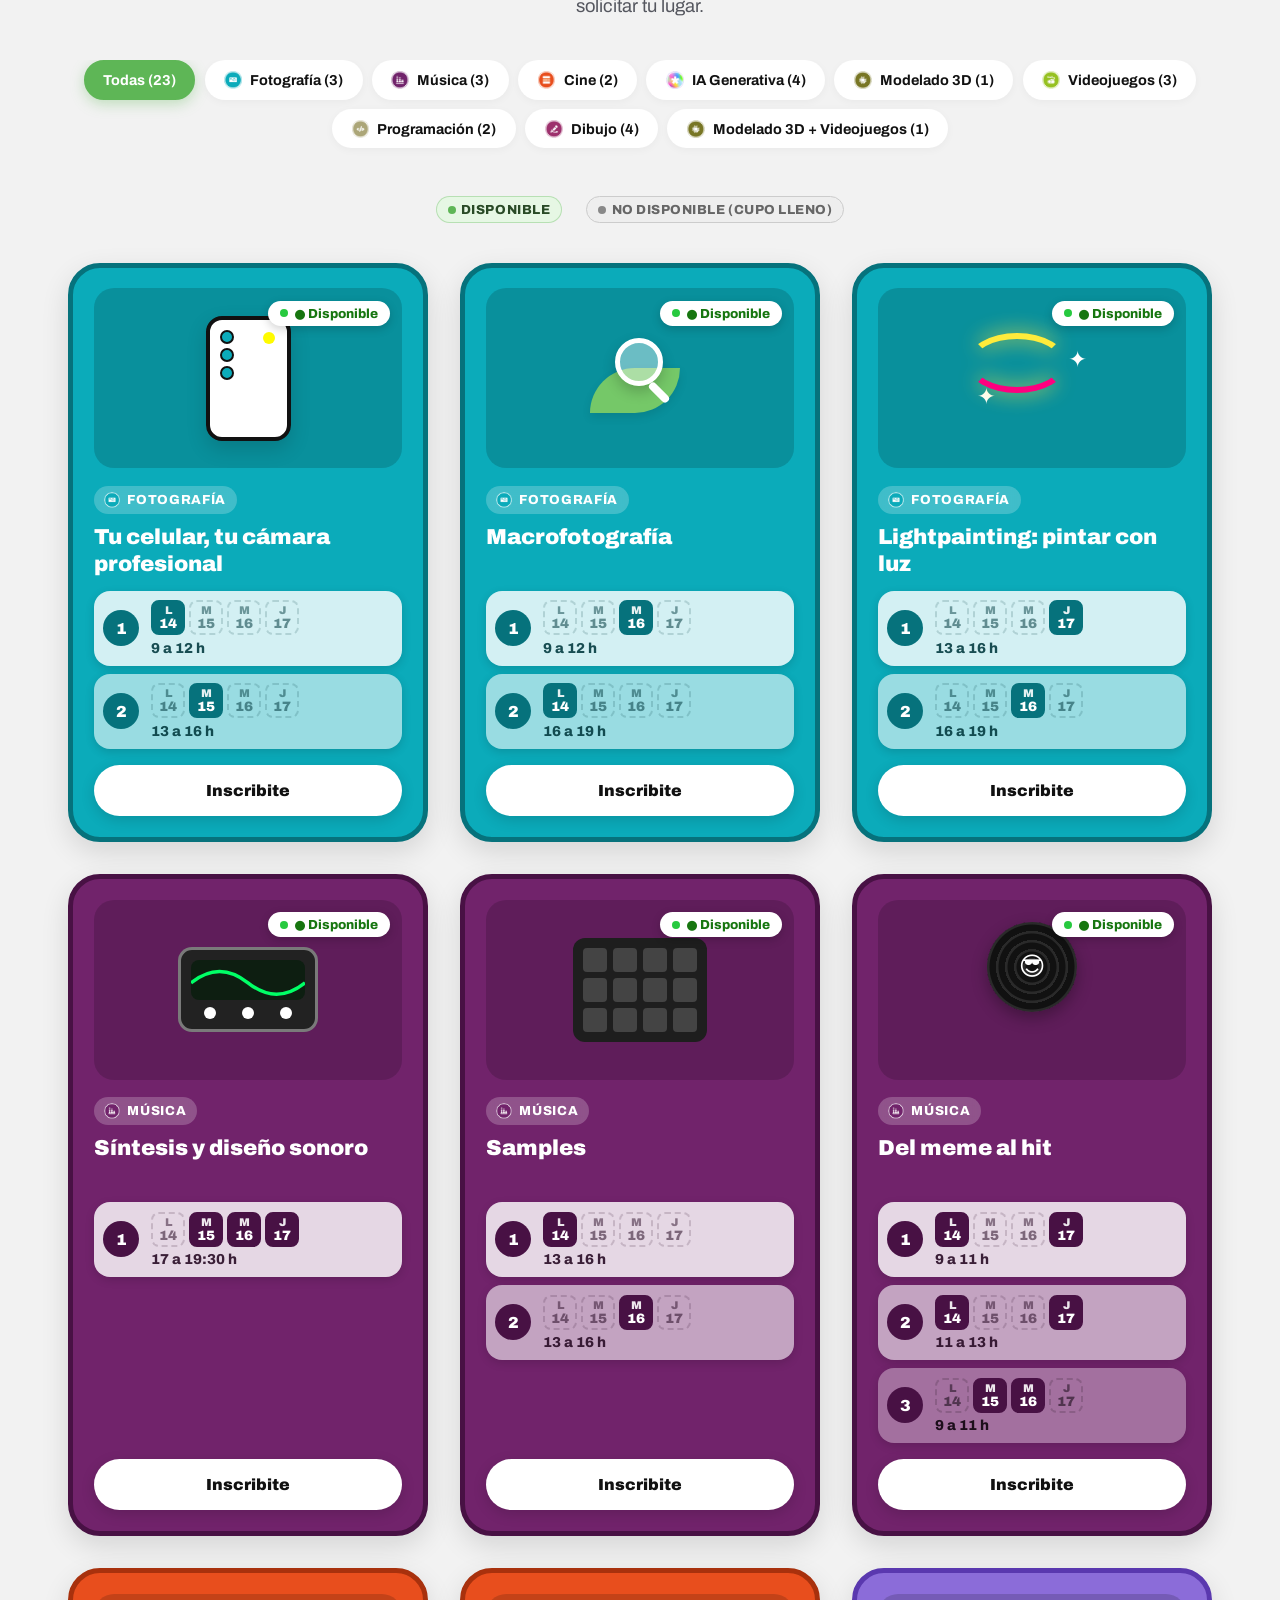
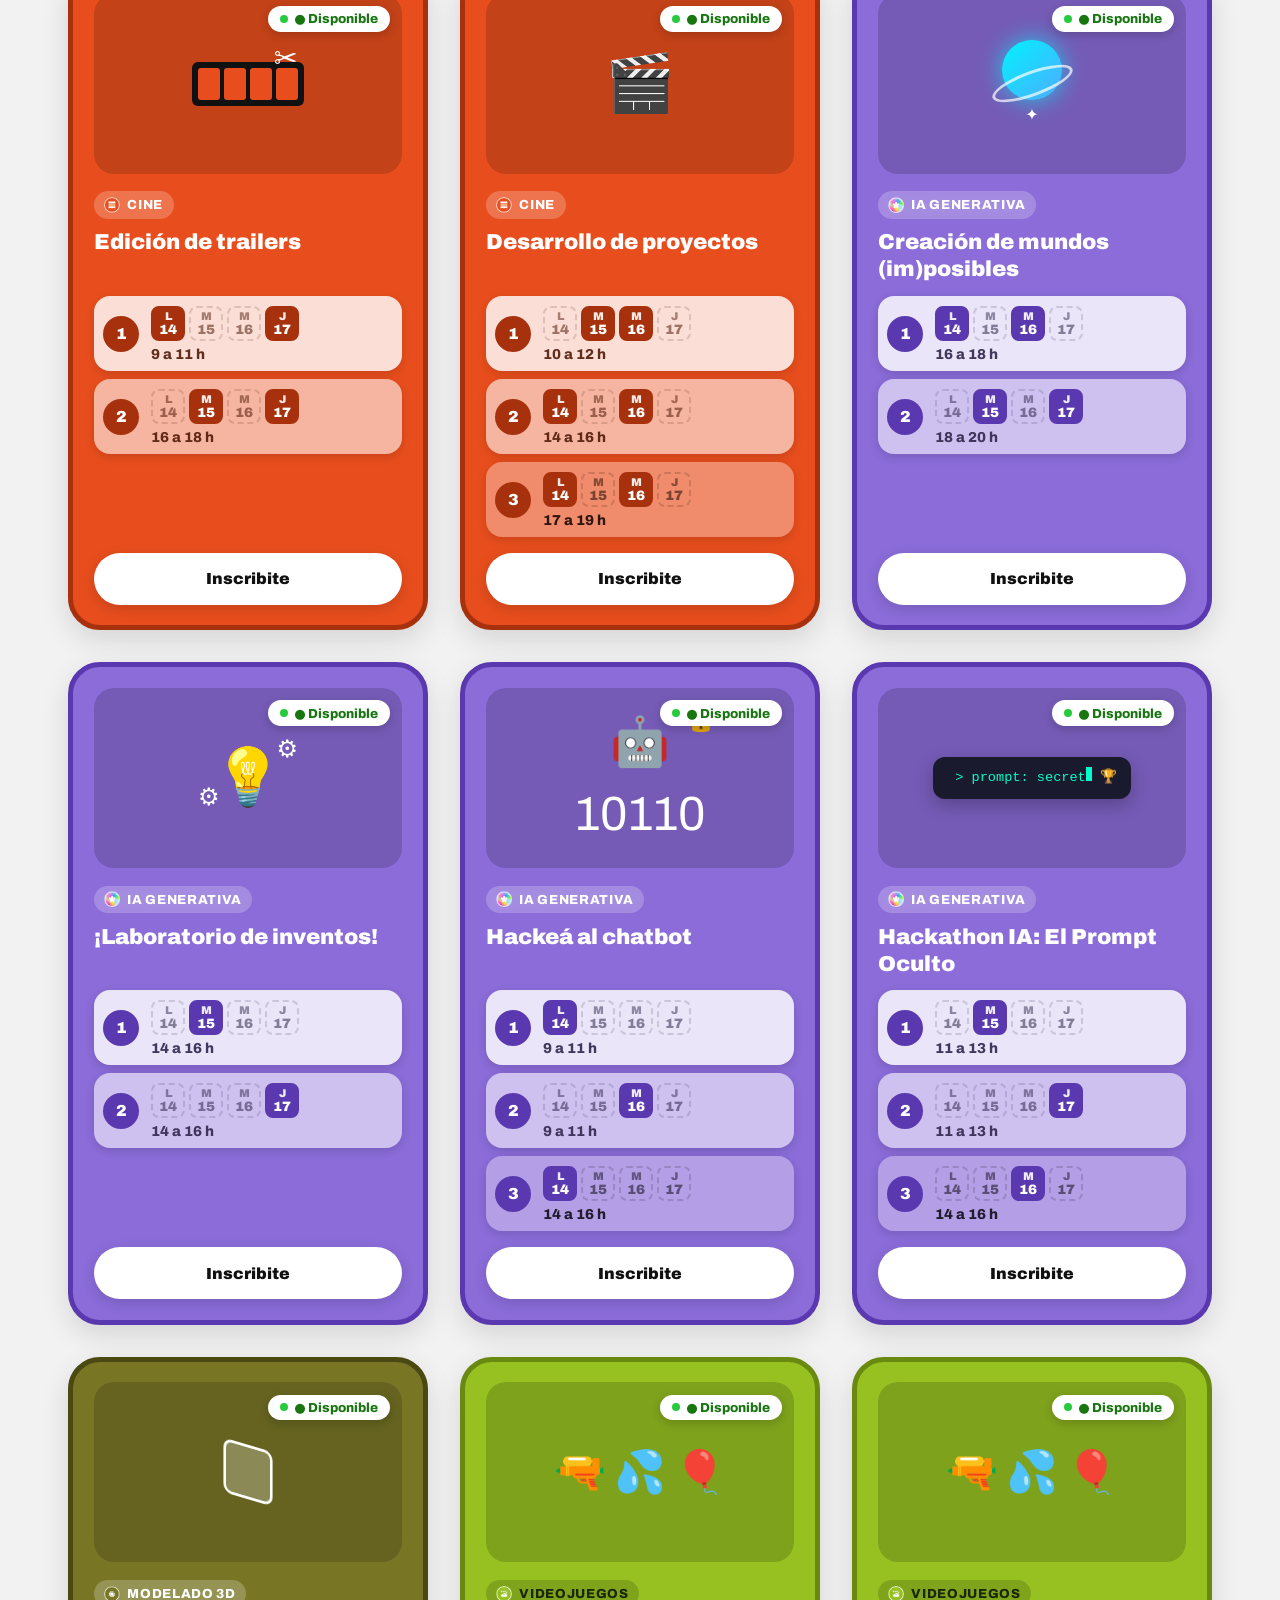
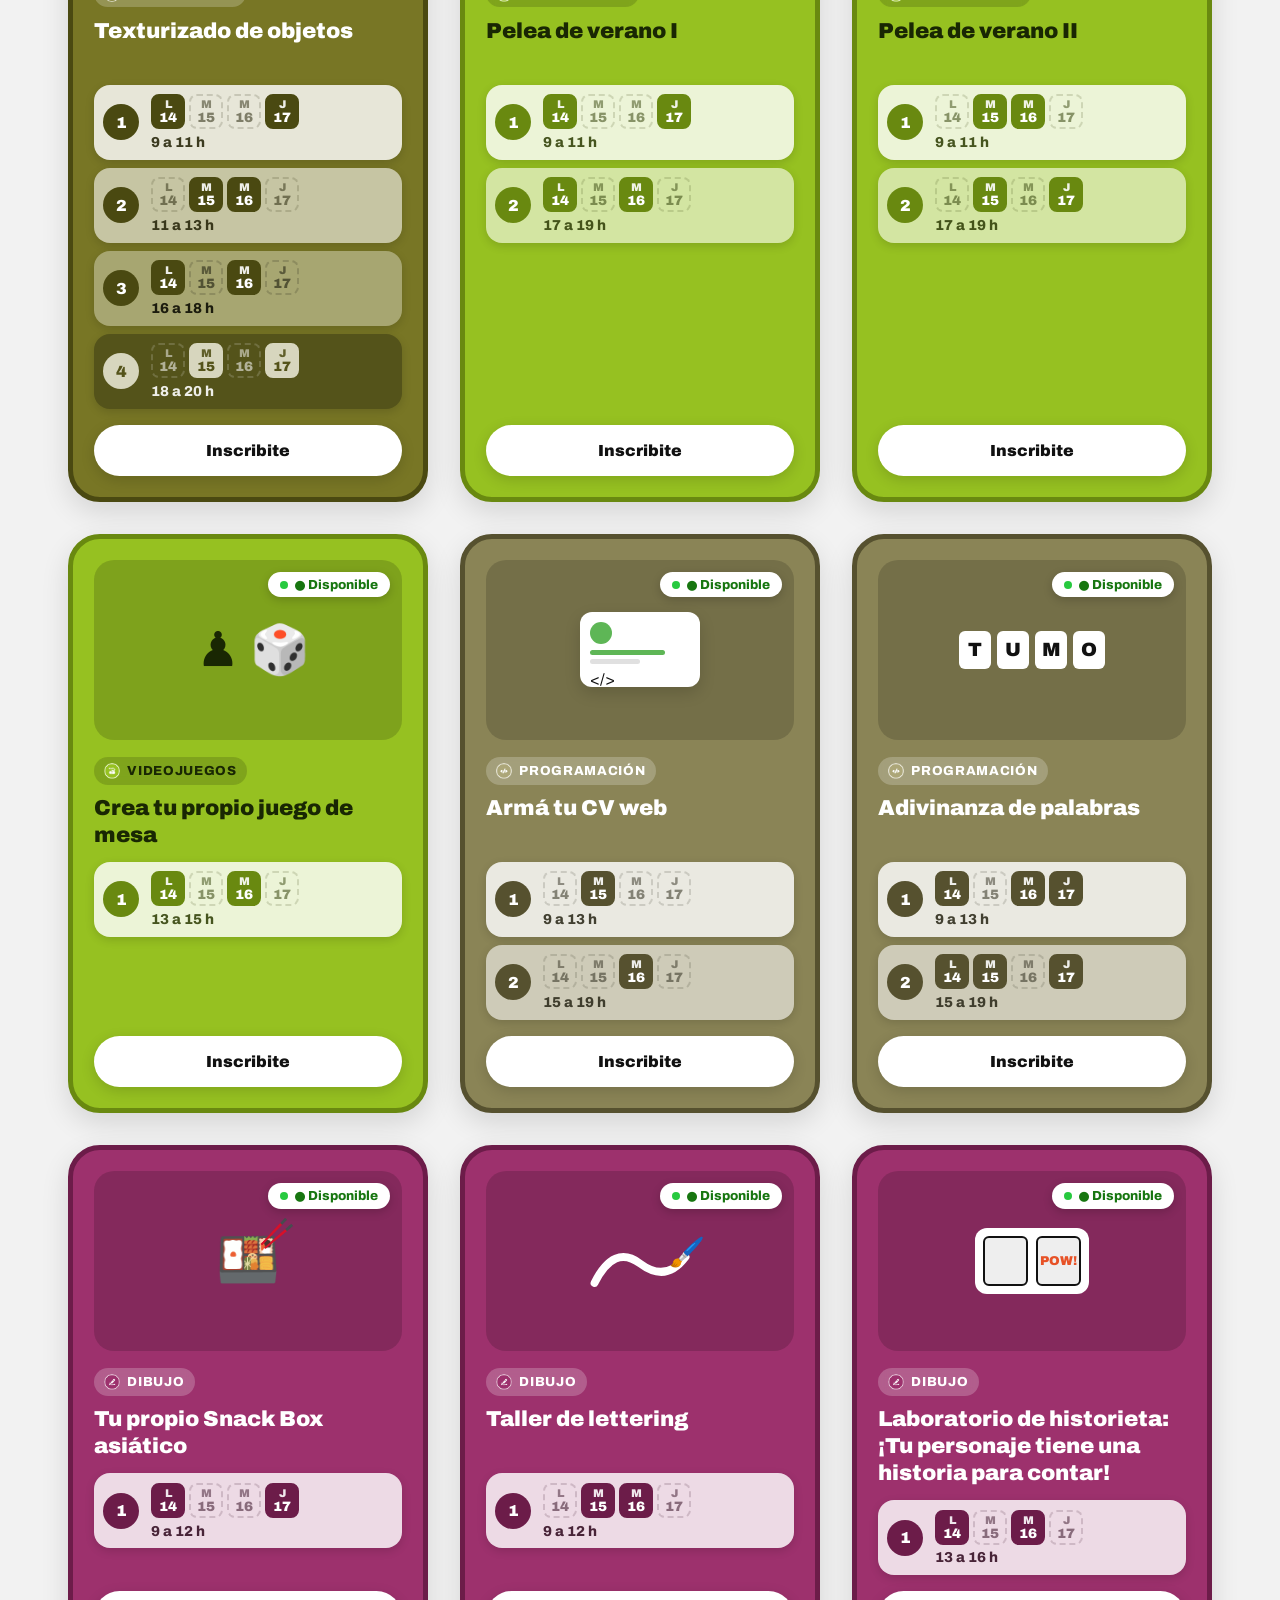
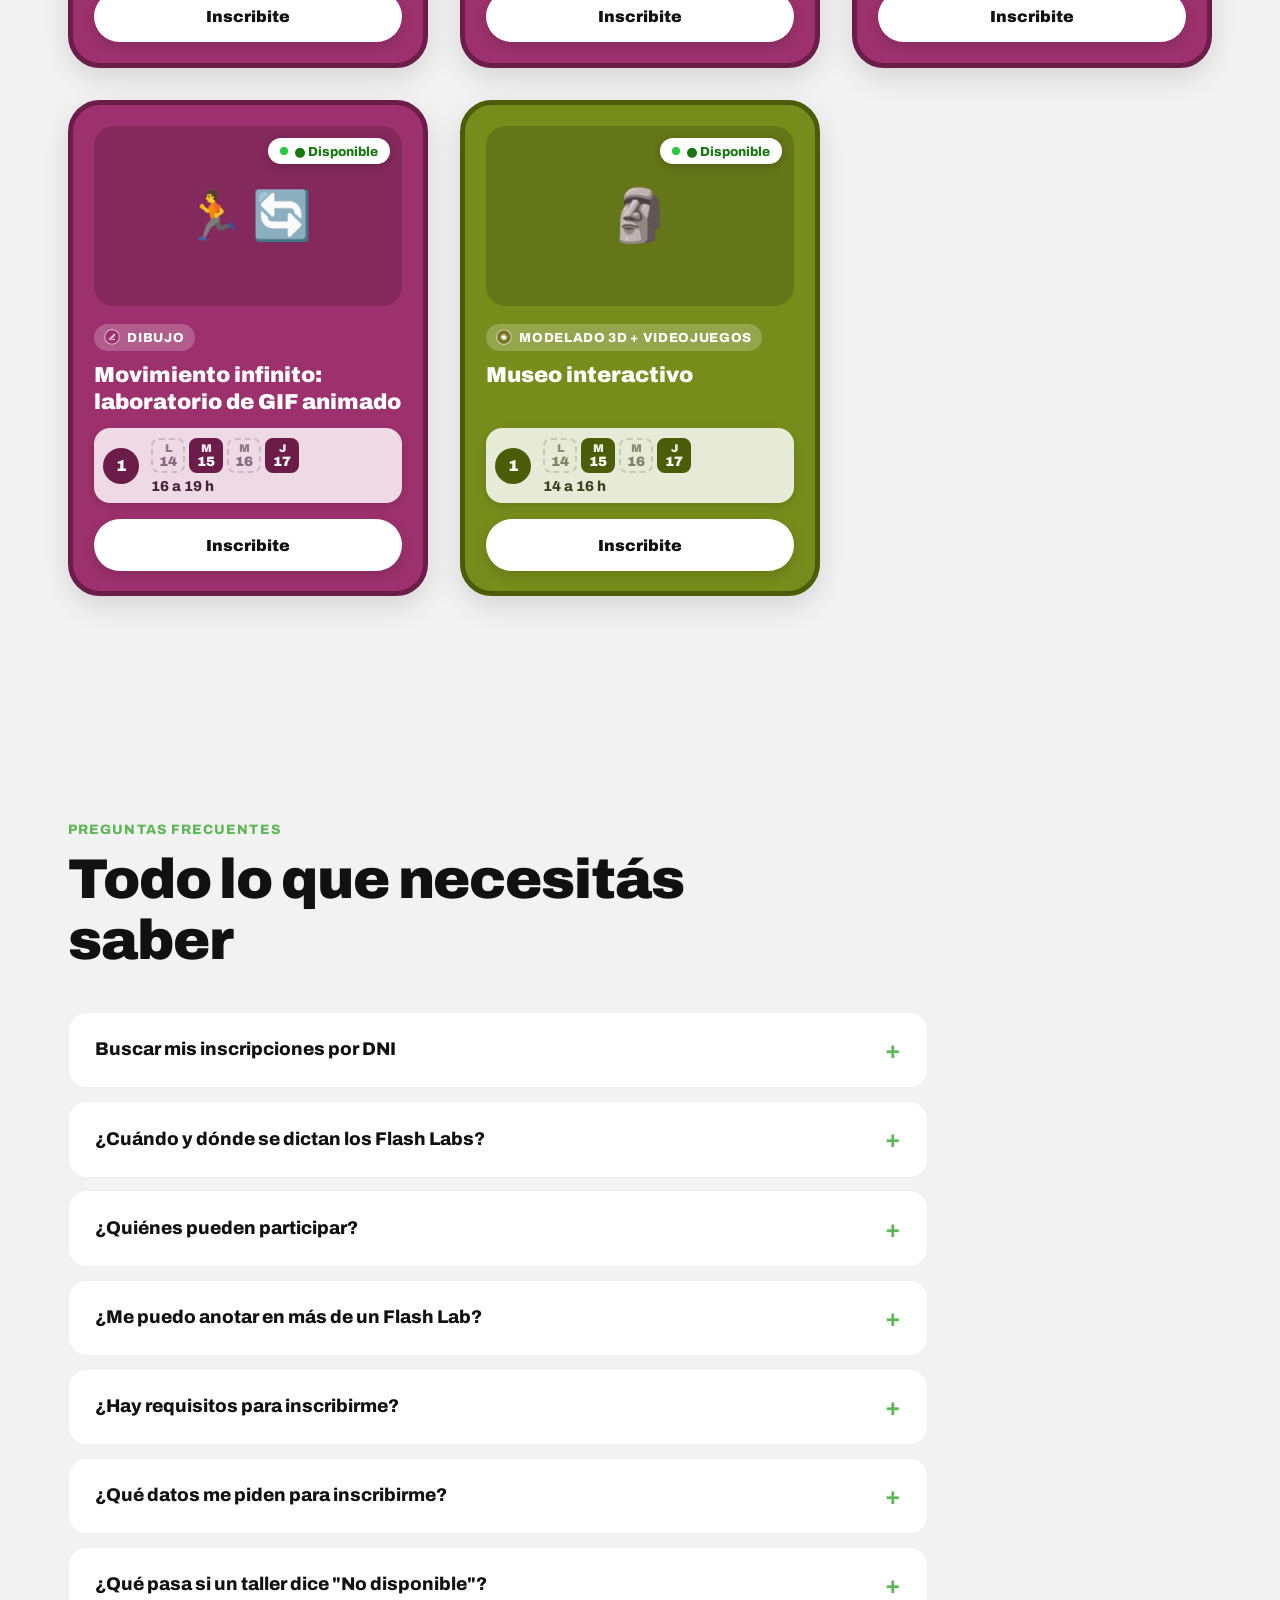
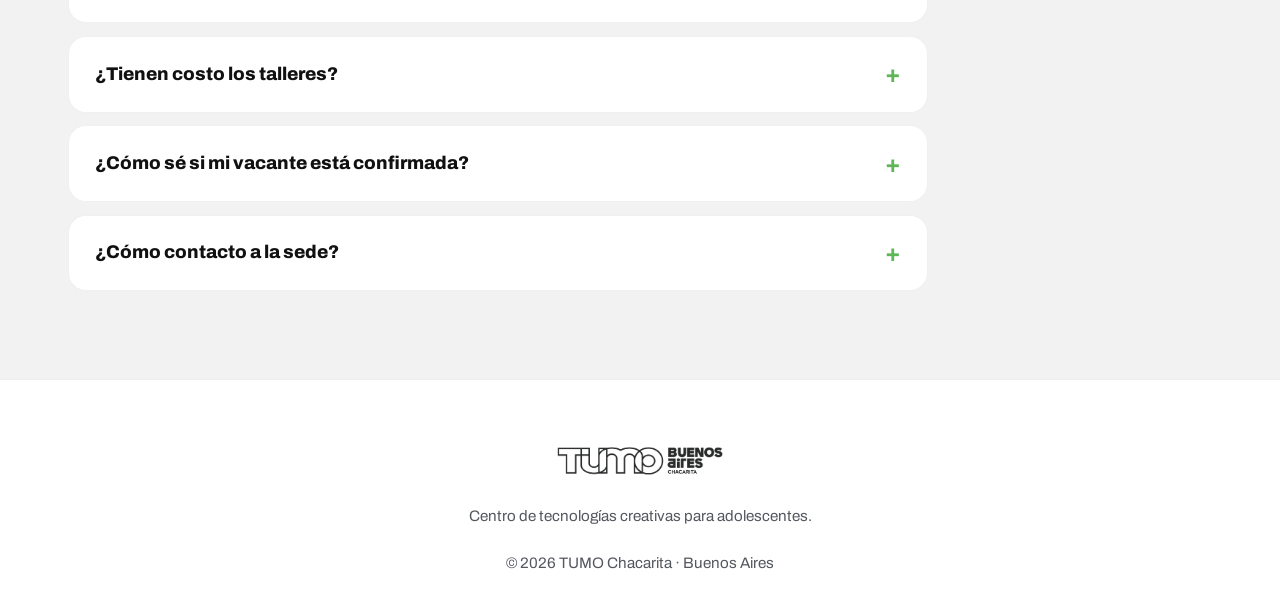
==== commit db21b801: "feat: comision buttons with day strip, favicon and Chacarita photo - Cards show one tinted button pe" ====
--- a/index.html
+++ b/index.html
@@ -5,9 +5,12 @@
     <meta name="viewport" content="width=device-width, initial-scale=1.0">
     <title>Flash Labs Diciembre 2026 · TUMO Chacarita</title>
     <meta name="description" content="Flash Labs de diciembre en TUMO Chacarita: talleres cortos de tecnología y creatividad para adolescentes. Elegí tu propuesta e inscribite.">
+    <link rel="preconnect" href="https://script.google.com">
+    <link rel="preconnect" href="https://script.googleusercontent.com" crossorigin>
     <link rel="preconnect" href="https://fonts.googleapis.com">
     <link rel="preconnect" href="https://fonts.gstatic.com" crossorigin>
     <link href="https://fonts.googleapis.com/css2?family=Archivo:wght@400;500;700;800;900&family=Caveat:wght@700&display=swap" rel="stylesheet">
+    <link rel="icon" href="favicon.svg" type="image/svg+xml">
     <link rel="stylesheet" href="style.css">
     <script src="theme.js"></script>
 </head>
@@ -55,15 +58,10 @@
             <!-- Vista destacada en el Hero -->
             <div class="hero__art">
                 <div class="hero__card-preview">
-                    <div class="hero__preview-art">
-                        <div class="art-genai">
-                            <span class="art-genai__sparkle">✦</span>
-                            <div class="art-genai__nodes">
-                                <span class="art-genai__node"></span>
-                                <span class="art-genai__node"></span>
-                                <span class="art-genai__node"></span>
-                            </div>
-                        </div>
+                    <div class="hero__preview-art hero__preview-art--photo">
+                        <img src="img/propuestas-creativas.webp" width="880" height="587"
+                             alt="Estudiantes trabajando en computadoras en un aula de TUMO Chacarita"
+                             fetchpriority="high" decoding="async">
                     </div>
                     <h3 class="hero__preview-title">23 Propuestas Creativas</h3>
                     <p style="color: var(--muted); font-size: 0.95rem; margin-bottom: 1rem;">
@@ -123,13 +121,6 @@
             <div class="cards" data-lab-cards aria-busy="true">
                 <p class="cartelera-msg">Cargando propuestas de talleres…</p>
             </div>
-        </section>
-
-        <!-- BANNER CTA -->
-        <section class="cta" id="inscripcion">
-            <h2>Asegurá tu lugar en TUMO Chacarita</h2>
-            <p>Cada taller tiene un límite de participantes máximos. Elegí tu actividad favorita en la cartelera antes de que se completen las vacantes.</p>
-            <a href="#actividades" class="btn btn--light btn--lg">Explorar la cartelera</a>
         </section>
 
         <!-- PREGUNTAS FRECUENTES -->
@@ -163,7 +154,7 @@
 
                 <details>
                     <summary>¿Quiénes pueden participar?</summary>
-                    <p>Son actividades exclusivas para estudiantes activos de TUMO Chacarita que tengan al menos una disciplina en estado "complete" u "on going".</p>
+                    <p>Cualquier estudiante activo de TUMO Chacarita. Algunos Flash Labs tienen requisitos: los explicamos más abajo.</p>
                 </details>
 
                 <details>
@@ -178,7 +169,7 @@
 
                 <details>
                     <summary>¿Qué datos me piden para inscribirme?</summary>
-                    <p>Tu nombre y apellido, DNI y tu <strong>correo electrónico de TUMO (@tumo.world)</strong>.</p>
+                    <p>Tu nombre y apellido, DNI y tu <strong>correo electrónico de TUMO (@tumo.world o @tumo.ar)</strong>.</p>
                 </details>
 
                 <details>
@@ -198,7 +189,7 @@
 
                 <details>
                     <summary>¿Cómo contacto a la sede?</summary>
-                    <p>Podés escribirnos a <a href="mailto:familias.chacarita@tumo.ar" style="color: var(--green-primary); font-weight: 700;">familias.chacarita@tumo.ar</a> o por WhatsApp al +54 9 11 5134-2592.</p>
+                    <p>Podés escribirnos a <a href="mailto:familias.chacarita@tumo.ar" style="color: var(--green-primary); font-weight: 700;">familias.chacarita@tumo.ar</a> o preguntarle a tu coach.</p>
                 </details>
             </div>
         </section>
--- a/style.css
+++ b/style.css
@@ -274,6 +274,14 @@
     margin-bottom: 1.2rem;
     overflow: hidden;
     position: relative;
+}
+.hero__preview-art--photo img {
+    position: absolute;
+    inset: 0;
+    width: 100%;
+    height: 100%;
+    object-fit: cover;
+    object-position: 50% 40%;
 }
 .hero__preview-title {
     font-size: 1.35rem;
@@ -590,59 +598,108 @@
     padding: 0;
 }
 
-/* Horarios en píldoras blancas sólidas */
-.card__times {
-    display: flex;
-    flex-wrap: wrap;
-    gap: 0.4rem;
-    margin-bottom: 0.8rem;
-}
-.card__time-pill {
-    display: inline-flex;
-    align-items: center;
-    gap: 0.4em;
-    background: #ffffff;
-    color: #111111;
-    font: 800 0.8rem var(--font);
-    padding: 0.4em 0.85em;
-    border-radius: var(--radius);
-    box-shadow: 0 2px 6px rgba(0, 0, 0, 0.08);
-}
 .icon-clock {
     width: 14px;
     height: 14px;
 }
 
-/* Días de cursada en fichas de calendario (JUE 10, VIE 11...) */
-.card__days {
-    display: flex;
-    gap: 0.4rem;
-    margin-bottom: 1.2rem;
-}
-.card__day {
-    flex: 1;
-    background: rgba(255, 255, 255, 0.22);
-    border-radius: 12px;
-    padding: 0.35rem 0.2rem;
-    text-align: center;
+/* Comisiones: one button per comision, tinted from the discipline color */
+.card__coms {
+    display: grid;
+    gap: 0.5rem;
+    margin-bottom: 1rem;
+}
+.card__com {
+    --com-mix: 18%;
+    --com-bg: color-mix(in srgb, var(--card-bg) var(--com-mix), #ffffff);
+    --com-ink: color-mix(in srgb, var(--card-bg) 35%, #000000);
+    --com-num: var(--card-border);
+    display: flex;
+    align-items: center;
+    gap: 0.75rem;
+    min-height: 56px;
+    padding: 0.6rem 0.9rem 0.6rem 0.6rem;
+    border-radius: 16px;
+    background: var(--com-bg);
+    color: var(--com-ink);
+    text-decoration: none;
+    box-shadow: 0 3px 10px rgba(0, 0, 0, 0.14);
+    transition: transform 0.15s ease, box-shadow 0.15s ease;
+}
+.card__com--1 { --com-mix: 42%; }
+.card__com--2 { --com-mix: 65%; --com-ink: color-mix(in srgb, var(--card-bg) 12%, #000000); }
+.card__com--3 {
+    --com-bg: color-mix(in srgb, var(--card-bg) 70%, #000000);
+    --com-ink: #ffffff;
+    --com-num: color-mix(in srgb, var(--card-bg) 30%, #ffffff);
+    --com-num-ink: var(--com-bg);
+}
+a.card__com:hover,
+a.card__com:focus-visible {
+    transform: translateY(-2px);
+    box-shadow: 0 8px 18px rgba(0, 0, 0, 0.22);
+}
+a.card__com:focus-visible {
+    outline: 3px solid #ffffff;
+    outline-offset: 2px;
+}
+.card__com-num {
+    flex: none;
+    display: grid;
+    place-items: center;
+    width: 36px;
+    height: 36px;
+    border-radius: 50%;
+    background: var(--com-num);
+    color: var(--com-num-ink, #ffffff);
+    font: 900 1rem var(--font);
+}
+.card__com-text {
     display: flex;
     flex-direction: column;
-    align-items: center;
-    backdrop-filter: blur(4px);
-}
-.card--videojuegos .card__day {
-    background: rgba(0, 0, 0, 0.14);
-    color: #192703;
-}
-.card__day small {
-    font-size: 0.65rem;
-    font-weight: 800;
-    text-transform: uppercase;
+    line-height: 1.2;
+}
+.card__com-text {
+    gap: 0.3rem;
+}
+.card__com-text small {
+    font: 800 0.9rem var(--font);
     opacity: 0.9;
 }
-.card__day b {
-    font-size: 1.05rem;
-    font-weight: 900;
+
+/* Days as a fixed L M M J strip of the 4 event days */
+.com-strip {
+    display: flex;
+    gap: 4px;
+}
+.com-day {
+    display: flex;
+    flex-direction: column;
+    align-items: center;
+    width: 34px;
+    padding: 2px 0;
+    border-radius: 8px;
+    border: 2px dashed color-mix(in srgb, currentColor 30%, transparent);
+    line-height: 1.05;
+    opacity: 0.55;
+}
+.com-day small {
+    font: 900 0.7rem var(--font);
+}
+.com-day b {
+    font: 900 0.85rem var(--font);
+}
+.com-day.is-on {
+    opacity: 1;
+    border: 2px solid var(--com-num);
+    background: var(--com-num);
+    color: var(--com-num-ink, #ffffff);
+}
+.card__com.is-full {
+    filter: grayscale(1);
+    opacity: 0.6;
+    cursor: not-allowed;
+    box-shadow: none;
 }
 
 /* Botón inferior blanco sólido estilo píldora TUMO */
@@ -1097,26 +1154,6 @@
 .foley-studio { display: flex; align-items: center; gap: 10px; font-size: 2.8rem; animation: foleyPulse 2s infinite ease-in-out; }
 @keyframes foleyPulse { 0%, 100% { transform: scale(0.95); } 50% { transform: scale(1.1); } }
 
-
-/* ---------- Banner CTA ---------- */
-.cta {
-    position: relative;
-    background: var(--green-primary);
-    color: var(--white);
-    padding: clamp(3rem, 7vw, 5rem) var(--gutter);
-    border-radius: 36px;
-    text-align: center;
-    max-width: var(--max);
-    margin: 4rem auto;
-    overflow: hidden;
-}
-.cta h2 { color: var(--white); margin-bottom: 1rem; }
-.cta p {
-    font-size: 1.2rem;
-    max-width: 50ch;
-    margin: 0 auto 2rem;
-    opacity: 0.95;
-}
 
 /* ---------- FAQ ---------- */
 .faq {
@@ -1667,4 +1704,13 @@
     .cards { grid-template-columns: 1fr; }
     .confirm__actions { flex-direction: column; }
     .confirm__actions .btn { width: 100%; }
-}
+    .lab-panel__facts { grid-template-columns: 1fr; }
+    .lab-panel .state { white-space: normal; }
+}
+
+.nav__actions .btn { white-space: nowrap; }
+.time-opt > span:not(.time-opt__spots) { text-wrap: balance; }
+.state--pending { background: #f0f0f0; color: #555555; }
+.state--pending::before { background: #bdbdbd; }
+.card__status-pill.state--pending { color: #555555; }
+.card__status-pill.state--pending::before { background: #bdbdbd; }
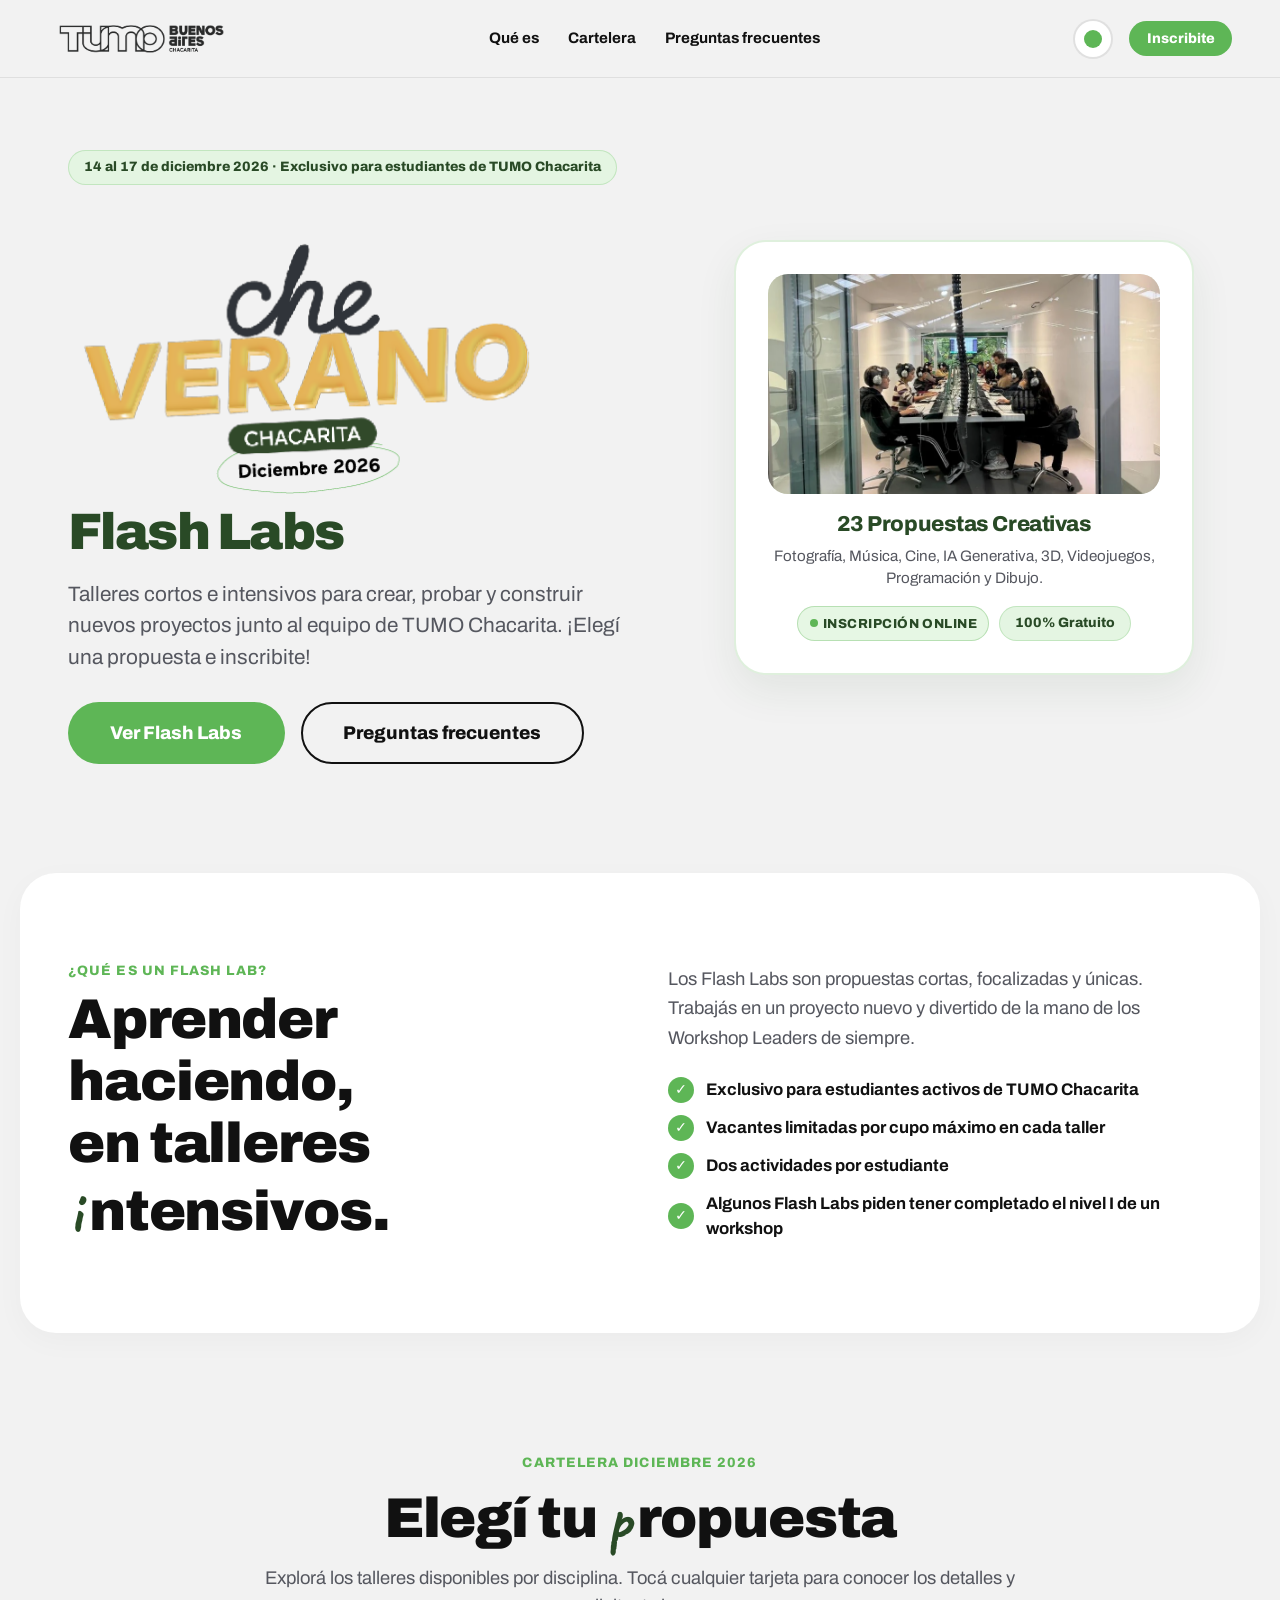
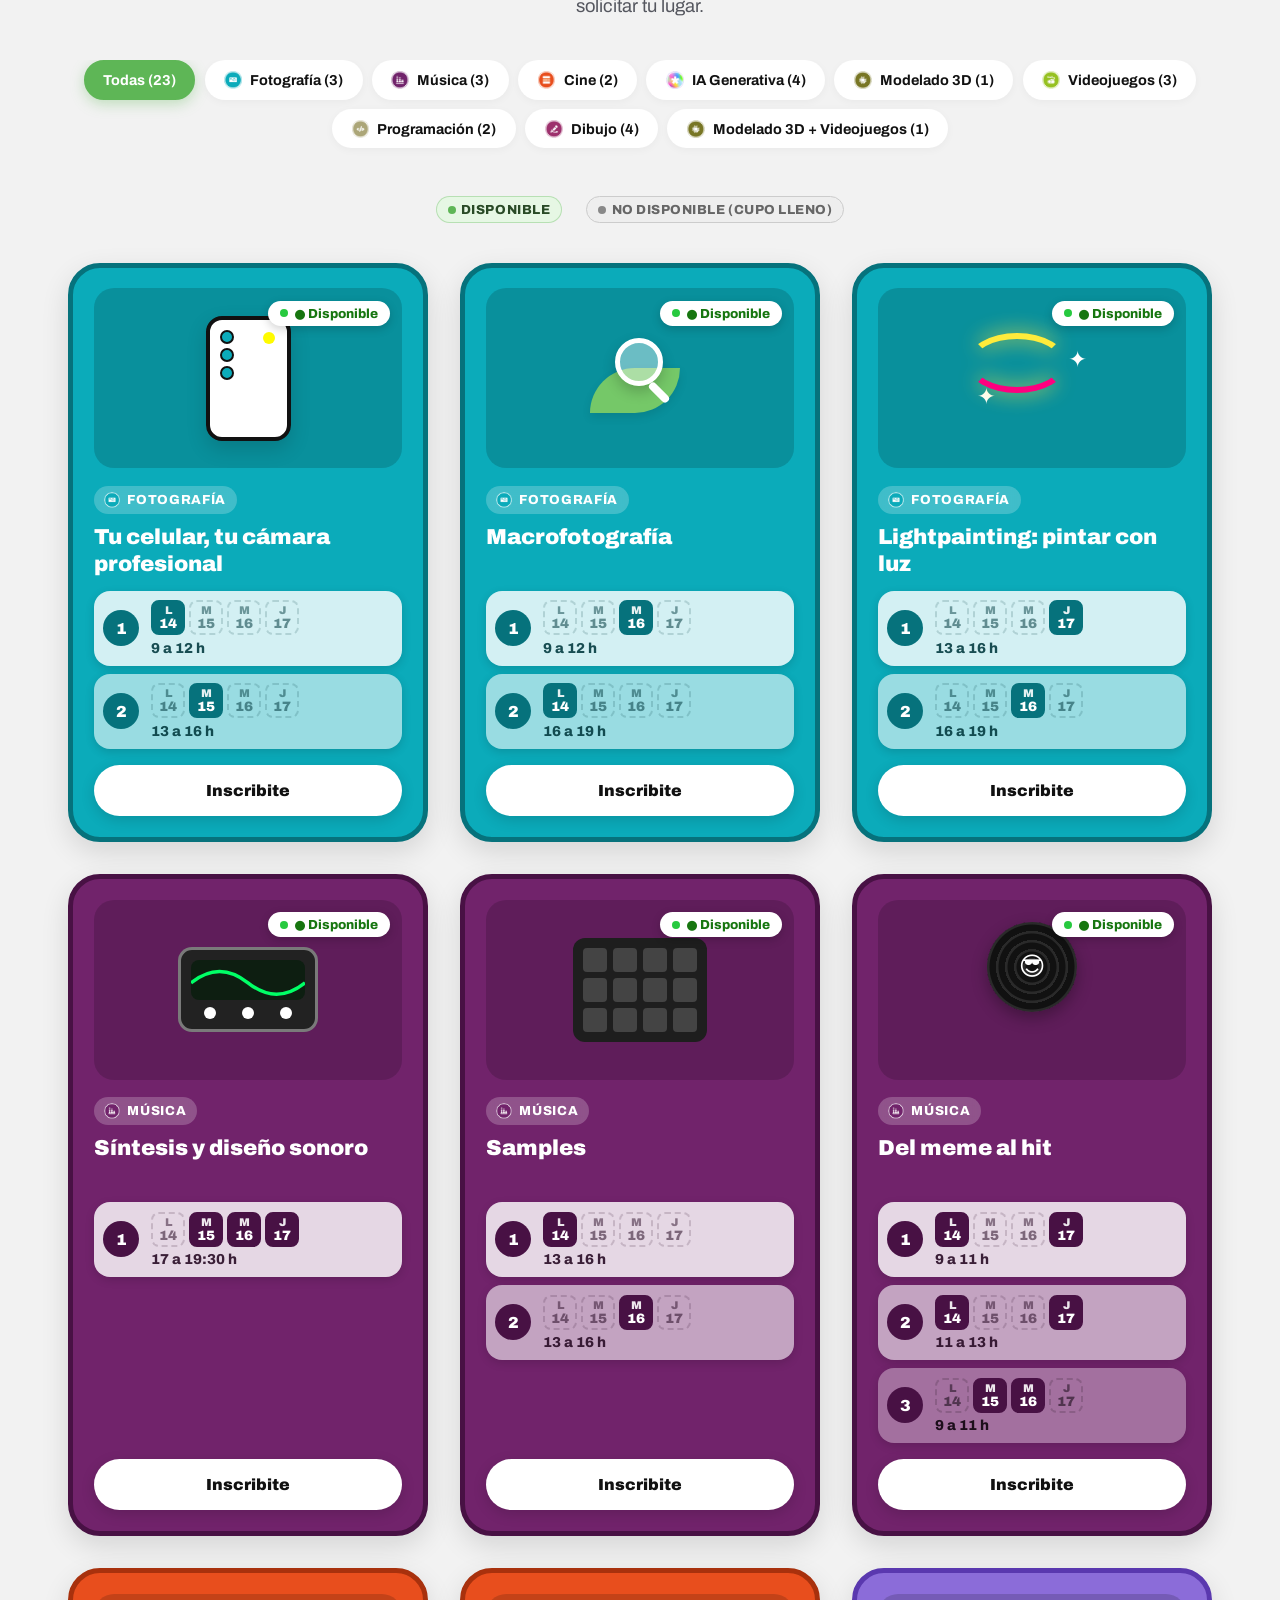
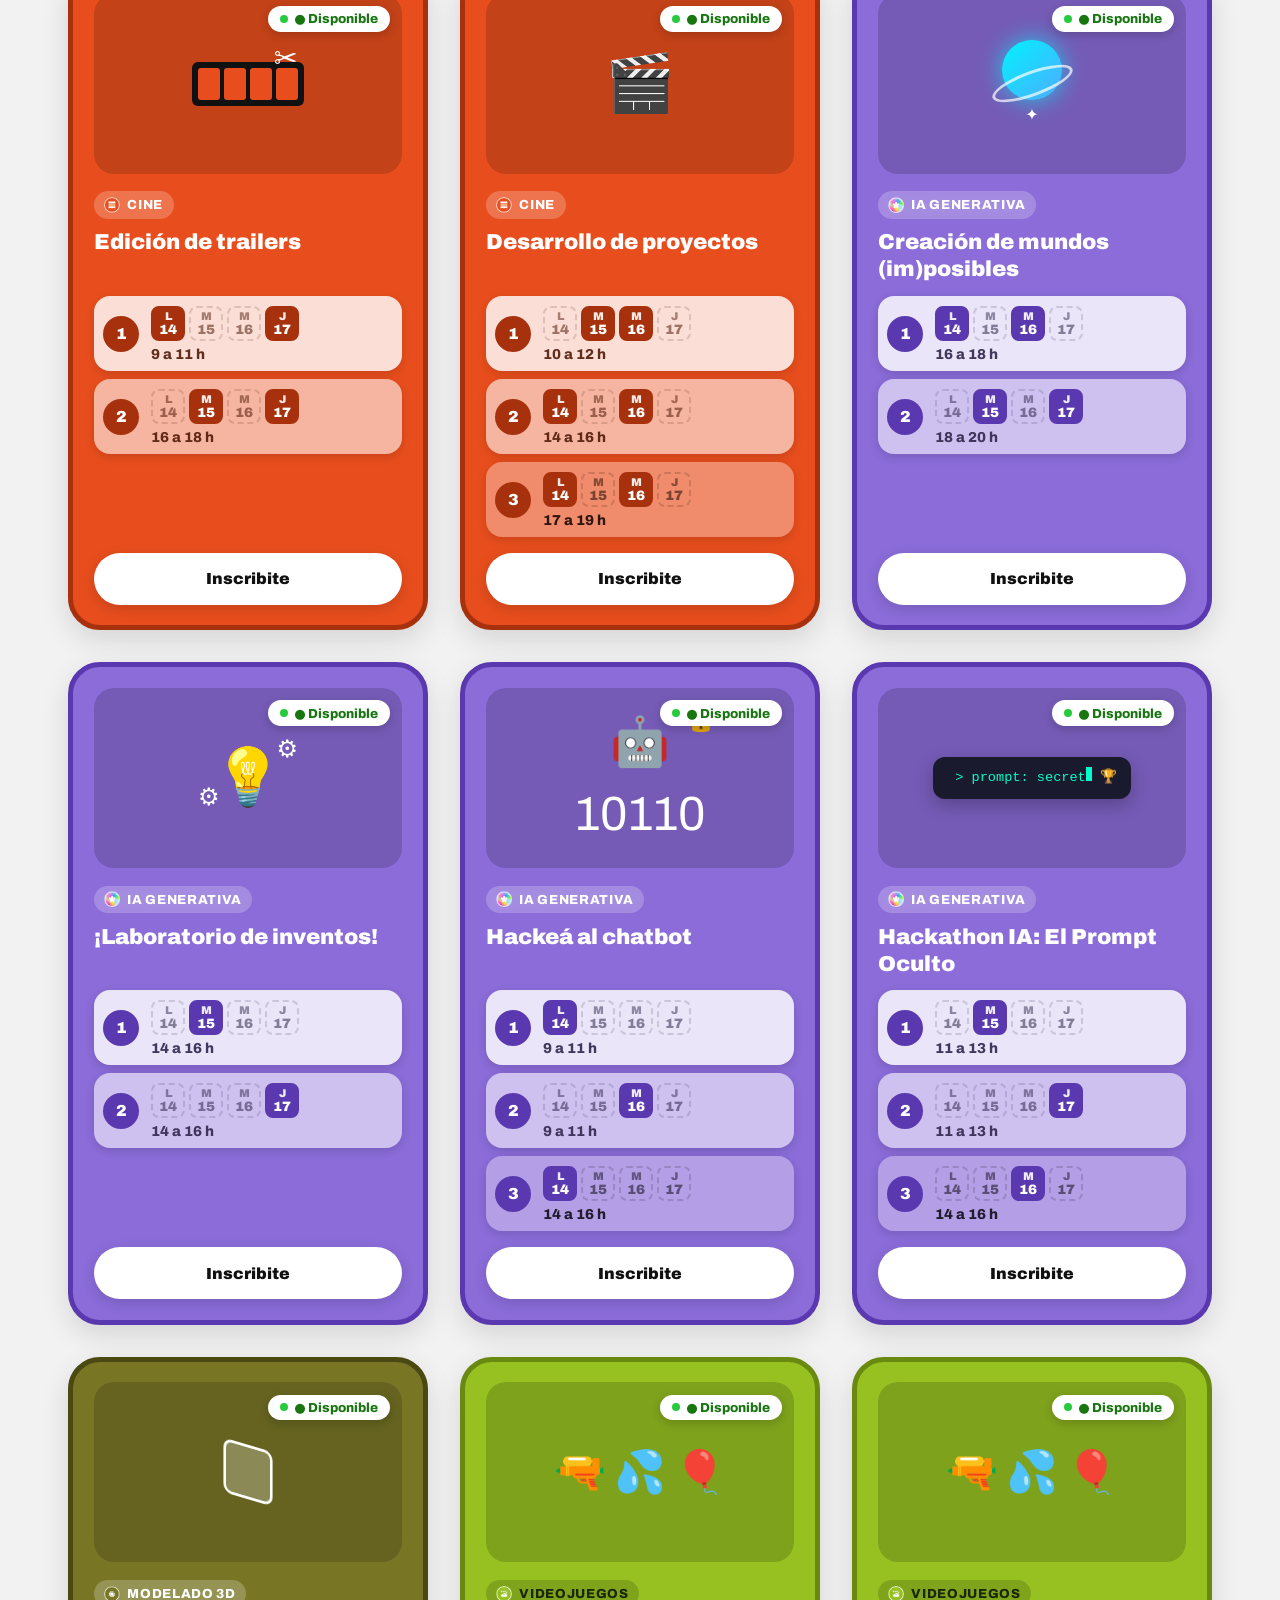
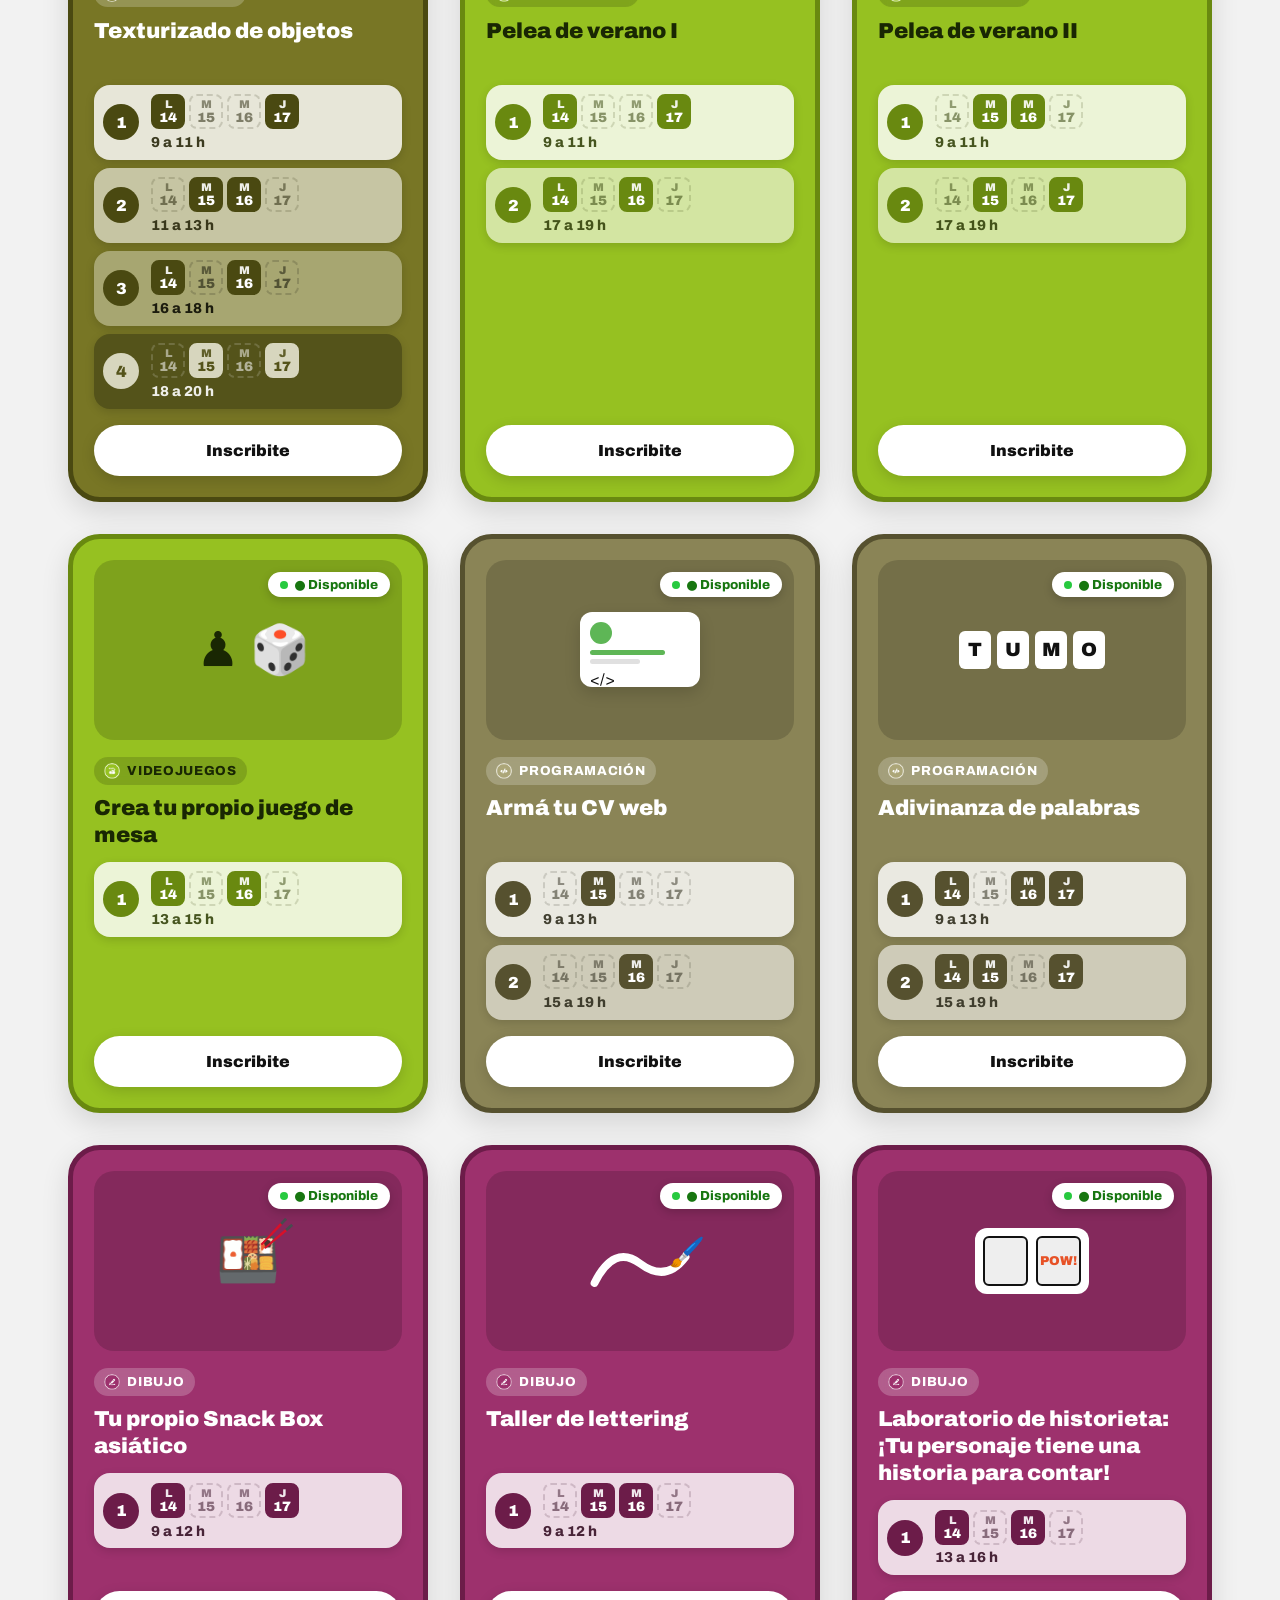
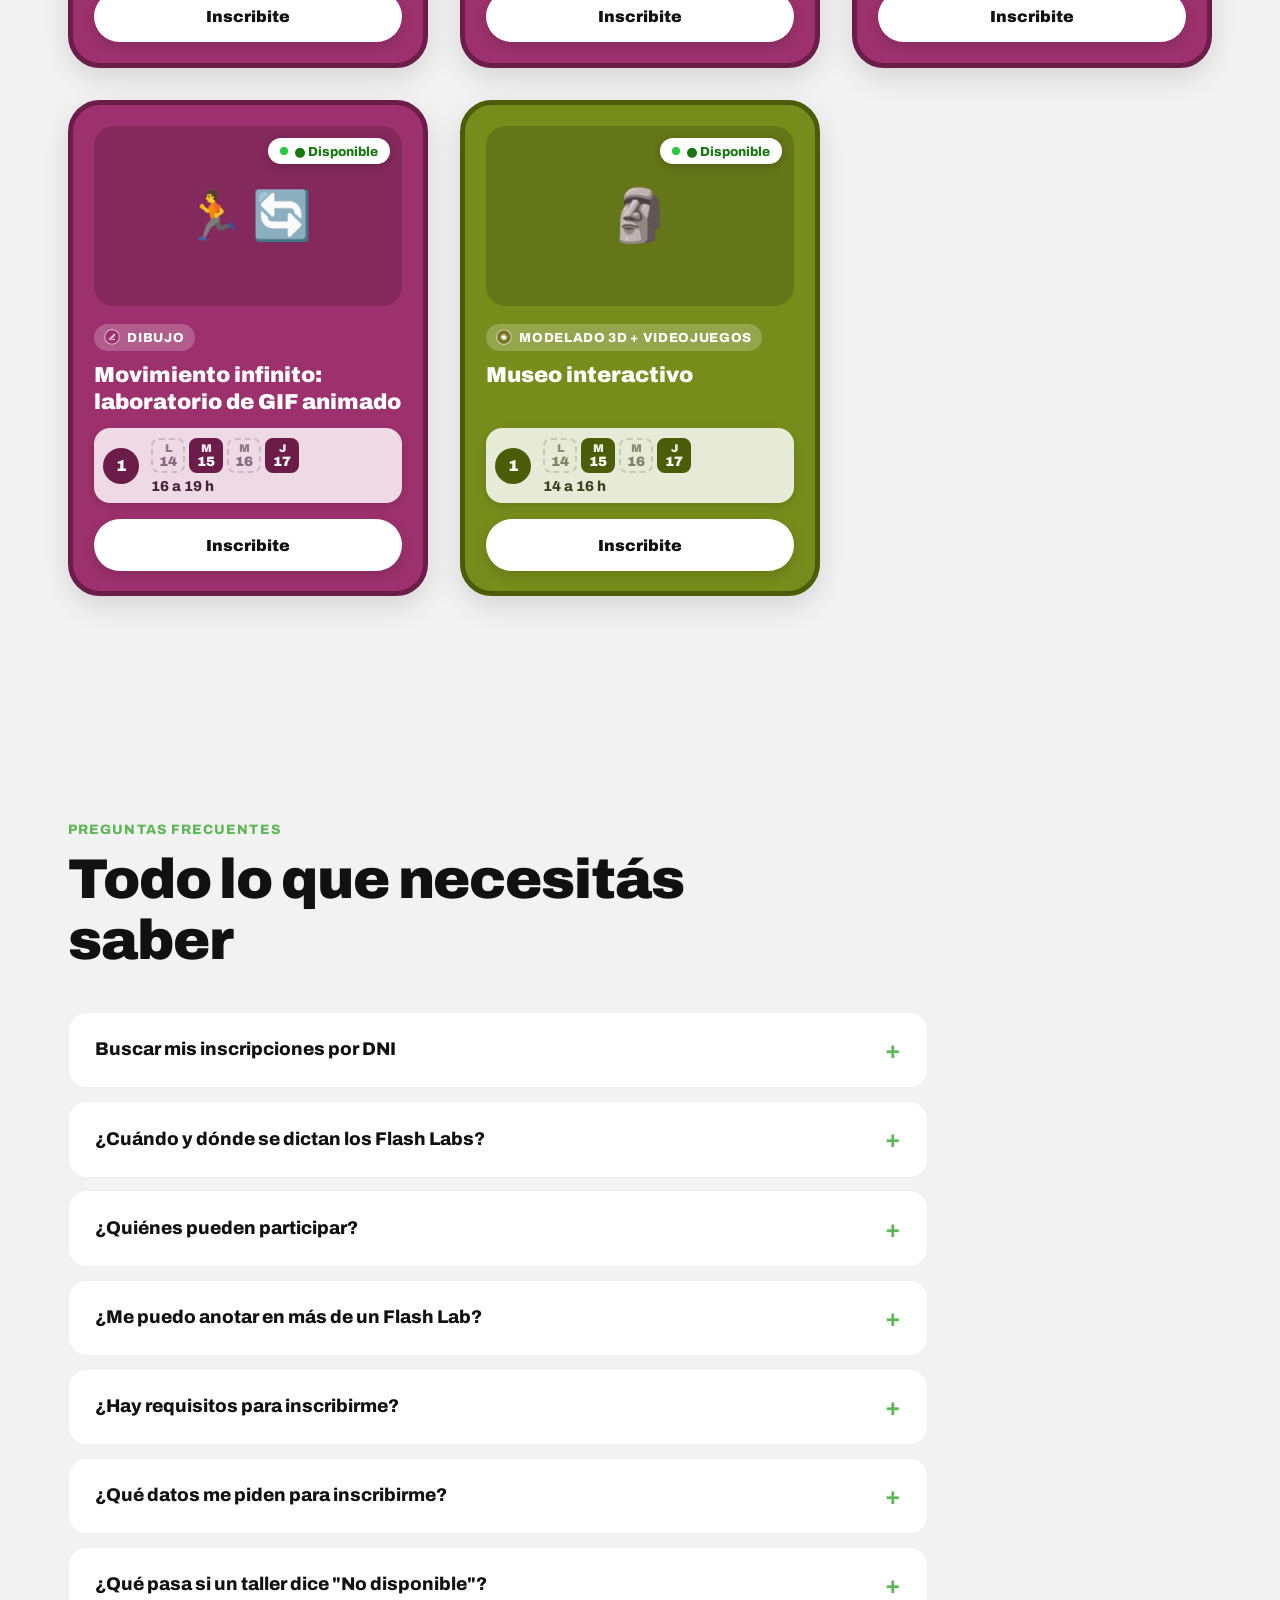
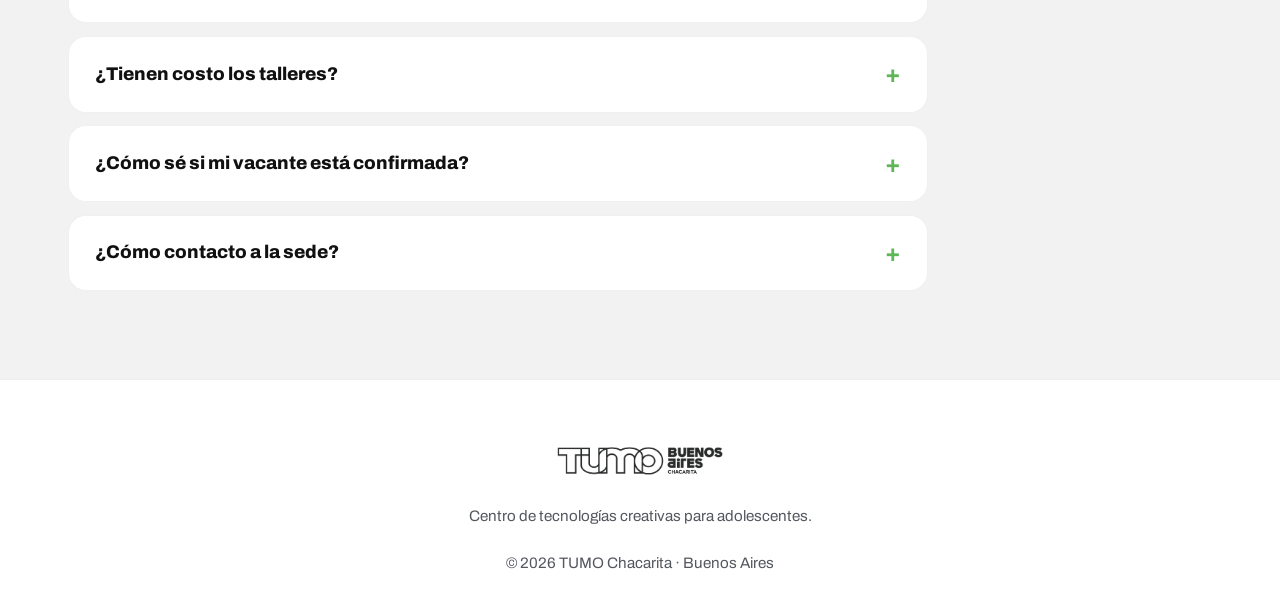
==== commit df13a236: "feat: expandable lab panel with comision selection and card-styled signup form - Card-styled lab det" ====
--- a/index.html
+++ b/index.html
@@ -11,8 +11,8 @@
     <link rel="preconnect" href="https://fonts.gstatic.com" crossorigin>
     <link href="https://fonts.googleapis.com/css2?family=Archivo:wght@400;500;700;800;900&family=Caveat:wght@700&display=swap" rel="stylesheet">
     <link rel="icon" href="favicon.svg" type="image/svg+xml">
-    <link rel="stylesheet" href="style.css">
-    <script src="theme.js"></script>
+    <link rel="stylesheet" href="style.css?v=20261126">
+    <script src="theme.js?v=20261126"></script>
 </head>
 <body>
 
@@ -59,8 +59,8 @@
             <div class="hero__art">
                 <div class="hero__card-preview">
                     <div class="hero__preview-art hero__preview-art--photo">
-                        <img src="img/propuestas-creativas.webp" width="880" height="587"
-                             alt="Estudiantes trabajando en computadoras en un aula de TUMO Chacarita"
+                        <img src="img/propuestas-creativas.webp" width="870" height="580"
+                             alt="Estudiantes con auriculares trabajando en computadoras con teclados MIDI en un aula de TUMO Chacarita"
                              fetchpriority="high" decoding="async">
                     </div>
                     <h3 class="hero__preview-title">23 Propuestas Creativas</h3>
@@ -198,32 +198,30 @@
 
     <!-- MODAL NATIVO DE DETALLE DE TALLER (<dialog>) -->
     <dialog class="lab-panel" data-lab-panel aria-labelledby="lab-panel-title">
-        <button class="lab-panel__close" data-lab-close aria-label="Cerrar modal">✕</button>
-        <div class="card__media" data-lab-media style="height: 190px; margin-top: 0.5rem;"></div>
-        <div class="lab-panel__body">
-            <p class="kicker" data-lab-kicker></p>
-            <h2 id="lab-panel-title" data-lab-title></h2>
-            <div data-lab-state></div>
-            <p class="lab-panel__intro" data-lab-intro style="color: var(--muted); line-height: 1.6;"></p>
-            
-            <div class="lab-panel__facts">
+        <button class="lab-panel__close" data-lab-close aria-label="Cerrar">✕</button>
+        <div class="lab-panel__main">
+            <div class="card__media lab-panel__media">
+                <div class="card__status-wrap" data-lab-status></div>
+                <div class="lab-panel__art" data-lab-media></div>
+            </div>
+            <div class="card__discipline-badge" data-lab-badge></div>
+            <h2 class="lab-panel__title" id="lab-panel-title" data-lab-title></h2>
+            <p class="lab-panel__meta" data-lab-kicker></p>
+            <p class="lab-panel__intro" data-lab-intro></p>
+        </div>
+        <div class="lab-panel__side">
+            <div>
+                <span class="lab-panel__label">Elegí tu comisión</span>
+                <div class="card__coms" data-lab-sched></div>
+            </div>
+            <div class="lab-panel__req" data-lab-req>
+                <span class="lab-panel__req-icon" aria-hidden="true" data-lab-req-icon></span>
                 <div>
-                    <span class="info__label">Comisiones (días y horario)</span>
-                    <div class="info__value" data-lab-sched></div>
-                </div>
-                <div>
-                    <span class="info__label">Participantes</span>
-                    <div class="info__value" data-lab-capacidad></div>
-                </div>
-                <div style="grid-column: 1 / -1;">
-                    <span class="info__label">Requisitos previos</span>
-                    <div class="info__value" data-lab-requisito></div>
-                </div>
-            </div>
-
-            <a href="inscripcion.html" class="btn btn--green btn--lg" data-lab-signup style="width: 100%; margin-top: 0.5rem;">
-                Inscribite
-            </a>
+                    <span class="lab-panel__label">Requisitos</span>
+                    <p data-lab-requisito></p>
+                </div>
+            </div>
+            <a class="btn card__btn is-disabled" aria-disabled="true" data-lab-signup>Elegí una comisión para inscribirte</a>
         </div>
     </dialog>
 
@@ -238,9 +236,9 @@
     </footer>
 
     <!-- SCRIPTS -->
-    <script src="config.js"></script>
-    <script src="data_de_labs.js"></script>
-    <script src="script.js"></script>
+    <script src="config.js?v=20261126"></script>
+    <script src="data_de_labs.js?v=20261126"></script>
+    <script src="script.js?v=20261126"></script>
 
 </body>
 </html>
--- a/style.css
+++ b/style.css
@@ -281,7 +281,7 @@
     width: 100%;
     height: 100%;
     object-fit: cover;
-    object-position: 50% 40%;
+    object-position: 50% 58%;
 }
 .hero__preview-title {
     font-size: 1.35rem;
@@ -1251,64 +1251,7 @@
     backdrop-filter: blur(6px);
 }
 
-.lab-panel {
-    max-width: 680px;
-    position: relative;
-}
-.lab-panel__close {
-    position: absolute;
-    top: 18px;
-    right: 18px;
-    width: 36px;
-    height: 36px;
-    border-radius: 50%;
-    border: none;
-    background: #f0f0f0;
-    cursor: pointer;
-    font-weight: 900;
-    font-size: 1.1rem;
-    display: grid;
-    place-items: center;
-    transition: background-color 0.15s ease;
-}
-.lab-panel__close:hover { background: #e0e0e0; }
-
-/* Botón de cierre del pop card de confirmación */
-.confirm__close {
-    position: absolute;
-    top: 16px;
-    right: 16px;
-    width: 32px;
-    height: 32px;
-    border-radius: 50%;
-    border: none;
-    background: #f0f0f0;
-    cursor: pointer;
-    font-weight: 900;
-    font-size: 1.1rem;
-    display: grid;
-    place-items: center;
-    transition: background-color 0.15s ease;
-}
-.confirm__close:hover { background: #e0e0e0; }
-
-html[data-theme="green"] .confirm__close {
-    background: #1b3318;
-    color: #ffffff;
-}
-html[data-theme="green"] .confirm__close:hover {
-    background: #254322;
-}
-
-.lab-panel__body { display: grid; gap: 1.2rem; margin-top: 1rem; }
-.lab-panel__facts {
-    display: grid;
-    grid-template-columns: 1fr 1fr;
-    gap: 1rem;
-    background: var(--bg-chacarita);
-    padding: 1.2rem;
-    border-radius: 18px;
-}
+
 .info__label {
     font-size: 0.78rem;
     text-transform: uppercase;
@@ -1324,110 +1267,6 @@
     color: var(--ink);
 }
 
-/* Pop Card de confirmación de horario */
-dialog.confirm {
-    text-align: center;
-    max-width: 460px;
-    width: 90%;
-    max-height: 88vh;
-    padding: 1.4rem 1.6rem;
-    border-radius: 24px;
-    margin: auto;
-    overflow-y: auto;
-    box-sizing: border-box;
-}
-dialog.confirm .kicker {
-    font-size: 0.78rem;
-    margin-bottom: 0.25rem;
-}
-dialog.confirm h2#confirm-title {
-    font-size: 1.25rem;
-    font-weight: 900;
-    line-height: 1.3;
-    margin: 0.2rem 0 0.8rem;
-    color: var(--ink);
-}
-.confirm__times-wrap {
-    margin: 0.6rem 0;
-    text-align: left;
-}
-.confirm__times {
-    display: grid;
-    gap: 0.45rem;
-    margin: 0.4rem 0 0.8rem;
-}
-.time-opt {
-    display: flex;
-    align-items: center;
-    justify-content: flex-start;
-    gap: 0.6rem;
-    padding: 0.65em 1em;
-    border-radius: var(--radius);
-    border: 2px solid #e0e0e0;
-    background: var(--white);
-    font: 800 0.9rem var(--font);
-    cursor: pointer;
-    transition: all 0.15s ease;
-    width: 100%;
-    box-sizing: border-box;
-}
-.time-opt svg,
-.time-opt .icon-clock {
-    width: 18px !important;
-    height: 18px !important;
-    min-width: 18px !important;
-    min-height: 18px !important;
-    max-width: 18px !important;
-    max-height: 18px !important;
-    flex-shrink: 0;
-    display: inline-block;
-}
-.time-opt:hover {
-    border-color: var(--green-primary);
-    background: #f7faf7;
-}
-.time-opt[aria-checked="true"] {
-    border-color: var(--green-primary);
-    background: #edf8ec;
-    color: var(--green-dark);
-    box-shadow: 0 4px 12px rgba(94, 182, 86, 0.2);
-}
-.time-opt.is-full {
-    opacity: 0.5;
-    cursor: not-allowed;
-    border-color: #e0e0e0;
-    background: #f5f5f5;
-}
-.time-opt__spots {
-    margin-left: auto;
-    font-size: 0.75rem;
-    font-weight: 600;
-    color: var(--muted);
-}
-.time-opt[aria-checked="true"] .time-opt__spots {
-    color: var(--green-dark);
-}
-.time-opt.is-full .time-opt__spots {
-    color: #c62828;
-}
-.confirm__note {
-    font-size: 0.82rem;
-    color: var(--muted);
-    margin: 0.6rem 0 1rem;
-    line-height: 1.35;
-}
-.confirm__actions {
-    display: flex;
-    justify-content: center;
-    gap: 0.8rem;
-    margin-top: 0.6rem;
-    flex-wrap: wrap;
-}
-.confirm__actions .btn {
-    padding: 0.65em 1.4em;
-    font-size: 0.95rem;
-}
-
 /* ---------- Formulario de Inscripción ---------- */
 .page-form { background: var(--bg-chacarita); }
 
@@ -1453,6 +1292,17 @@
     border: 1px solid rgba(0,0,0,0.06);
     box-shadow: 0 4px 20px rgba(0,0,0,0.03);
 }
+.signup fieldset.signup__block {
+    border: 5px solid var(--card-border, rgba(0,0,0,0.06));
+    box-shadow: 0 10px 28px rgba(0, 0, 0, 0.08);
+}
+/* Floating the legend keeps it inside the box instead of cutting the border */
+.signup fieldset.signup__block > legend {
+    float: left;
+    width: 100%;
+    padding: 0;
+}
+.signup fieldset.signup__block > legend + * { clear: both; }
 .signup__block legend {
     font-size: 1.25rem;
     font-weight: 900;
@@ -1468,43 +1318,60 @@
     width: 28px;
     height: 28px;
     border-radius: 50%;
-    background: var(--green-primary);
-    color: var(--white);
+    background: var(--card-bg, var(--green-primary));
+    color: var(--card-text, #ffffff);
     font-size: 0.85rem;
     font-weight: 800;
 }
 
-.chosen {
-    border-top: 6px solid var(--green-primary);
-}
-.chosen__head {
+/* Chosen lab summary: same look as the lab cards */
+.chosen-card {
+    display: grid;
+    gap: 0.9rem;
+    padding: 1.3rem;
+    background: var(--card-bg, #5EB656);
+    border: 5px solid var(--card-border, #294A26);
+    border-radius: var(--radius-card);
+    color: var(--card-text, #ffffff);
+    box-shadow: 0 10px 28px rgba(0, 0, 0, 0.12);
+}
+.chosen-card__head {
     display: flex;
     justify-content: space-between;
-    align-items: center;
-    margin-bottom: 0.6rem;
-}
-.chosen__label {
-    text-transform: uppercase;
-    font-size: 0.8rem;
-    font-weight: 800;
-    color: var(--green-dark);
-}
-.chosen__change {
-    font-size: 0.88rem;
-    font-weight: 700;
-    color: var(--green-primary);
+    align-items: baseline;
+    gap: 1rem;
+}
+.chosen-card__head .lab-panel__label { margin-bottom: 0.45rem; }
+.chosen-card__link {
+    color: inherit;
+    font: 800 0.88rem var(--font);
     text-decoration: underline;
-}
-.chosen h2 {
-    font-size: 1.6rem;
-    margin-bottom: 0.8rem;
-}
-.chosen__pills {
+    text-underline-offset: 3px;
+    white-space: nowrap;
+}
+.chosen-card .card__discipline-badge { margin-bottom: 0; }
+.chosen-card__title {
+    color: inherit;
+    font-size: clamp(1.6rem, 4vw, 2rem);
+    font-weight: 900;
+    line-height: 1.15;
+    margin: 0;
+}
+.chosen-card__pills {
     display: flex;
     flex-wrap: wrap;
-    gap: 0.6rem;
-    margin-bottom: 1.2rem;
-}
+    gap: 0.4rem;
+}
+.chosen-card__pills span {
+    padding: 0.35em 0.85em;
+    border-radius: var(--radius);
+    background: #ffffff;
+    color: #111111;
+    font: 800 0.85rem var(--font);
+}
+.chosen-card__pills span:empty { display: none; }
+.chosen-card .alert-full { margin-bottom: 0; }
+.chosen-card .alert-full a { color: inherit; }
 
 .fields {
     display: grid;
@@ -1530,12 +1397,12 @@
     transition: all 0.15s ease;
 }
 .field input:focus, .field select:focus {
-    border-color: var(--green-primary);
+    border-color: var(--card-bg, var(--green-primary));
     background: var(--white);
     outline: none;
-    box-shadow: 0 0 0 4px rgba(94, 182, 86, 0.15);
-}
-.field__hint {
+    box-shadow: 0 0 0 4px color-mix(in srgb, var(--card-bg, #5EB656) 20%, transparent);
+}
+.field .field__hint {
     font-size: 0.82rem;
     color: var(--muted);
     font-weight: 600;
@@ -1553,7 +1420,7 @@
 .check input {
     width: 22px;
     height: 22px;
-    accent-color: var(--green-primary);
+    accent-color: var(--card-bg, var(--green-primary));
     margin-top: 2px;
     flex-shrink: 0;
     cursor: pointer;
@@ -1563,6 +1430,24 @@
     display: grid;
     gap: 1rem;
     text-align: center;
+}
+.signup__send {
+    width: 100%;
+    background: var(--card-bg, var(--green-primary));
+    color: var(--card-text, #ffffff);
+    border: 5px solid var(--card-border, var(--green-dark));
+    border-radius: var(--radius);
+    font: 900 1.1rem var(--font);
+    box-shadow: 0 6px 18px rgba(0, 0, 0, 0.15);
+    transition: transform 0.15s ease, box-shadow 0.15s ease;
+}
+.signup__send:hover:not(:disabled) {
+    transform: translateY(-2px);
+    box-shadow: 0 10px 24px rgba(0, 0, 0, 0.2);
+}
+.signup__send:disabled {
+    opacity: 0.55;
+    cursor: not-allowed;
 }
 .signup__msg {
     font-weight: 700;
@@ -1685,11 +1570,6 @@
     background: #254322;
     color: #ffffff;
 }
-html[data-theme="green"] .time-opt {
-    background: #1b3318;
-    color: #ffffff;
-    border-color: rgba(255,255,255,0.15);
-}
 
 /* Responsive */
 @media (max-width: 960px) {
@@ -1702,15 +1582,221 @@
     .nav__links { display: none; }
     .hero__actions { justify-content: center; }
     .cards { grid-template-columns: 1fr; }
-    .confirm__actions { flex-direction: column; }
-    .confirm__actions .btn { width: 100%; }
-    .lab-panel__facts { grid-template-columns: 1fr; }
-    .lab-panel .state { white-space: normal; }
 }
 
 .nav__actions .btn { white-space: nowrap; }
-.time-opt > span:not(.time-opt__spots) { text-wrap: balance; }
 .state--pending { background: #f0f0f0; color: #555555; }
 .state--pending::before { background: #bdbdbd; }
 .card__status-pill.state--pending { color: #555555; }
 .card__status-pill.state--pending::before { background: #bdbdbd; }
+
+/* ---------- Lab detail: an enlarged card that always fits the viewport ---------- */
+dialog.lab-panel[data-lab-panel] {
+    --gap: 1rem;
+    --media-h: 220px;
+    width: min(560px, calc(100vw - 2rem));
+    max-width: none;
+    max-height: calc(100dvh - 2rem);
+    overflow: hidden;
+    padding: 1.3rem;
+    background: var(--card-bg, #5EB656);
+    border: 5px solid var(--card-border, #294A26);
+    border-radius: var(--radius-card);
+    color: var(--card-text, #ffffff);
+    box-shadow: 0 24px 60px rgba(0, 0, 0, 0.35);
+}
+dialog.lab-panel[data-lab-panel][open] {
+    display: grid;
+    gap: var(--gap);
+    align-content: start;
+}
+/* Last resort when even the most compact level does not fit */
+dialog.lab-panel[data-lab-panel].is-overflowing { overflow-y: auto; }
+.lab-panel__main,
+.lab-panel__side {
+    display: grid;
+    gap: var(--gap);
+    align-content: start;
+    min-width: 0;
+}
+.lab-panel__close {
+    position: absolute;
+    top: 1.9rem;
+    left: 1.9rem;
+    z-index: 6;
+    width: 40px;
+    height: 40px;
+    border-radius: 50%;
+    border: none;
+    background: #ffffff;
+    color: #111111;
+    font: 900 1.1rem var(--font);
+    cursor: pointer;
+    display: grid;
+    place-items: center;
+    box-shadow: 0 3px 10px rgba(0, 0, 0, 0.2);
+    transition: transform 0.15s ease;
+}
+.lab-panel__close:hover { transform: scale(1.08); }
+.lab-panel__close:focus-visible { outline: 3px solid #ffffff; outline-offset: 2px; }
+.lab-panel__media {
+    height: var(--media-h);
+    margin-bottom: 0;
+}
+.lab-panel__art {
+    display: grid;
+    place-items: center;
+    width: 100%;
+    height: 100%;
+}
+.lab-panel .card__discipline-badge { margin-bottom: 0; }
+.card--videojuegos .card__discipline-badge,
+.lab-panel.card--videojuegos .card__discipline-badge {
+    background: rgba(0, 0, 0, 0.15);
+    color: #192703;
+}
+.lab-panel__title {
+    color: inherit;
+    font-size: clamp(1.5rem, 4vw, 2rem);
+    font-weight: 900;
+    line-height: 1.15;
+    margin: 0;
+}
+.lab-panel__meta {
+    margin: calc(var(--gap) * -0.5) 0 0;
+    font-weight: 800;
+    opacity: 0.85;
+}
+.lab-panel__intro {
+    margin: 0;
+    font-size: 1.02rem;
+    line-height: 1.5;
+}
+.lab-panel__label {
+    display: block;
+    margin-bottom: 0.45rem;
+    font: 800 0.78rem var(--font);
+    letter-spacing: 0.06em;
+    text-transform: uppercase;
+    opacity: 0.85;
+}
+.lab-panel .card__coms { margin-bottom: 0; }
+button.card__com {
+    width: 100%;
+    border: 3px solid transparent;
+    font: inherit;
+    text-align: left;
+    cursor: pointer;
+}
+button.card__com:not(:disabled):hover { transform: translateY(-2px); }
+button.card__com:focus-visible { outline: 3px solid #ffffff; outline-offset: 2px; }
+button.card__com[aria-checked="true"] {
+    border-color: var(--card-border);
+    outline: 3px solid #ffffff;
+    outline-offset: 2px;
+    box-shadow: 0 8px 20px rgba(0, 0, 0, 0.3);
+}
+/* Selected: the number badge turns into a green check so it does not read as another number */
+button.card__com[aria-checked="true"] .card__com-num {
+    position: relative;
+    color: transparent;
+    background: #2FB344;
+    box-shadow: 0 0 0 3px #ffffff;
+}
+button.card__com[aria-checked="true"] .card__com-num::after {
+    content: "";
+    position: absolute;
+    inset: 0;
+    background: center / 60% no-repeat url("data:image/svg+xml,%3Csvg xmlns='http://www.w3.org/2000/svg' viewBox='0 0 24 24'%3E%3Cpath d='M4.5 12.5l5 5L19.5 7' fill='none' stroke='%23ffffff' stroke-width='3.6' stroke-linecap='round' stroke-linejoin='round'/%3E%3C/svg%3E");
+}
+.lab-panel .card__btn.is-disabled {
+    background: rgba(255, 255, 255, 0.55) !important;
+    color: rgba(0, 0, 0, 0.6) !important;
+    box-shadow: none;
+    cursor: not-allowed;
+    transform: none;
+}
+/* Requirement callout: amber when a level I is required, white otherwise */
+.lab-panel__req {
+    display: flex;
+    align-items: center;
+    gap: 0.8rem;
+    padding: 0.85rem 1rem;
+    border-radius: 16px;
+    background: #ffffff;
+    color: var(--green-dark);
+    box-shadow: 0 3px 10px rgba(0, 0, 0, 0.14);
+}
+.lab-panel__req.is-required {
+    background: #FFD23F;
+    color: #3a2a00;
+}
+.lab-panel__req-icon {
+    flex: none;
+    display: grid;
+    place-items: center;
+    width: 36px;
+    height: 36px;
+    border-radius: 50%;
+    background: var(--green-primary);
+    color: #ffffff;
+    font: 900 1.15rem var(--font);
+}
+.lab-panel__req.is-required .lab-panel__req-icon {
+    background: #3a2a00;
+    color: #FFD23F;
+}
+.lab-panel__req .lab-panel__label {
+    margin-bottom: 0.1rem;
+    opacity: 0.75;
+}
+.lab-panel__req p {
+    margin: 0;
+    font: 900 1.05rem var(--font);
+    line-height: 1.3;
+}
+.lab-panel.is-closed .card__btn {
+    background: rgba(255, 255, 255, 0.5) !important;
+    color: #555555 !important;
+    cursor: not-allowed;
+}
+.card.is-origin { visibility: hidden; }
+
+/* Wide screens: media and description on the left, choices on the right */
+@media (min-width: 880px) {
+    dialog.lab-panel[data-lab-panel] { width: min(900px, calc(100vw - 3rem)); }
+    dialog.lab-panel[data-lab-panel][open] {
+        grid-template-columns: 1fr 1fr;
+        column-gap: 1.4rem;
+    }
+}
+
+/* Fit levels, added by fitPanel() until the panel fits the viewport height */
+.lab-panel.fit-1 { --gap: 0.65rem; --media-h: 150px; }
+.lab-panel.fit-1 .card__com { min-height: 50px; padding-block: 0.45rem; }
+.lab-panel.fit-2 { --media-h: 96px; }
+.lab-panel.fit-2 .lab-panel__art { transform: scale(0.7); }
+.lab-panel.fit-2 .lab-panel__intro {
+    display: -webkit-box;
+    -webkit-line-clamp: 4;
+    -webkit-box-orient: vertical;
+    overflow: hidden;
+}
+.lab-panel.fit-3 .lab-panel__media { display: none; }
+.lab-panel.fit-3 .lab-panel__close { top: 1rem; left: auto; right: 1rem; width: 36px; height: 36px; }
+.lab-panel.fit-3 .lab-panel__main { padding-right: 2.6rem; }
+.lab-panel.fit-3 .lab-panel__intro { -webkit-line-clamp: 3; }
+.lab-panel.fit-4 { --gap: 0.5rem; }
+.lab-panel.fit-4 .lab-panel__intro { -webkit-line-clamp: 2; font-size: 0.95rem; }
+.lab-panel.fit-4 .lab-panel__title { font-size: 1.35rem; }
+.lab-panel.fit-4 .lab-panel__req { padding-block: 0.55rem; }
+.lab-panel.fit-4 .card__btn { padding-block: 0.75em; }
+.lab-panel.fit-4 { padding: 1rem; }
+.lab-panel.fit-4 .card__coms { gap: 0.35rem; }
+.lab-panel.fit-4 .card__com { min-height: 0; padding: 0.35rem 0.6rem 0.35rem 0.4rem; gap: 0.5rem; }
+.lab-panel.fit-4 .card__com-num { width: 28px; height: 28px; font-size: 0.85rem; }
+.lab-panel.fit-4 .card__com-text { flex-direction: row; align-items: center; flex-wrap: wrap; gap: 0.2rem 0.5rem; }
+.lab-panel.fit-4 .com-day { width: 28px; }
+.lab-panel.fit-4 .lab-panel__side > div > .lab-panel__label { display: none; }
+.lab-panel.fit-5 .lab-panel__intro { display: none; }
+.lab-panel.fit-5 .lab-panel__meta { margin-top: 0; }
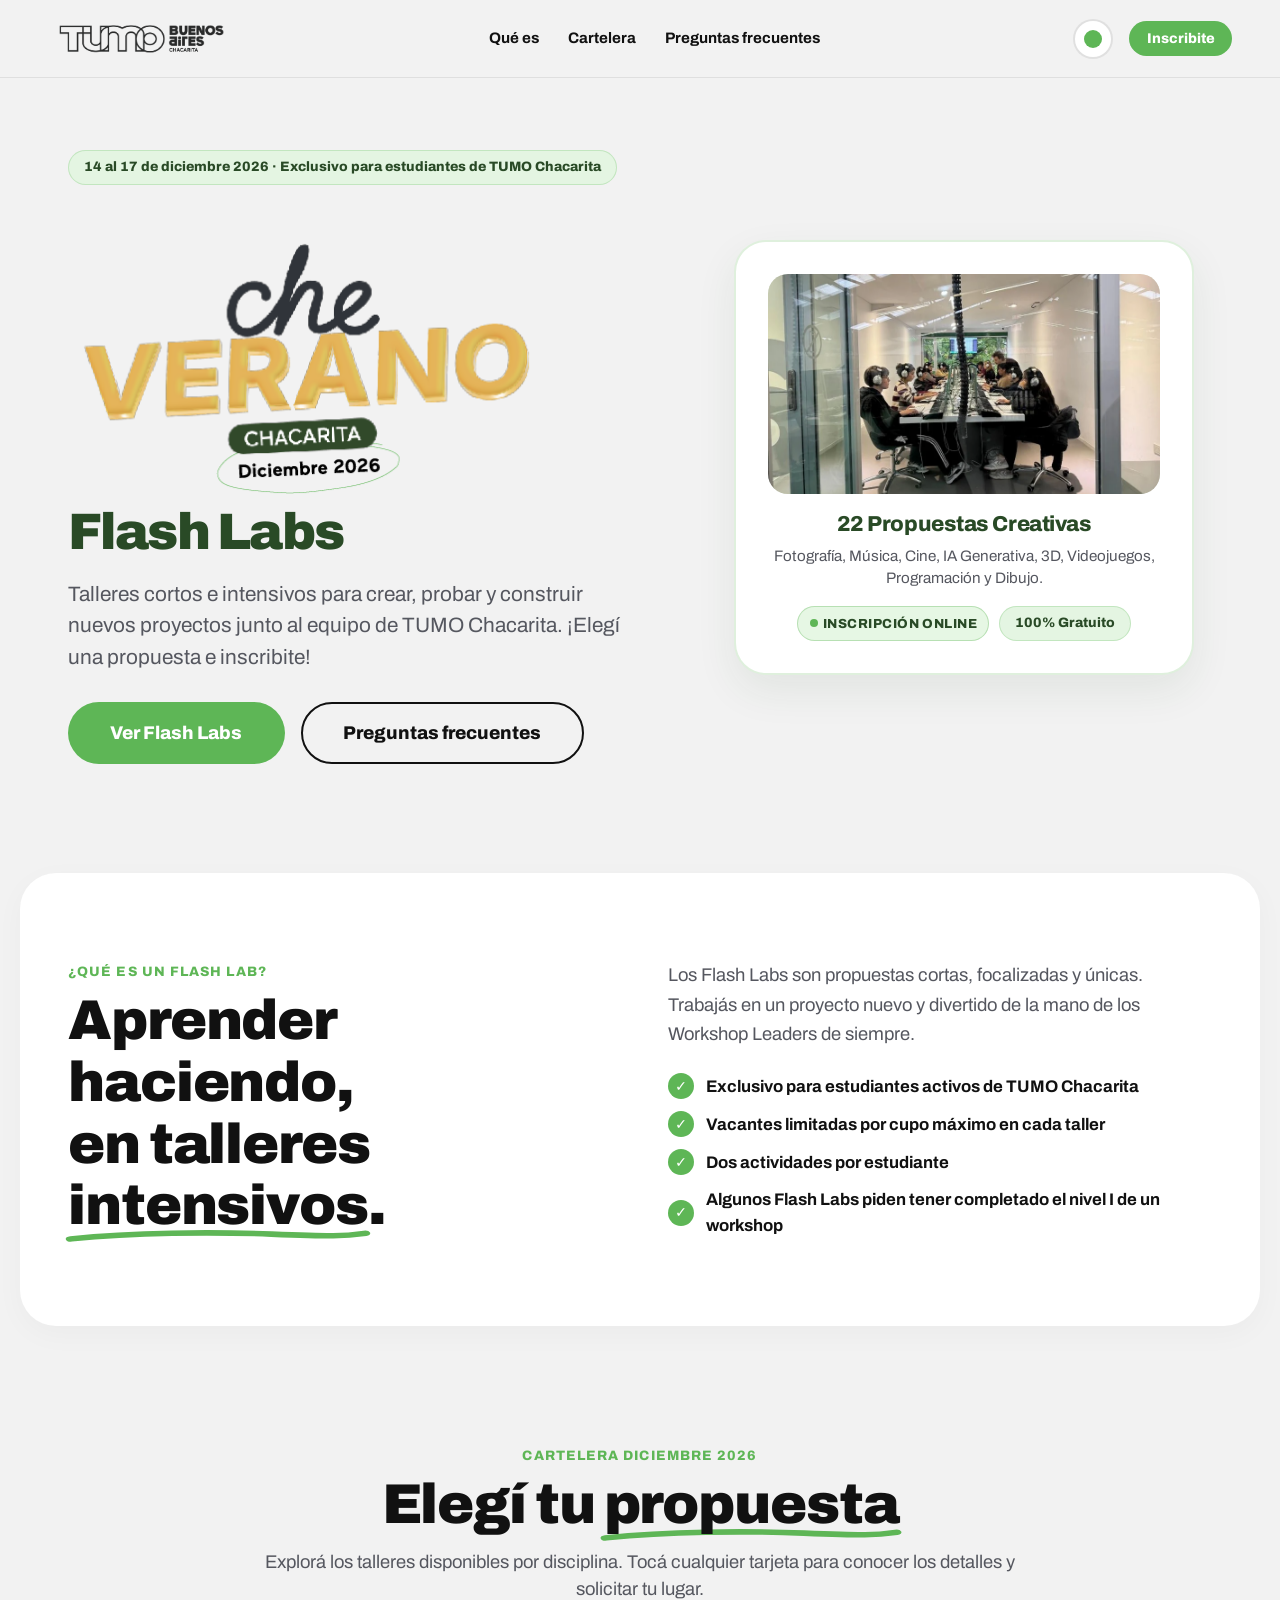
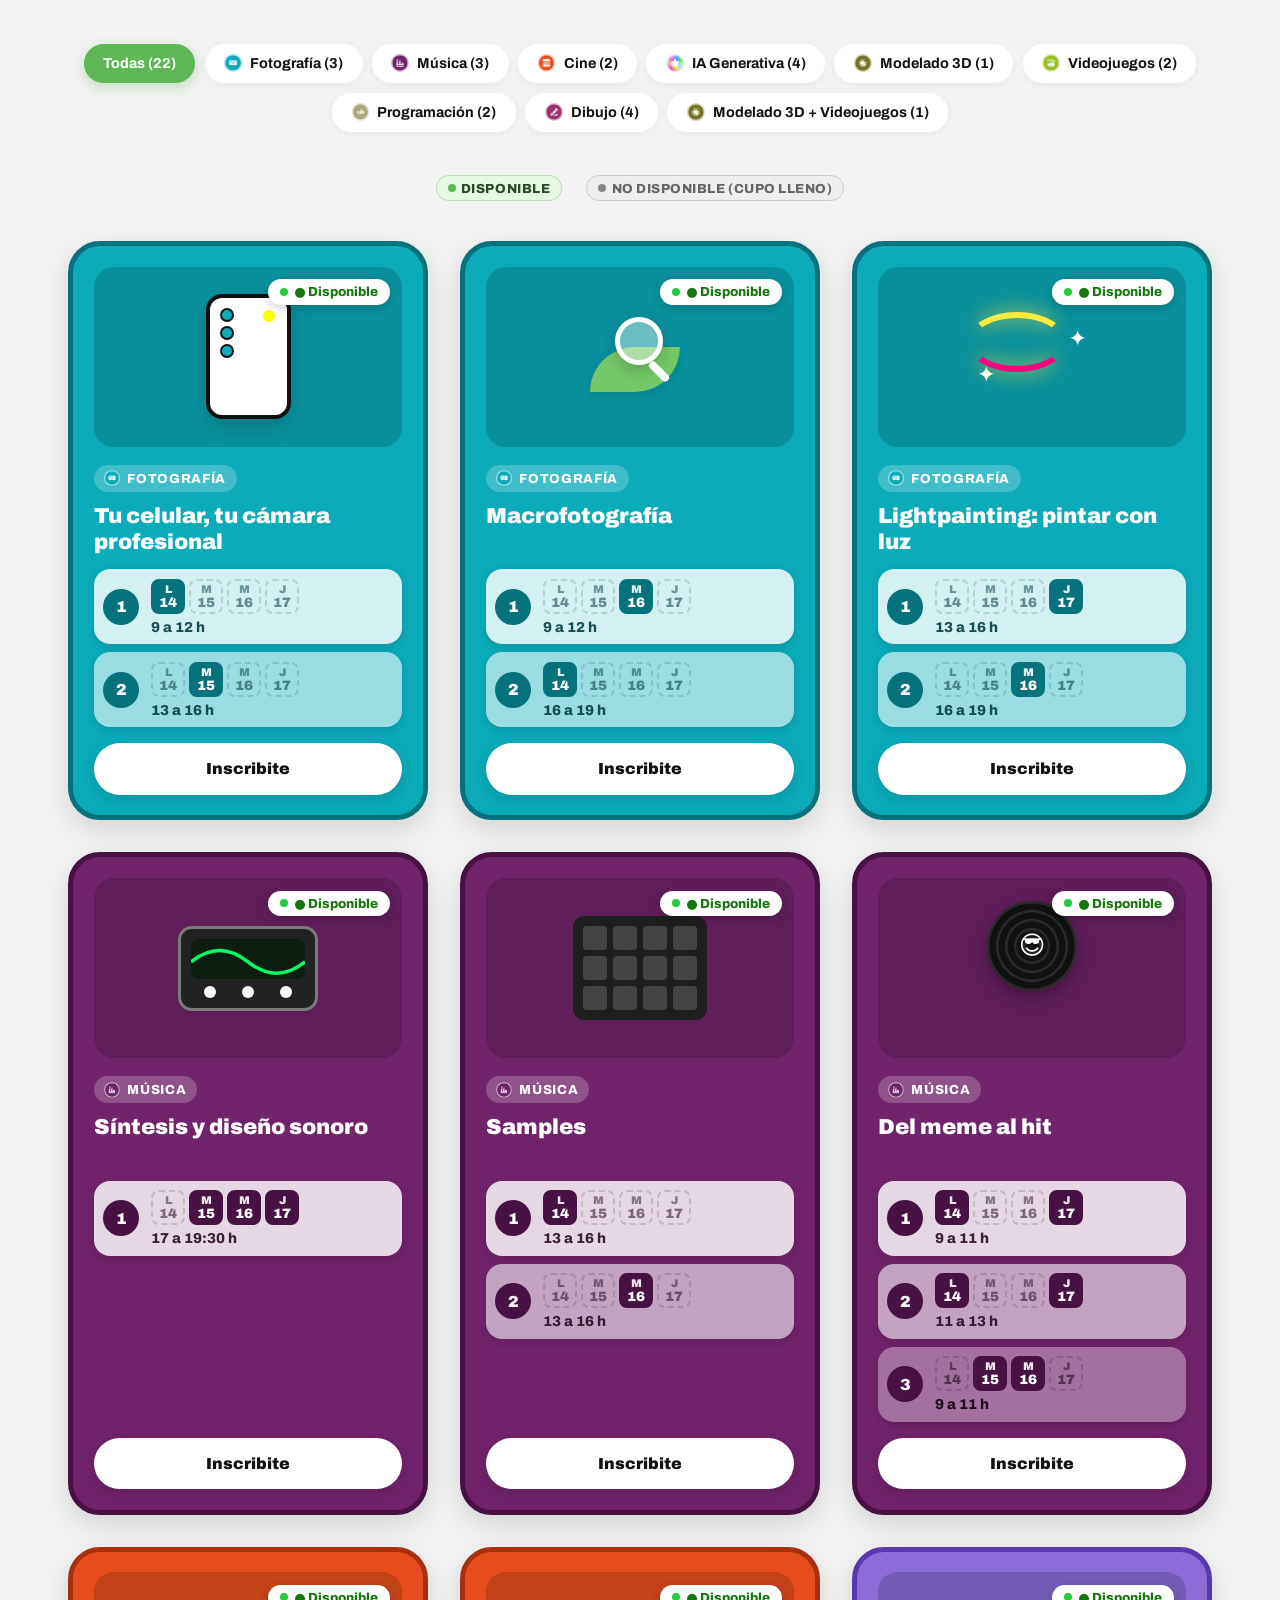
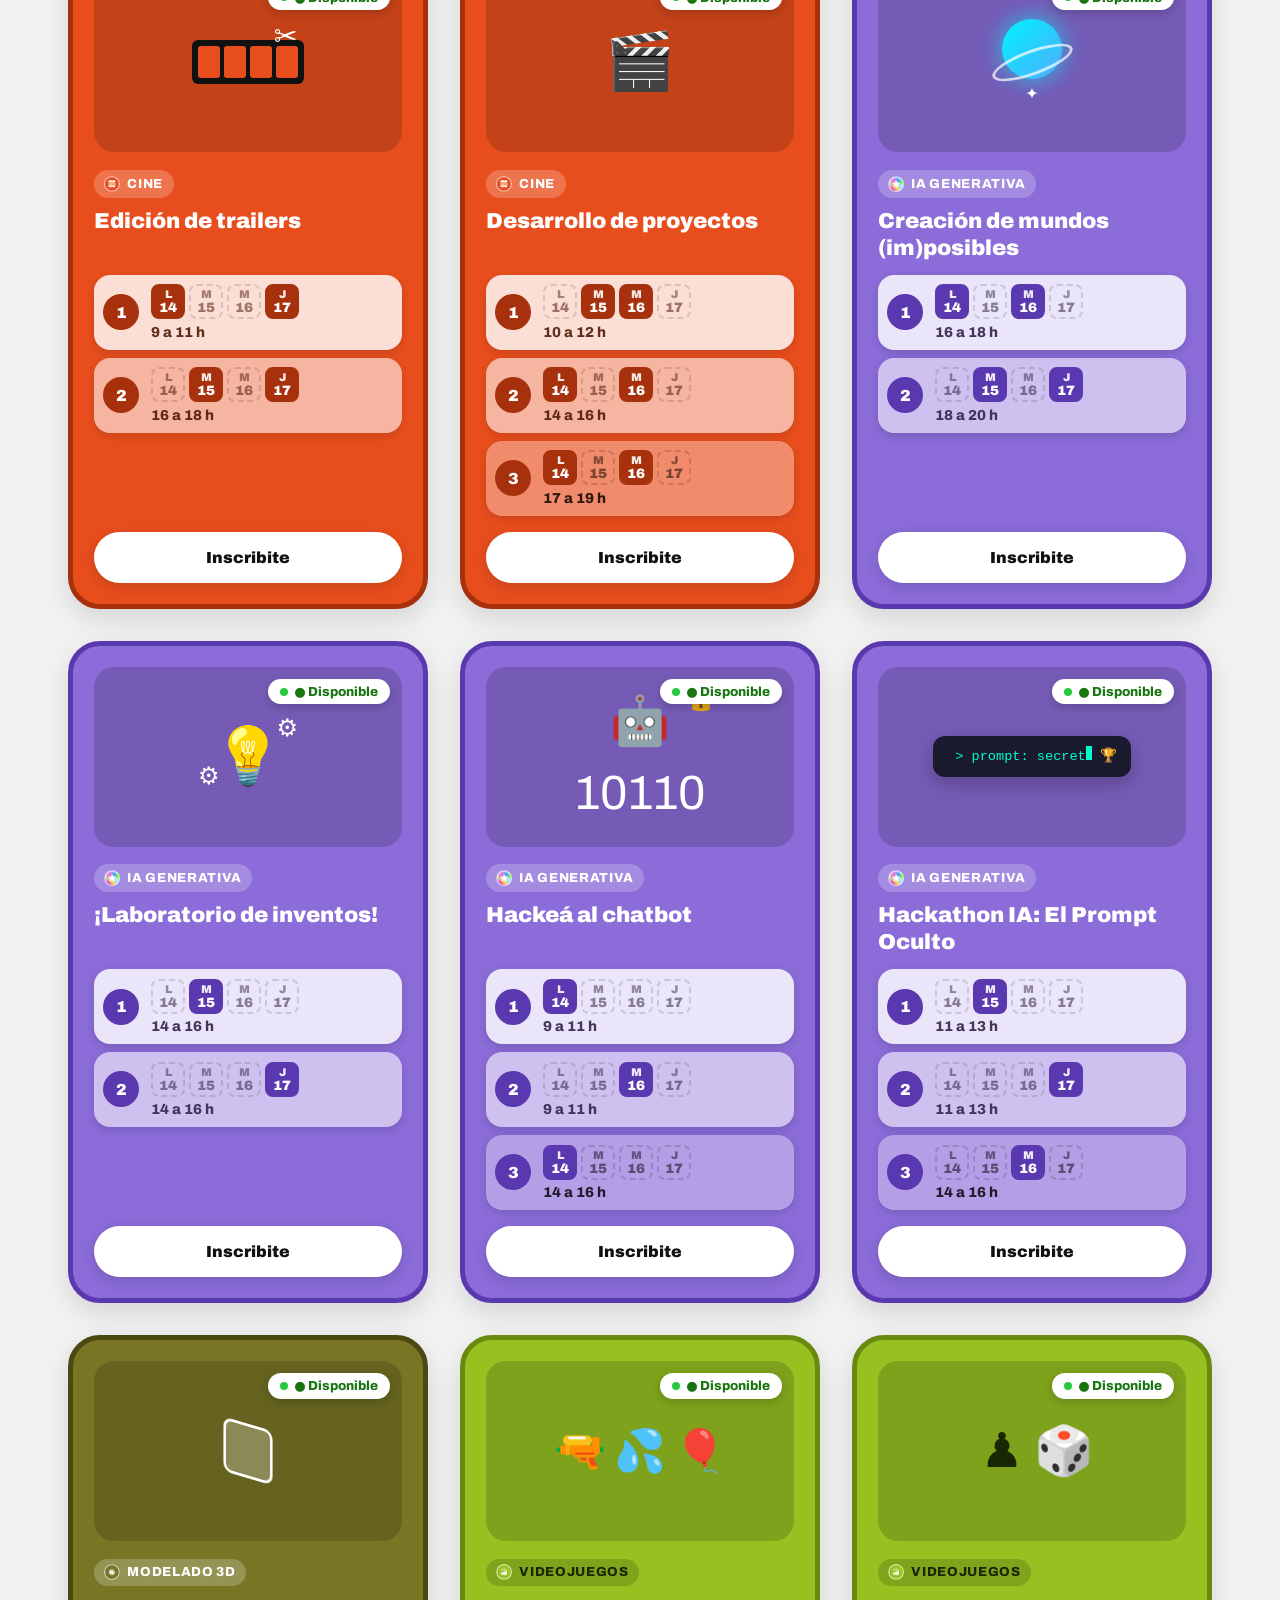
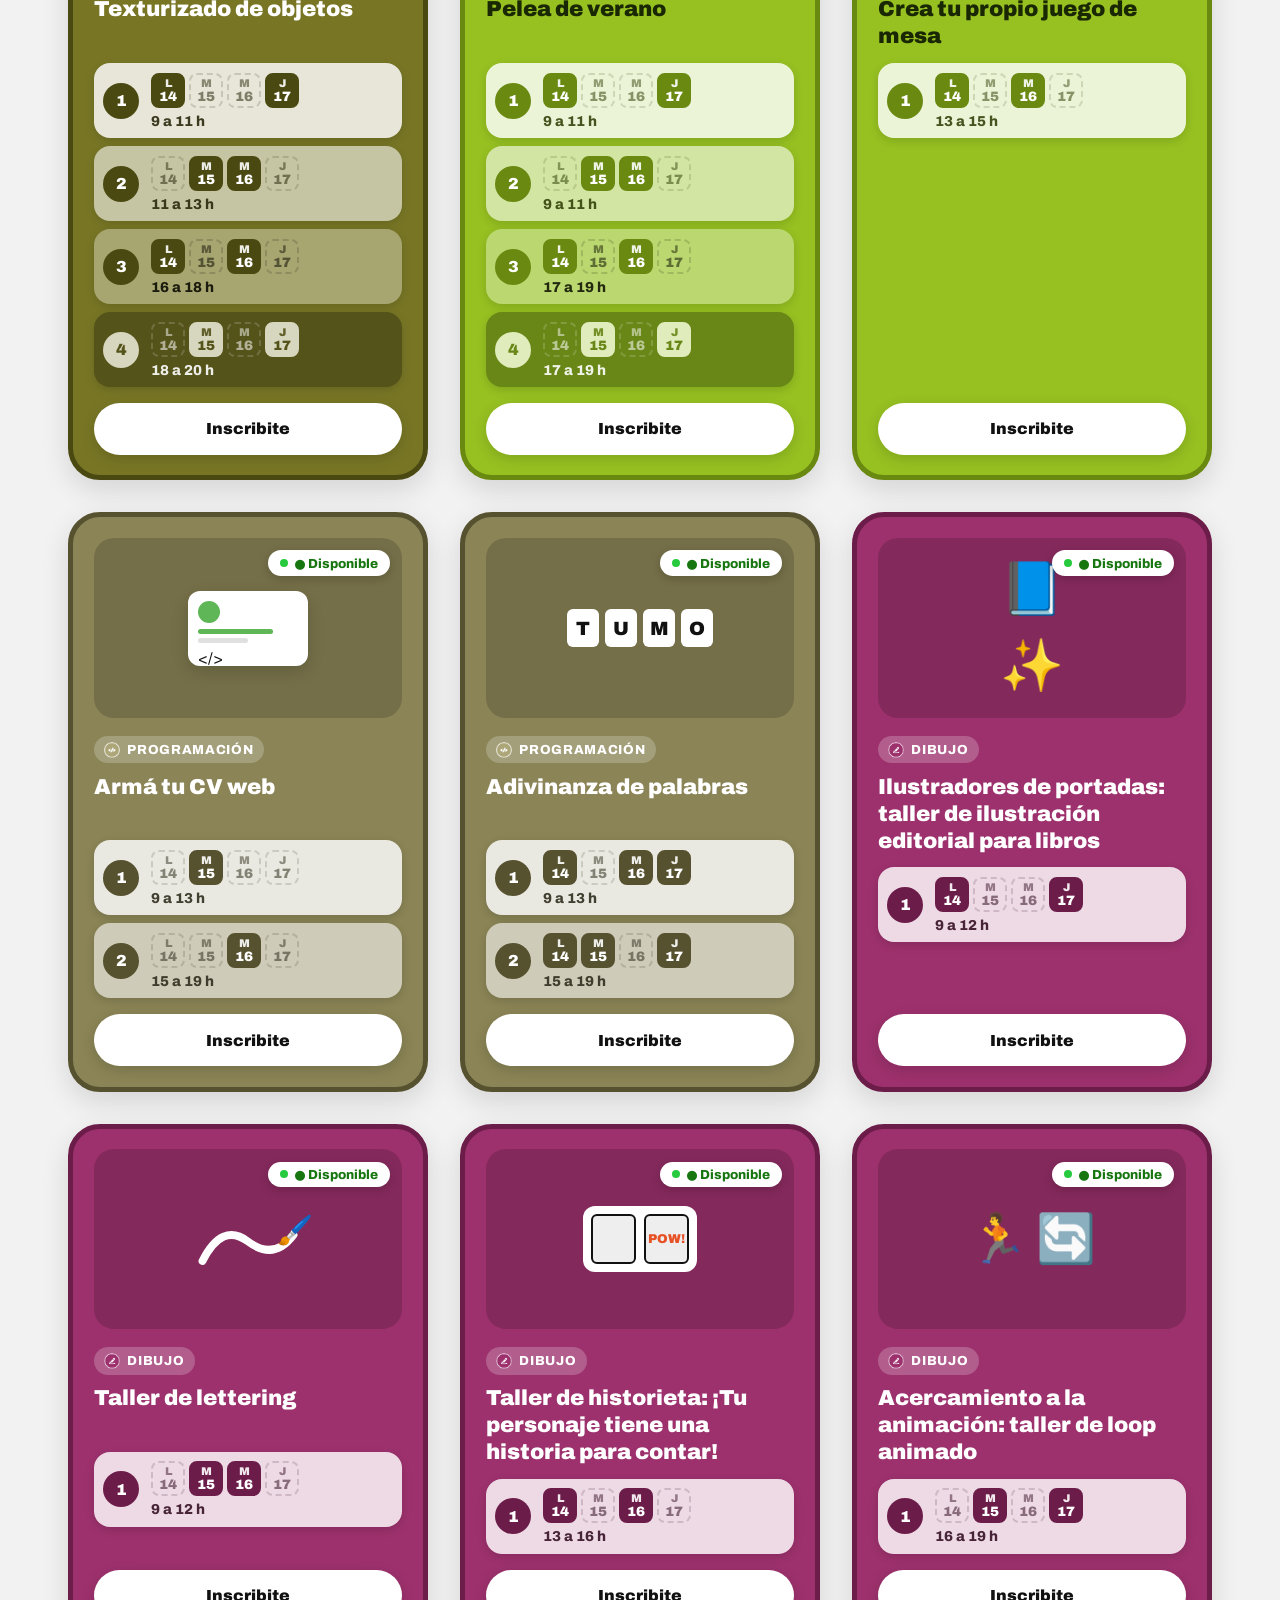
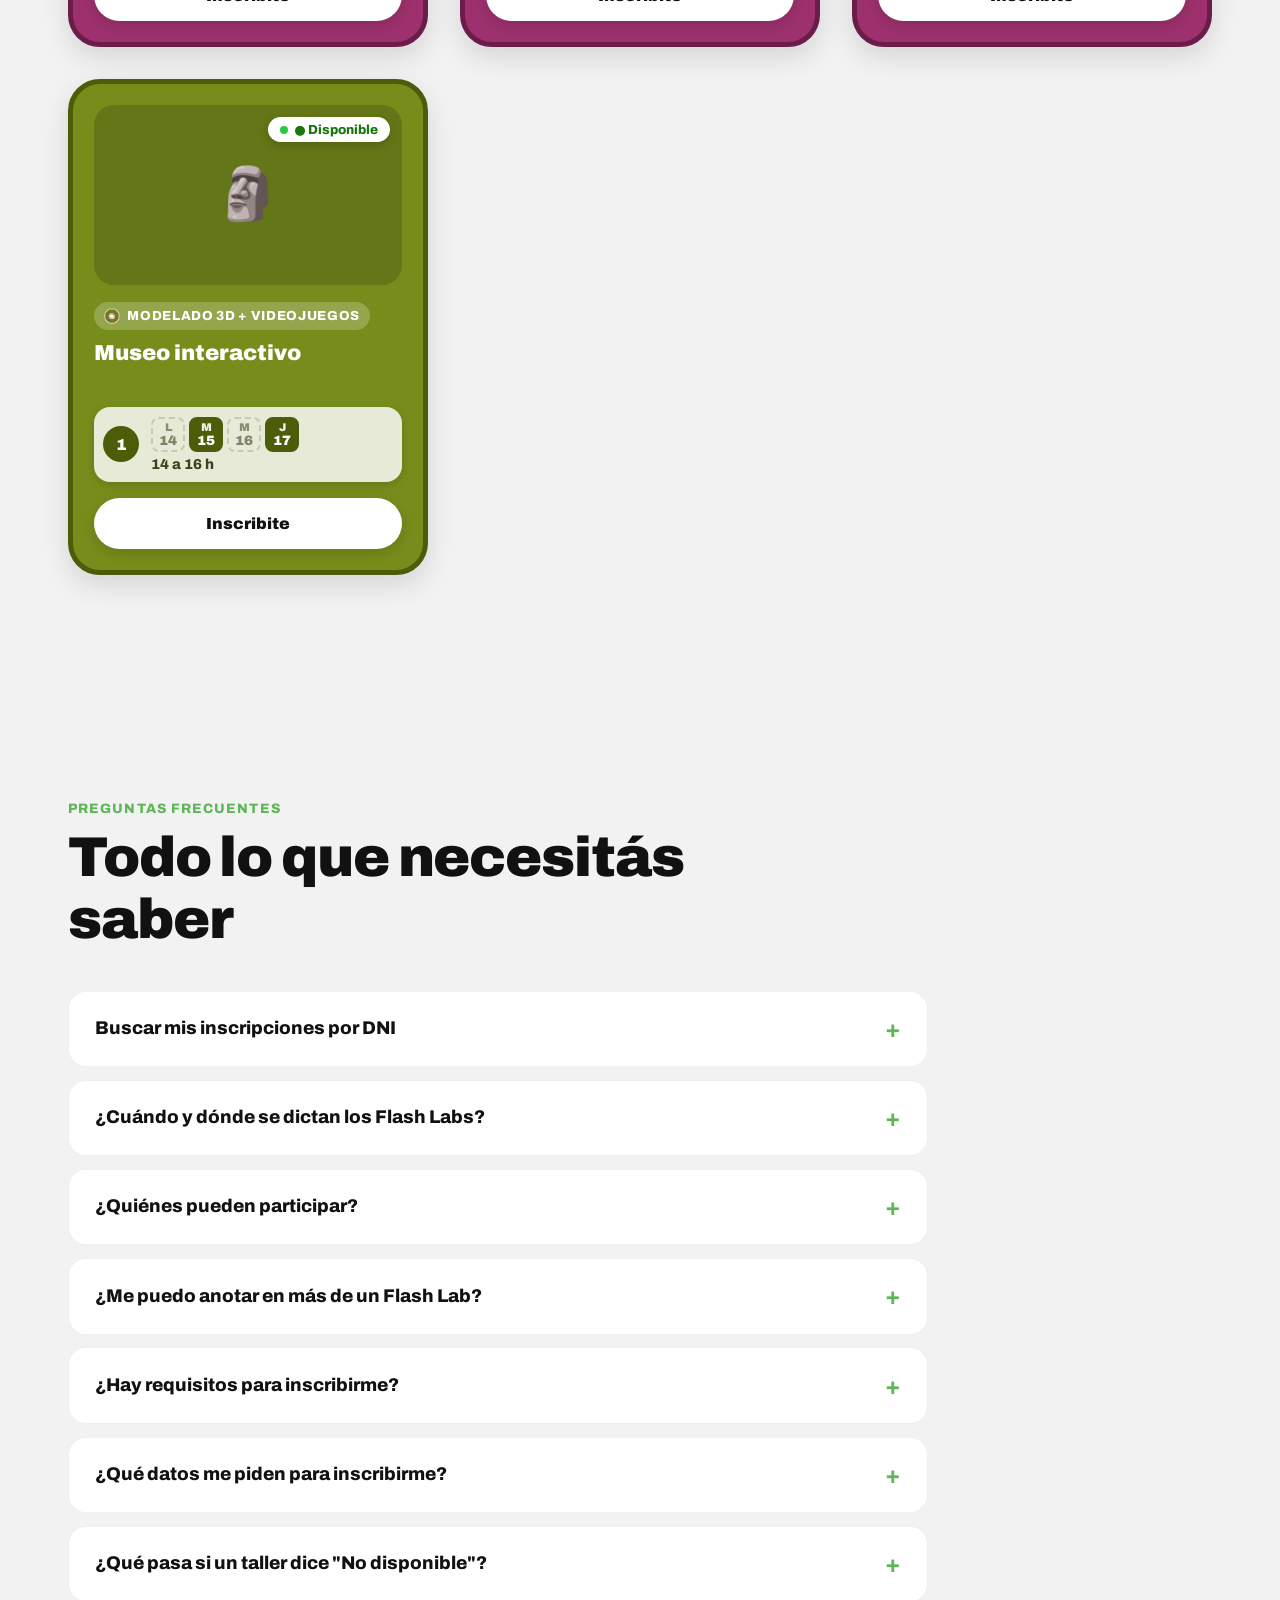
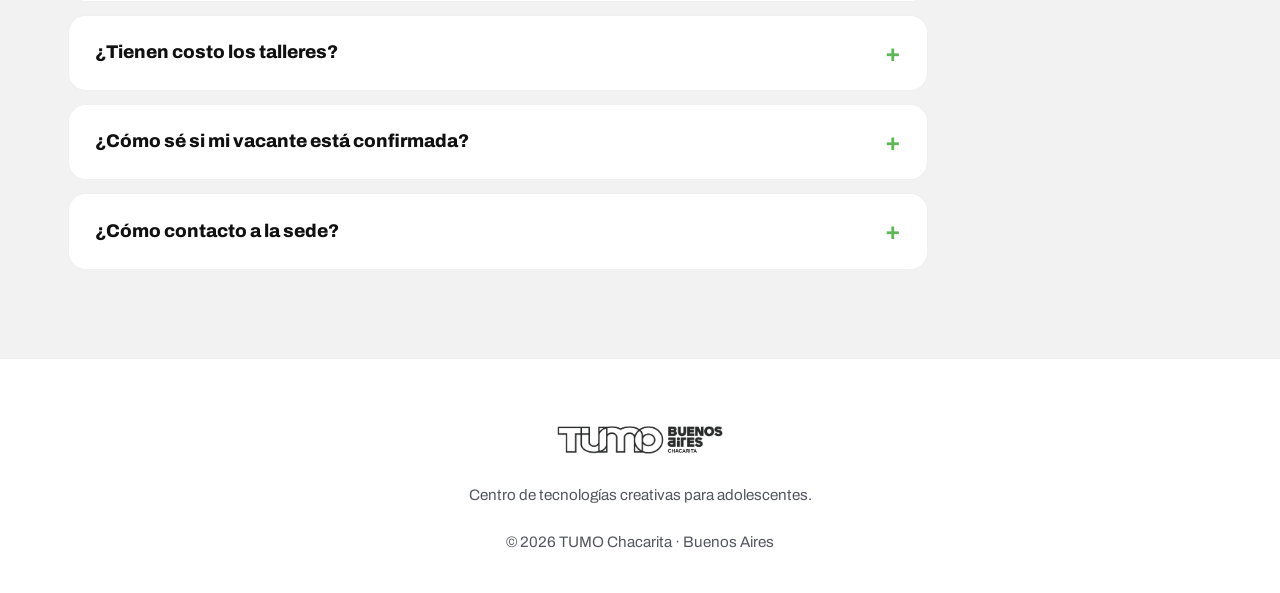
==== commit a5be8503: "feat: merge Pelea de verano into one lab and replace hand letters with marker underline - Pelea de v" ====
--- a/index.html
+++ b/index.html
@@ -9,10 +9,10 @@
     <link rel="preconnect" href="https://script.googleusercontent.com" crossorigin>
     <link rel="preconnect" href="https://fonts.googleapis.com">
     <link rel="preconnect" href="https://fonts.gstatic.com" crossorigin>
-    <link href="https://fonts.googleapis.com/css2?family=Archivo:wght@400;500;700;800;900&family=Caveat:wght@700&display=swap" rel="stylesheet">
+    <link href="https://fonts.googleapis.com/css2?family=Archivo:wght@400;500;700;800;900&display=swap" rel="stylesheet">
     <link rel="icon" href="favicon.svg" type="image/svg+xml">
-    <link rel="stylesheet" href="style.css?v=20261126">
-    <script src="theme.js?v=20261126"></script>
+    <link rel="stylesheet" href="style.css?v=20261126b">
+    <script src="theme.js?v=20261126b"></script>
 </head>
 <body>
 
@@ -63,7 +63,7 @@
                              alt="Estudiantes con auriculares trabajando en computadoras con teclados MIDI en un aula de TUMO Chacarita"
                              fetchpriority="high" decoding="async">
                     </div>
-                    <h3 class="hero__preview-title">23 Propuestas Creativas</h3>
+                    <h3 class="hero__preview-title">22 Propuestas Creativas</h3>
                     <p style="color: var(--muted); font-size: 0.95rem; margin-bottom: 1rem;">
                         Fotografía, Música, Cine, IA Generativa, 3D, Videojuegos, Programación y Dibujo.
                     </p>
@@ -80,7 +80,7 @@
             <div class="split">
                 <div>
                     <p class="kicker">¿Qué es un Flash Lab?</p>
-                    <h2>Aprender haciendo,<br>en talleres <span class="nowrap"><span class="hand hand--dark">i</span> ntensivos.</span></h2>
+                    <h2>Aprender haciendo,<br>en talleres <span class="mark-stroke">intensivos</span>.</h2>
                 </div>
                 <div class="split__body">
                     <p>
@@ -100,7 +100,7 @@
         <section class="section" id="actividades">
             <div class="cartelera-header">
                 <p class="kicker">Cartelera Diciembre 2026</p>
-                <h2>Elegí tu <span class="hand hand--dark">p</span> ropuesta</h2>
+                <h2>Elegí tu <span class="mark-stroke">propuesta</span></h2>
                 <p class="section__lead">
                     Explorá los talleres disponibles por disciplina. Tocá cualquier tarjeta para conocer los detalles y solicitar tu lugar.
                 </p>
@@ -236,9 +236,9 @@
     </footer>
 
     <!-- SCRIPTS -->
-    <script src="config.js?v=20261126"></script>
-    <script src="data_de_labs.js?v=20261126"></script>
-    <script src="script.js?v=20261126"></script>
+    <script src="config.js?v=20261126b"></script>
+    <script src="data_de_labs.js?v=20261126b"></script>
+    <script src="script.js?v=20261126b"></script>
 
 </body>
 </html>
--- a/style.css
+++ b/style.css
@@ -31,7 +31,6 @@
 
     /* Tipografía según especificaciones */
     --font: "Maax", "Fredra", "Archivo", system-ui, -apple-system, sans-serif;
-    --font-hand: "Caveat", cursive;
 
     /* Dimensiones y bordes */
     --radius: 999px;
@@ -72,20 +71,23 @@
     overflow: hidden; clip: rect(0 0 0 0); white-space: nowrap;
 }
 
-/* Tipografía manuscrita lúdica */
-.hand {
-    font-family: var(--font-hand);
-    font-weight: 700;
-    color: var(--green-primary);
-    font-size: 1.15em;
+/* Marker-style underline drawn under a highlighted word */
+.mark-stroke {
+    position: relative;
+    z-index: 0;
     display: inline-block;
-    transform: rotate(-6deg) translateY(0.04em);
-}
-.hand--dark { color: var(--green-dark); 
-                
-}
-.hand--secondary { color: var(--green-secondary); }
-.nowrap { white-space: nowrap; }
+    white-space: nowrap;
+}
+.mark-stroke::after {
+    content: "";
+    position: absolute;
+    z-index: -1;
+    left: -0.06em;
+    right: -0.06em;
+    bottom: -0.16em;
+    height: 0.34em;
+    background: center / 100% 100% no-repeat url("data:image/svg+xml,%3Csvg xmlns='http://www.w3.org/2000/svg' viewBox='0 0 200 24' preserveAspectRatio='none'%3E%3Cpath d='M4 15 C 45 7, 95 6, 135 9 S 182 12, 196 8' fill='none' stroke='%235EB656' stroke-width='7' stroke-linecap='round'/%3E%3C/svg%3E");
+}
 
 /* ---------- Botones ---------- */
 .btn {
@@ -367,9 +369,10 @@
 }
 
 .filters-wrapper {
-    margin-bottom: 2.5rem;
+    margin: -0.4rem 0 2.1rem;
     overflow-x: auto;
-    padding-bottom: 0.5rem;
+    /* overflow-x clips vertically too: room for the hover lift and shadows */
+    padding: 0.4rem 0.5rem 0.6rem;
     -webkit-overflow-scrolling: touch;
 }
 .filters {
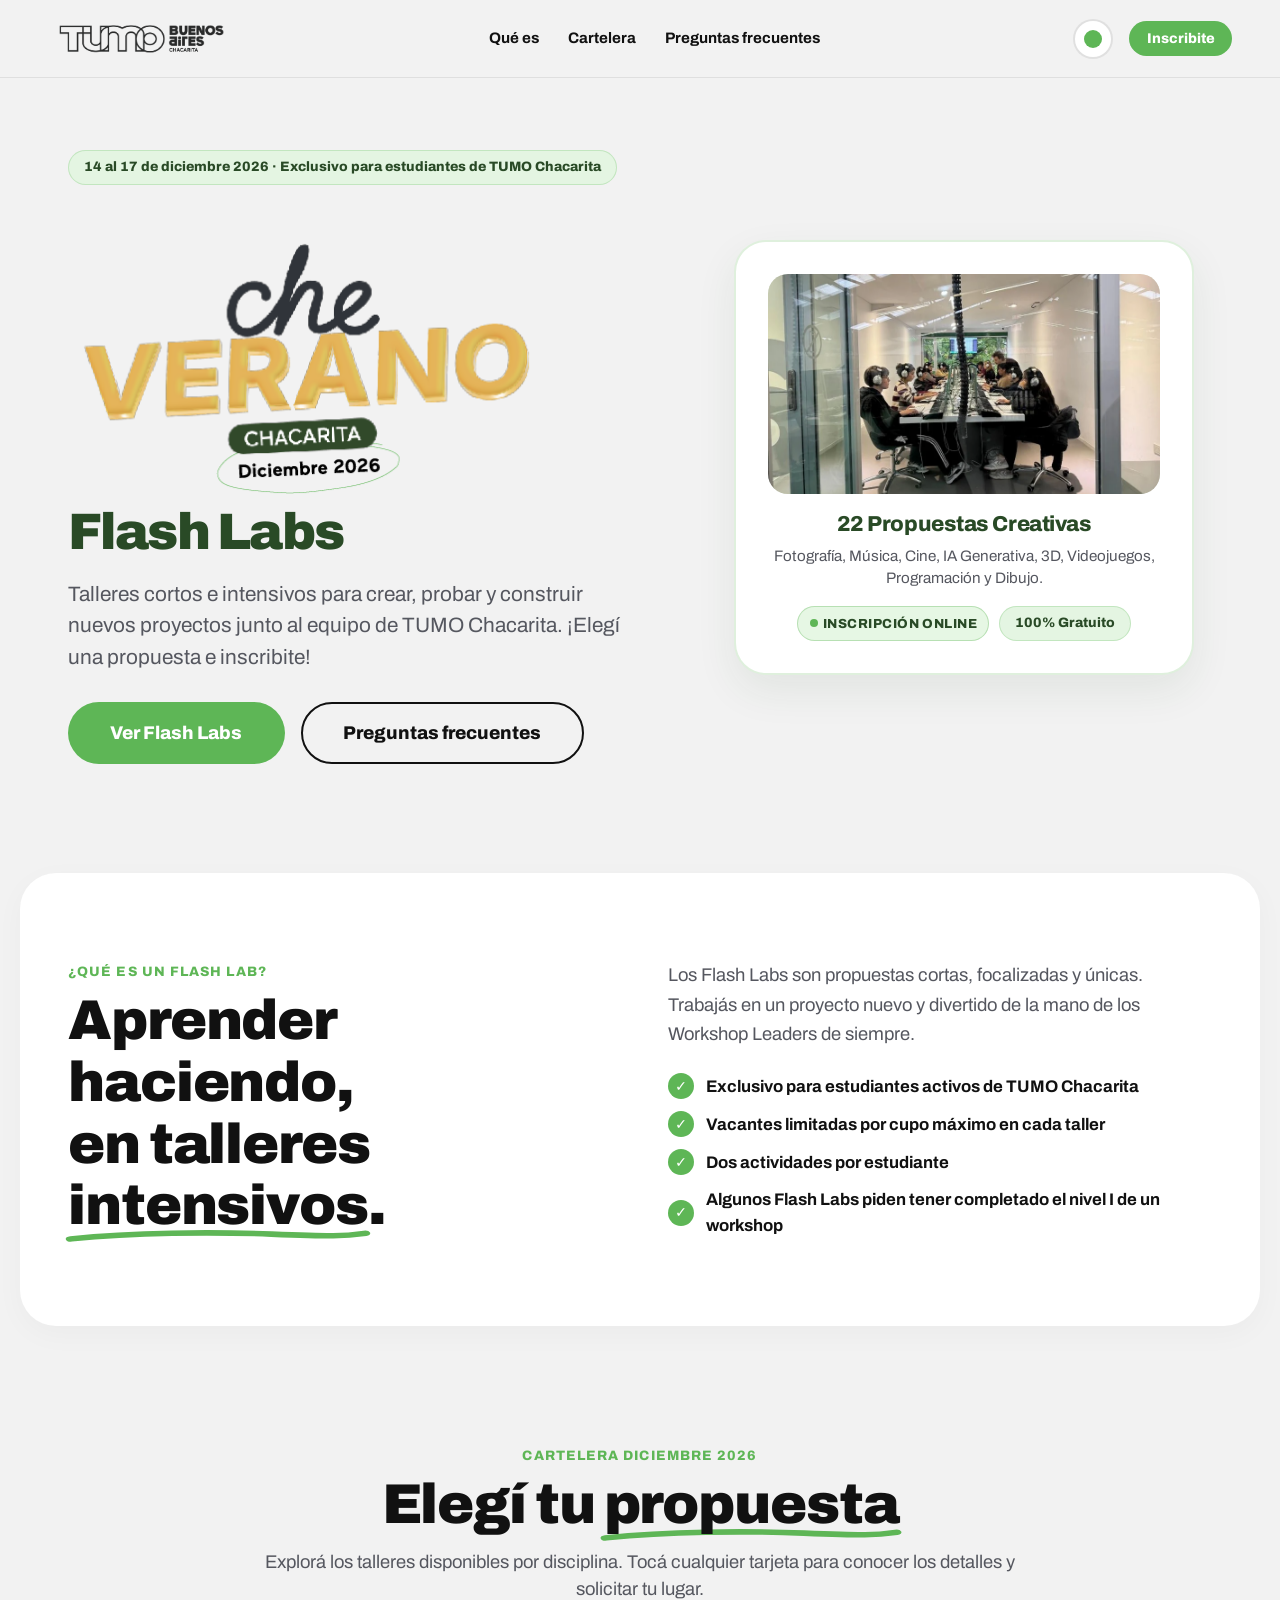
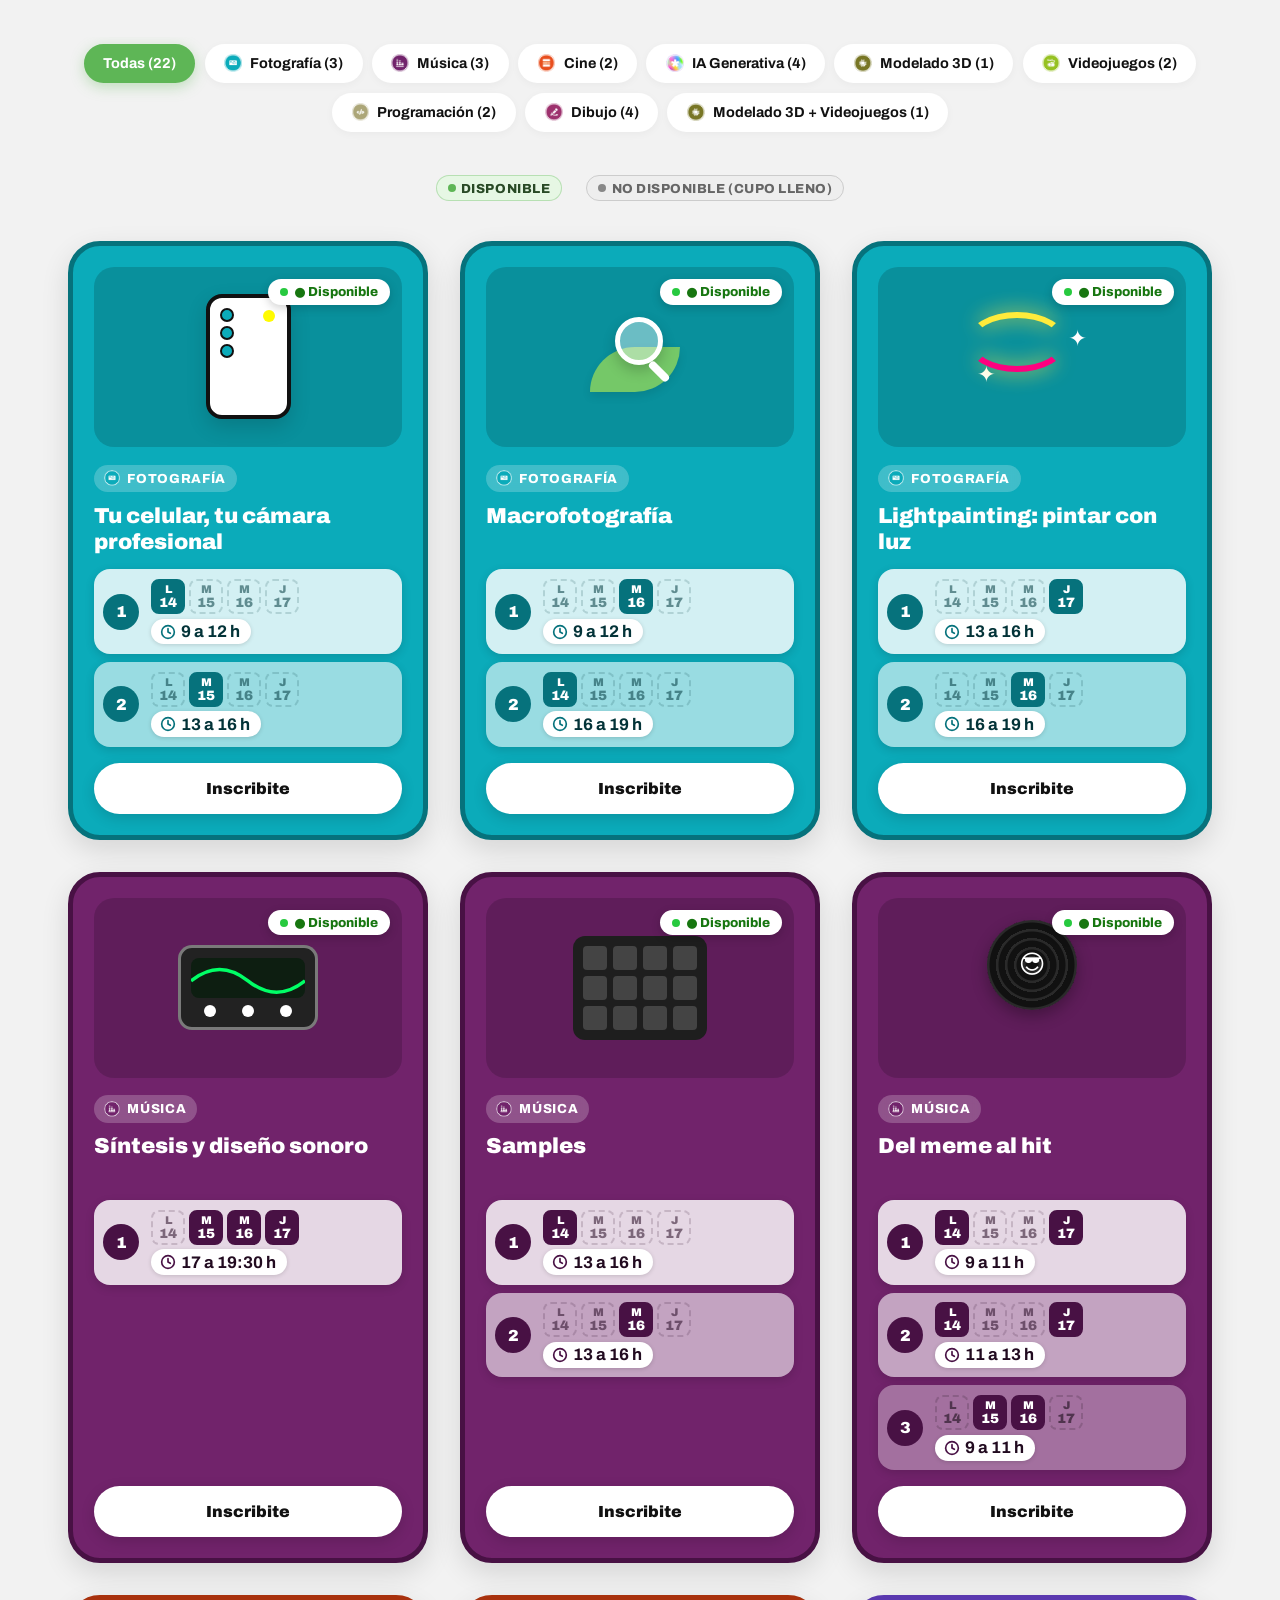
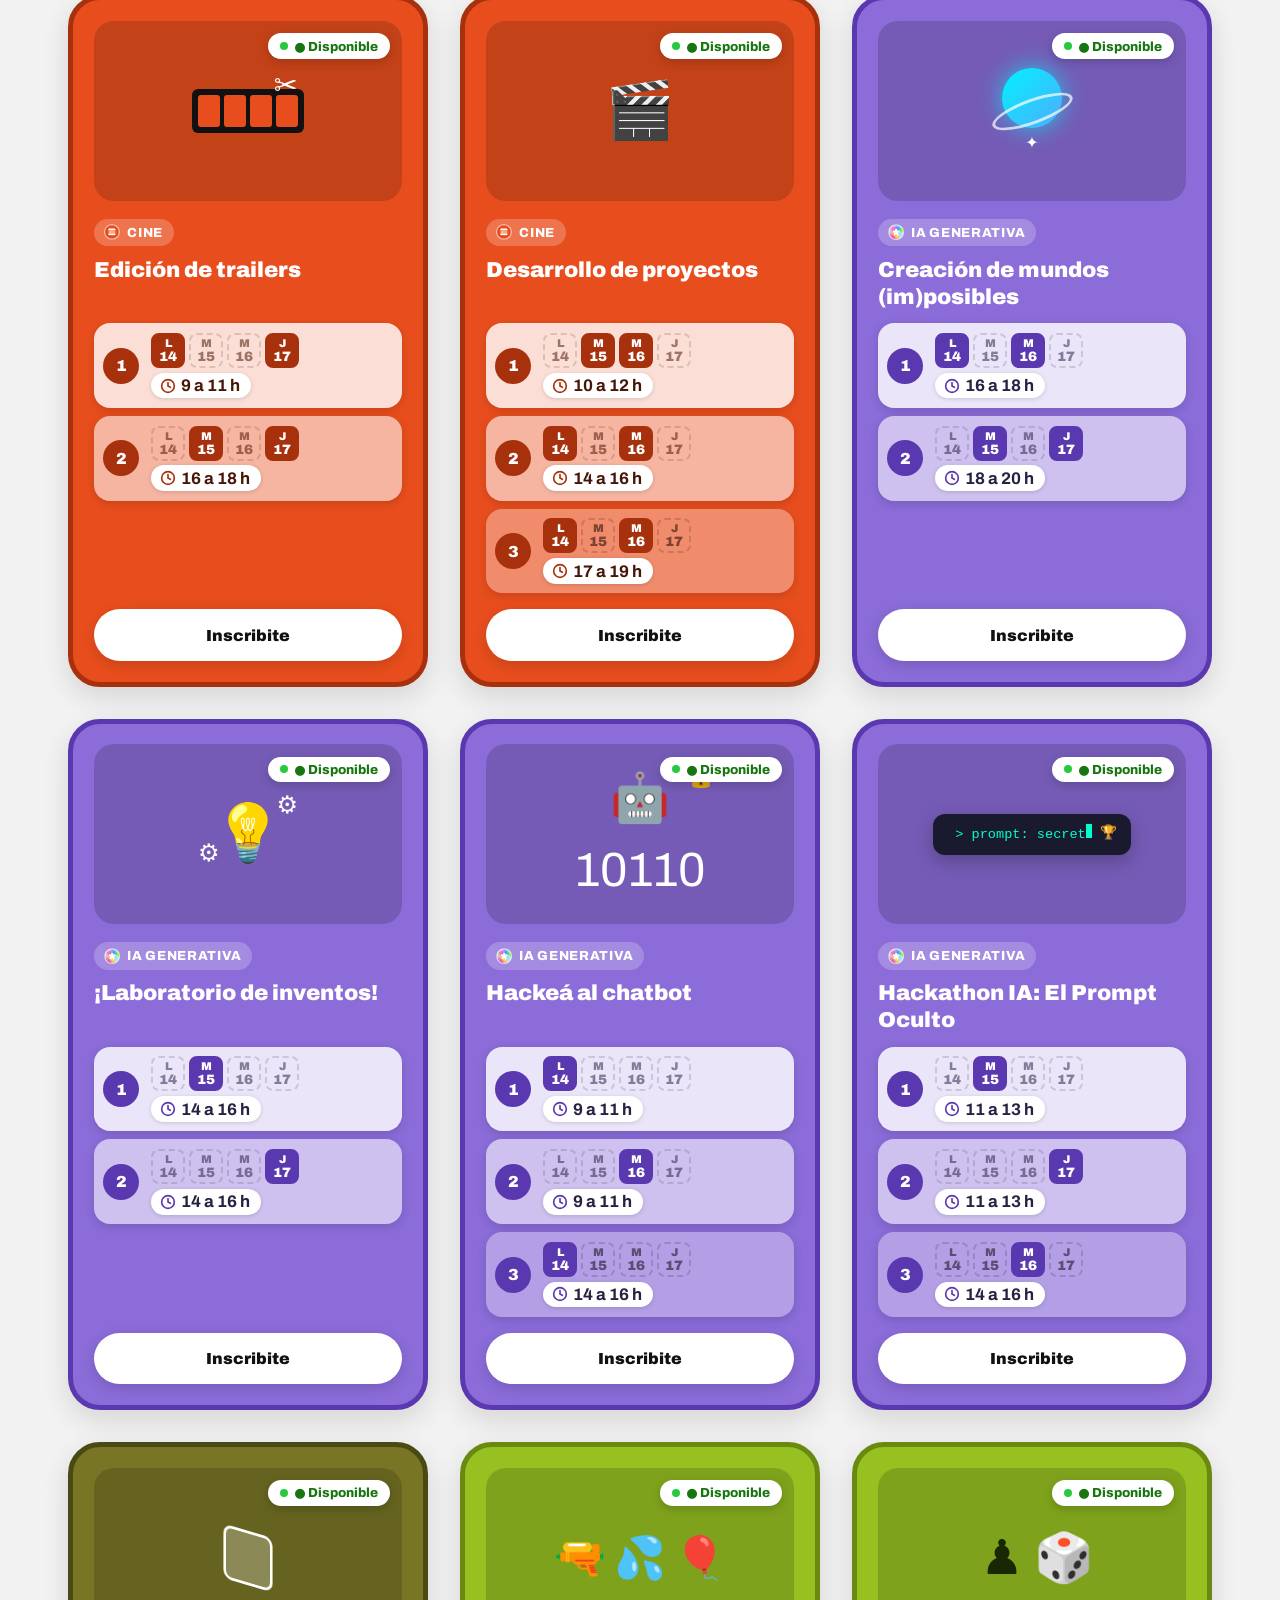
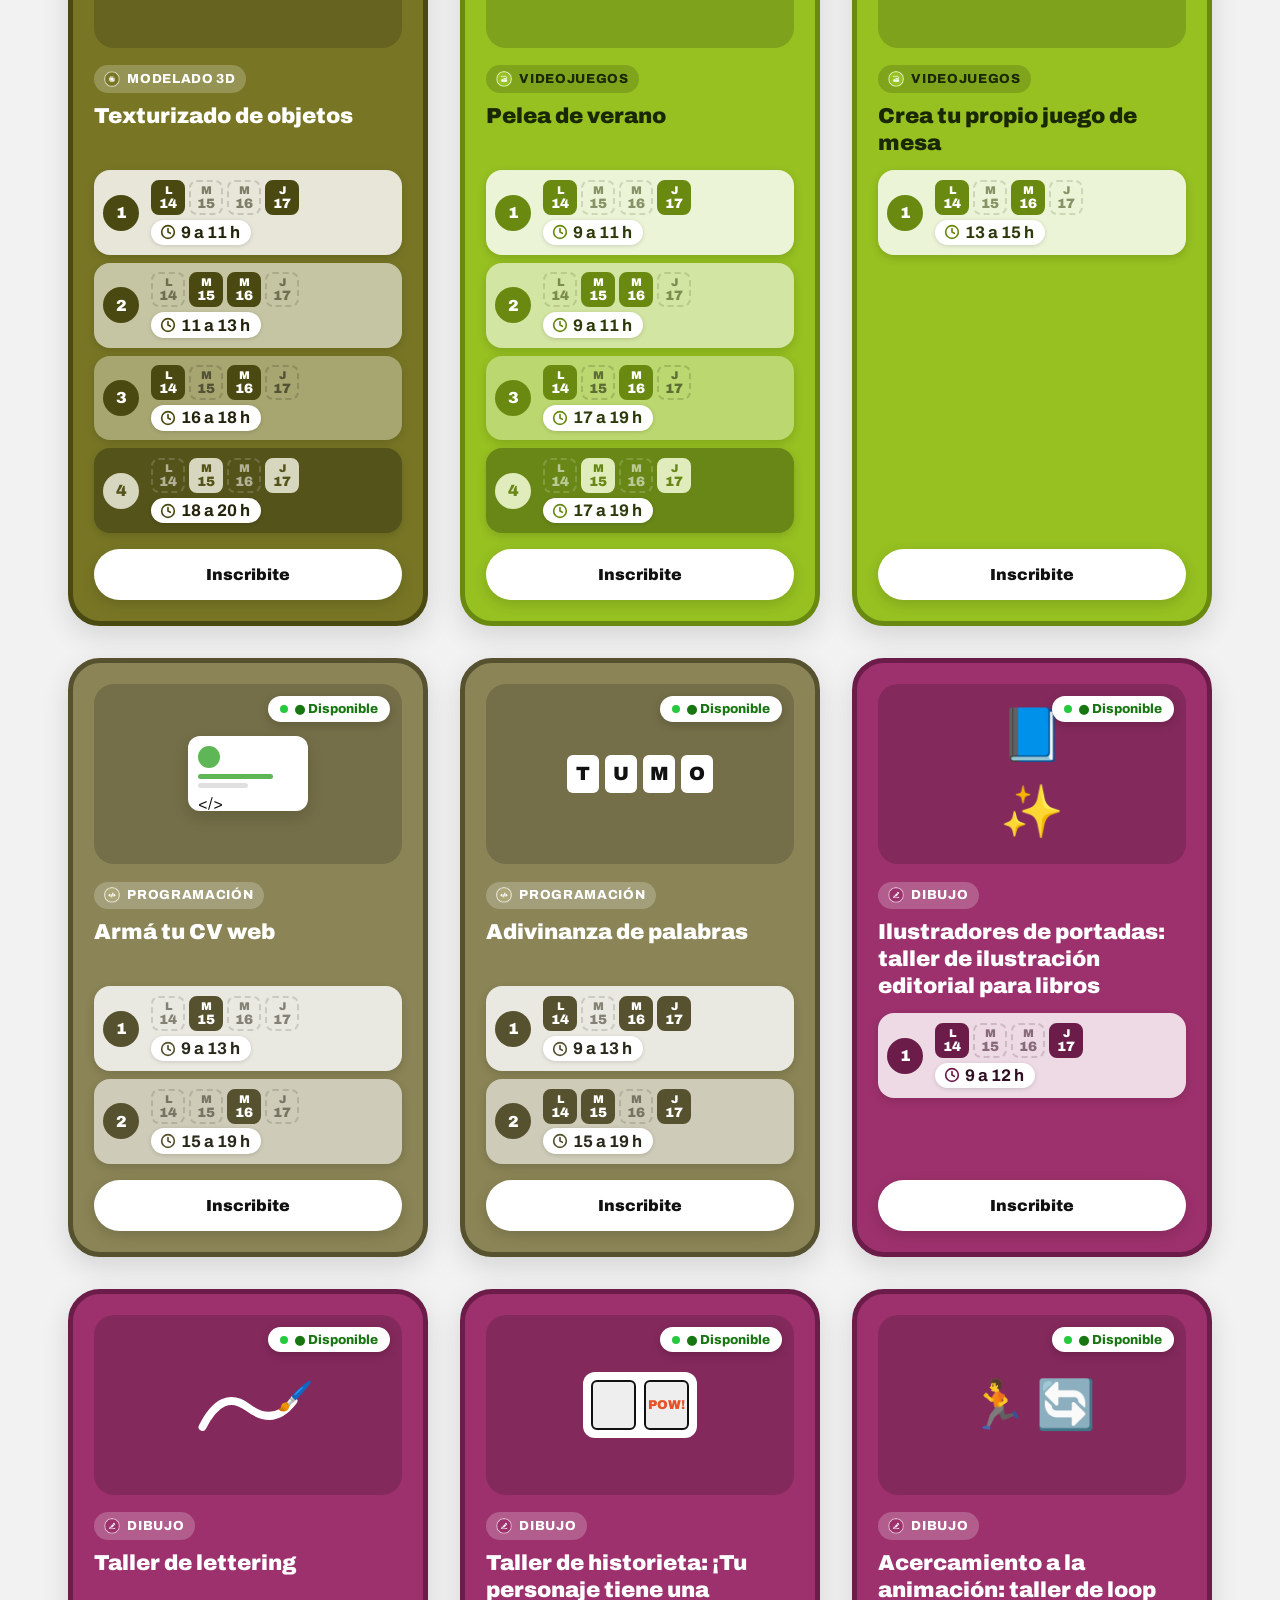
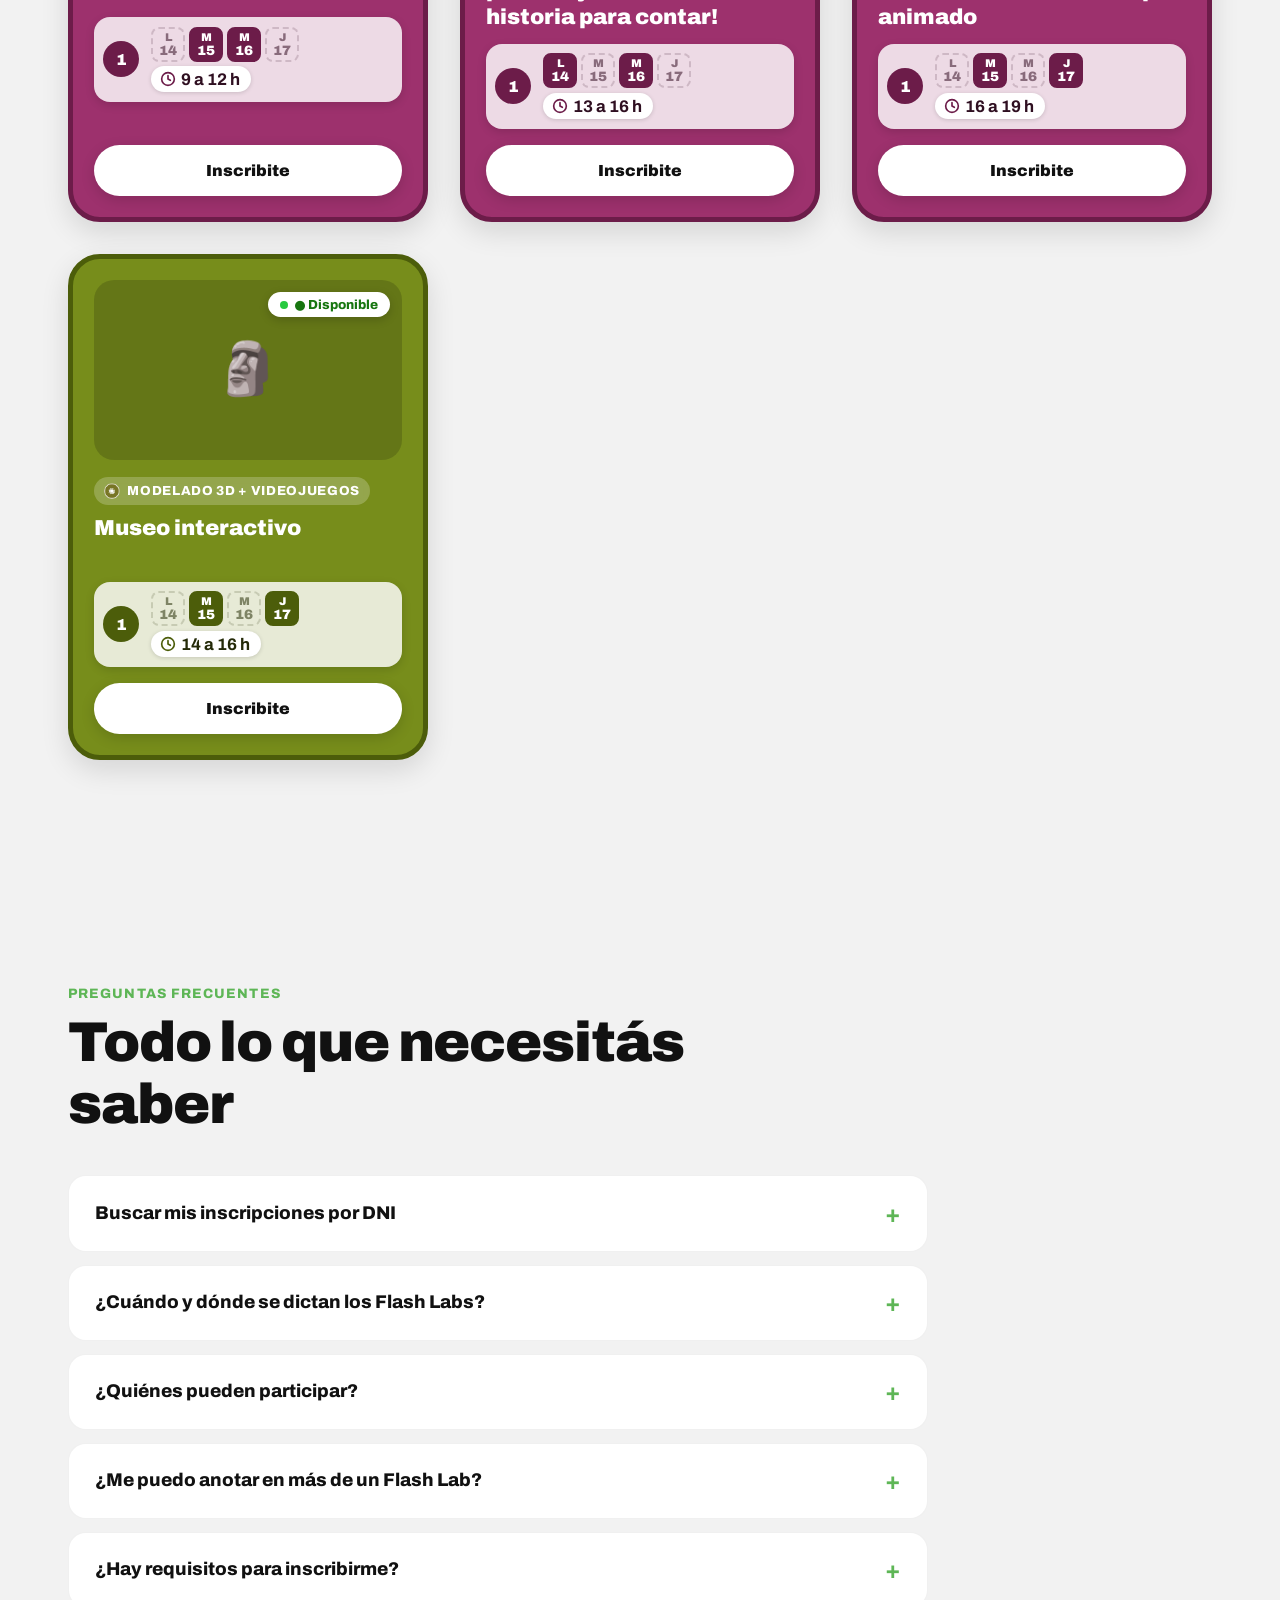
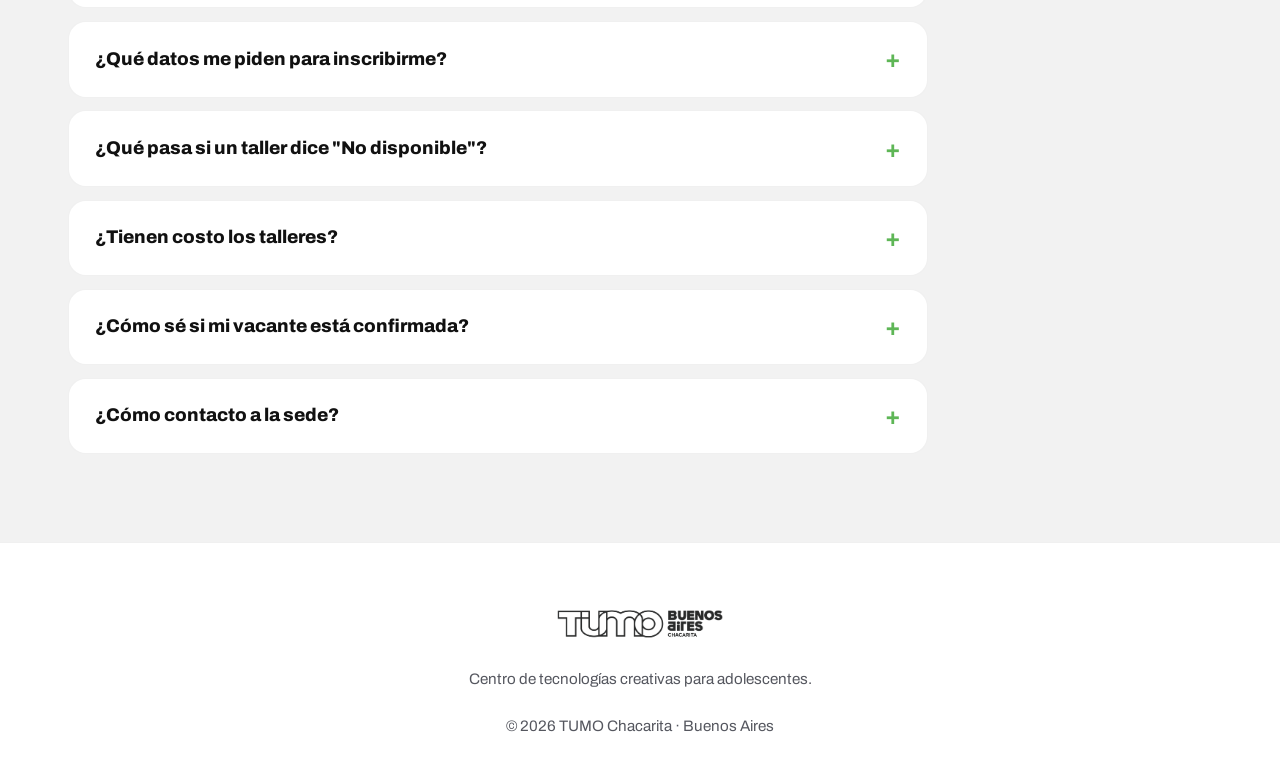
==== commit fed16f4e: "feat: show comision horario as a clock pill next to the day strip - Horario renders as a white pill " ====
--- a/index.html
+++ b/index.html
@@ -11,8 +11,8 @@
     <link rel="preconnect" href="https://fonts.gstatic.com" crossorigin>
     <link href="https://fonts.googleapis.com/css2?family=Archivo:wght@400;500;700;800;900&display=swap" rel="stylesheet">
     <link rel="icon" href="favicon.svg" type="image/svg+xml">
-    <link rel="stylesheet" href="style.css?v=20261126b">
-    <script src="theme.js?v=20261126b"></script>
+    <link rel="stylesheet" href="style.css?v=20261126c">
+    <script src="theme.js?v=20261126c"></script>
 </head>
 <body>
 
@@ -236,9 +236,9 @@
     </footer>
 
     <!-- SCRIPTS -->
-    <script src="config.js?v=20261126b"></script>
-    <script src="data_de_labs.js?v=20261126b"></script>
-    <script src="script.js?v=20261126b"></script>
+    <script src="config.js?v=20261126c"></script>
+    <script src="data_de_labs.js?v=20261126c"></script>
+    <script src="script.js?v=20261126c"></script>
 
 </body>
 </html>
--- a/style.css
+++ b/style.css
@@ -665,9 +665,28 @@
 .card__com-text {
     gap: 0.3rem;
 }
-.card__com-text small {
-    font: 800 0.9rem var(--font);
-    opacity: 0.9;
+.com-meta {
+    display: flex;
+    align-items: center;
+    flex-wrap: wrap;
+    gap: 0.3rem 0.6rem;
+}
+.com-time {
+    display: inline-flex;
+    align-items: center;
+    gap: 0.3rem;
+    padding: 0.2em 0.7em 0.2em 0.5em;
+    border-radius: 999px;
+    background: #ffffff;
+    color: color-mix(in srgb, var(--card-bg) 30%, #000000);
+    font: 900 1.05rem var(--font);
+    white-space: nowrap;
+    box-shadow: 0 1px 4px rgba(0, 0, 0, 0.15);
+}
+.com-time .icon-clock { width: 16px; height: 16px; color: var(--card-border); }
+.com-meta small {
+    font: 800 0.82rem var(--font);
+    opacity: 0.85;
 }
 
 /* Days as a fixed L M M J strip of the 4 event days */
@@ -1799,7 +1818,14 @@
 .lab-panel.fit-4 .card__com { min-height: 0; padding: 0.35rem 0.6rem 0.35rem 0.4rem; gap: 0.5rem; }
 .lab-panel.fit-4 .card__com-num { width: 28px; height: 28px; font-size: 0.85rem; }
 .lab-panel.fit-4 .card__com-text { flex-direction: row; align-items: center; flex-wrap: wrap; gap: 0.2rem 0.5rem; }
-.lab-panel.fit-4 .com-day { width: 28px; }
+.lab-panel.fit-4 .com-day { width: 26px; }
+.lab-panel.fit-4 .com-strip { gap: 3px; }
+.lab-panel.fit-4 .com-time { font-size: 0.88rem; padding: 0.15em 0.55em; box-shadow: none; }
+.lab-panel.fit-4 .com-time .icon-clock { display: none; }
 .lab-panel.fit-4 .lab-panel__side > div > .lab-panel__label { display: none; }
 .lab-panel.fit-5 .lab-panel__intro { display: none; }
 .lab-panel.fit-5 .lab-panel__meta { margin-top: 0; }
+.lab-panel.fit-6 { --gap: 0.4rem; padding: 0.8rem; }
+.lab-panel.fit-6 .lab-panel__main > .card__discipline-badge { display: none; }
+.lab-panel.fit-6 .card__coms { gap: 0.25rem; }
+.lab-panel.fit-6 .card__com { padding-block: 0.25rem; }
